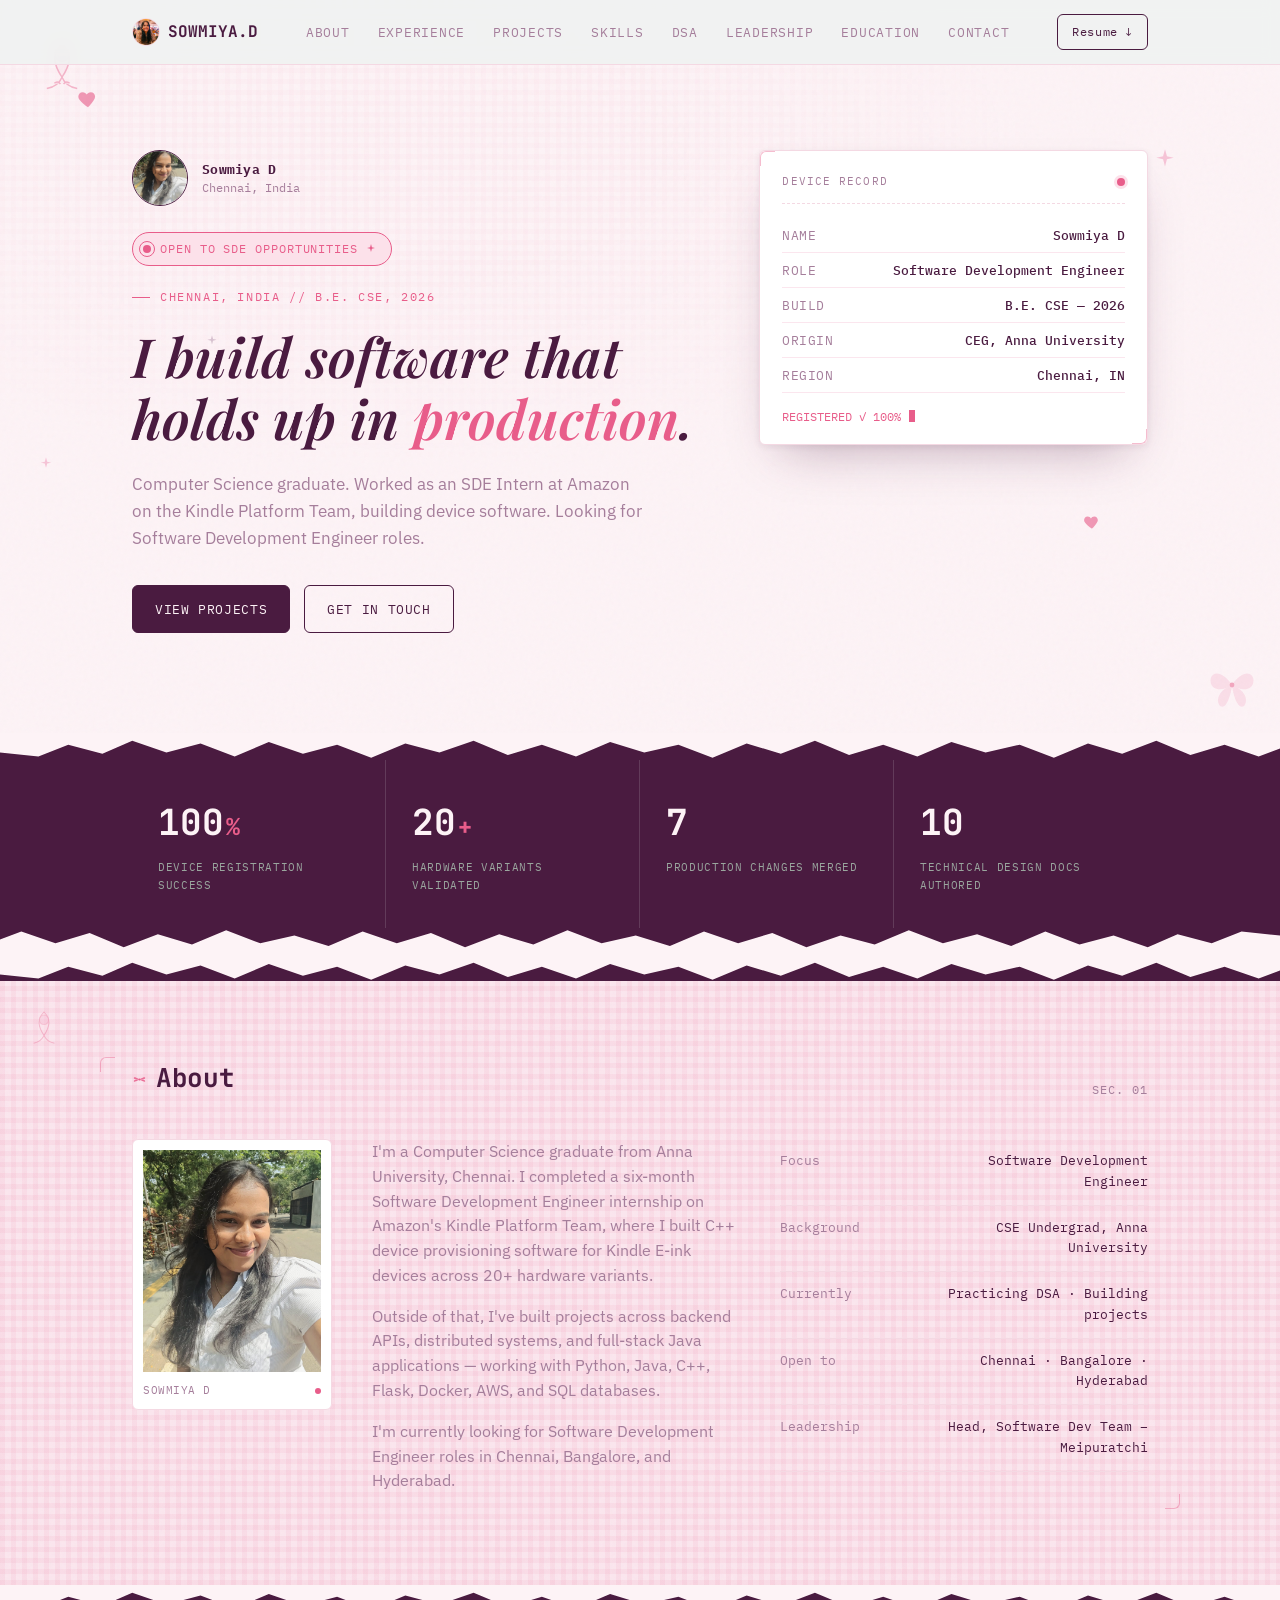
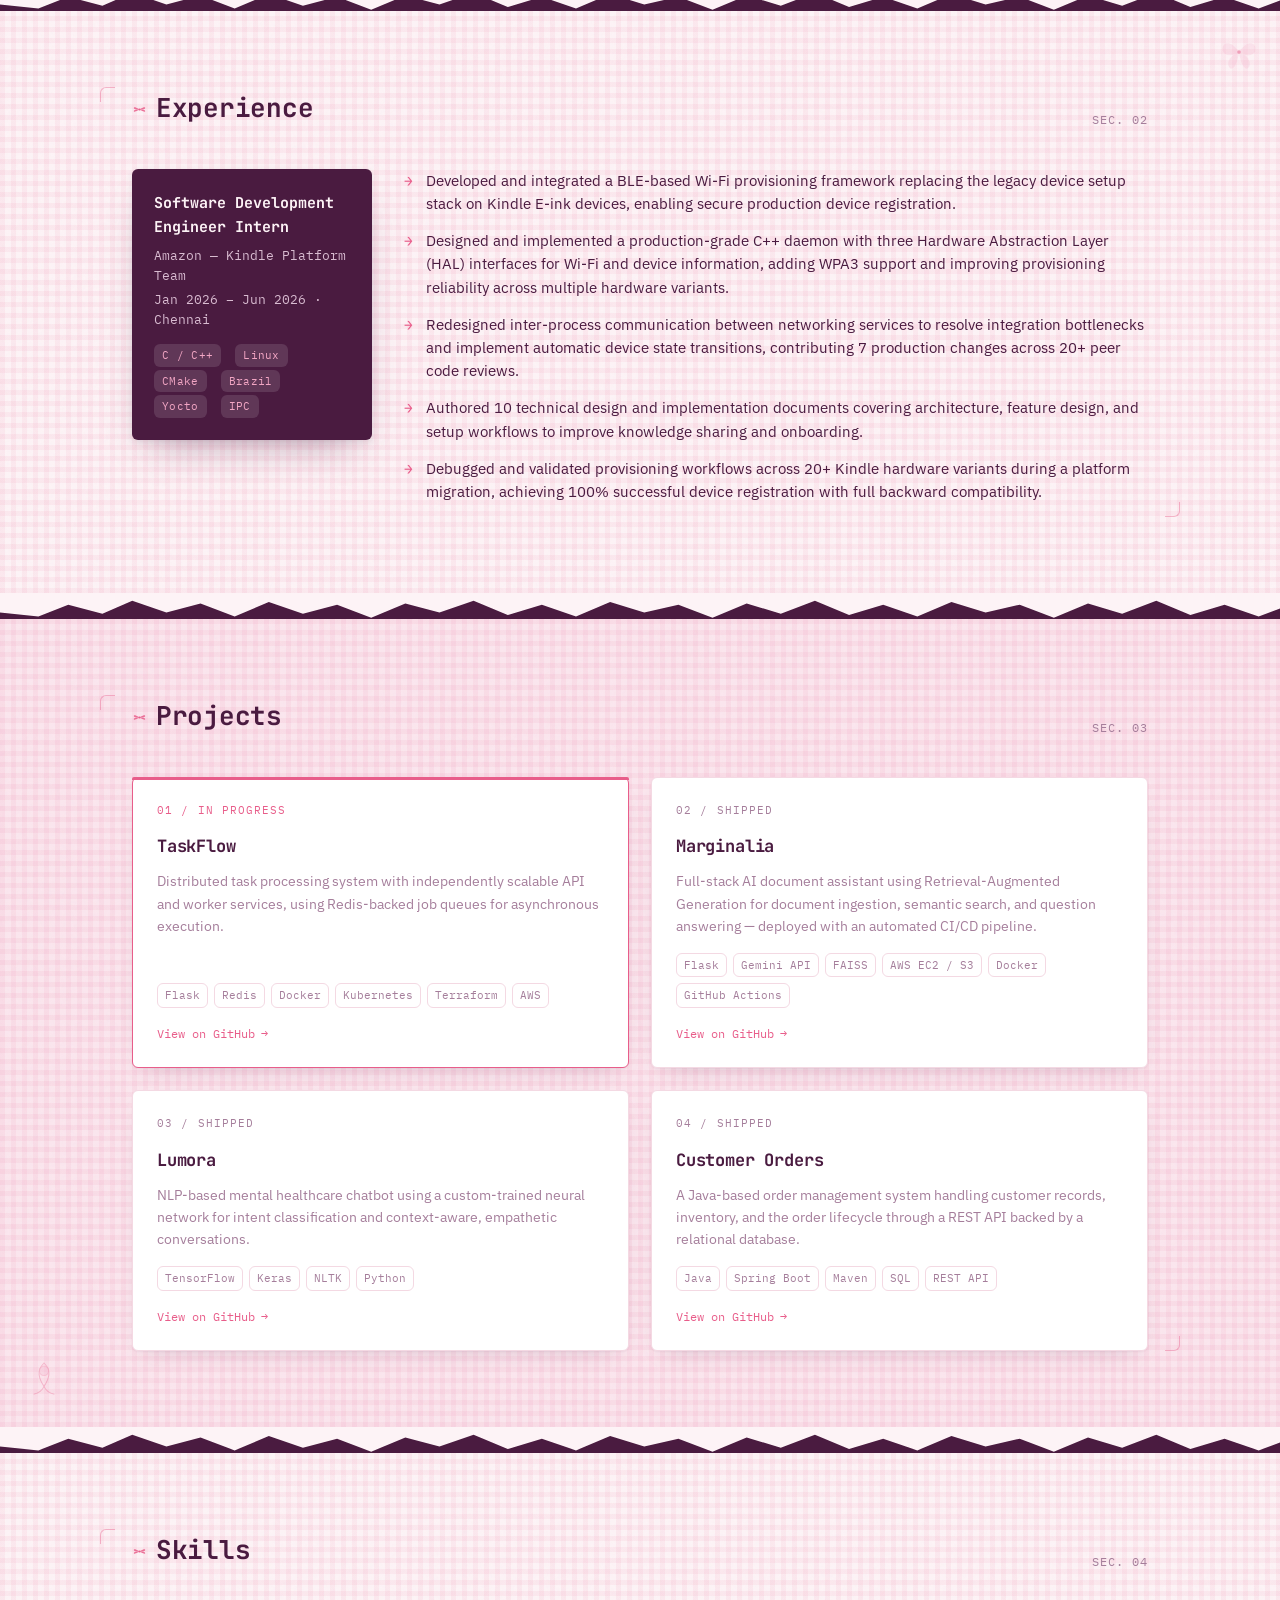
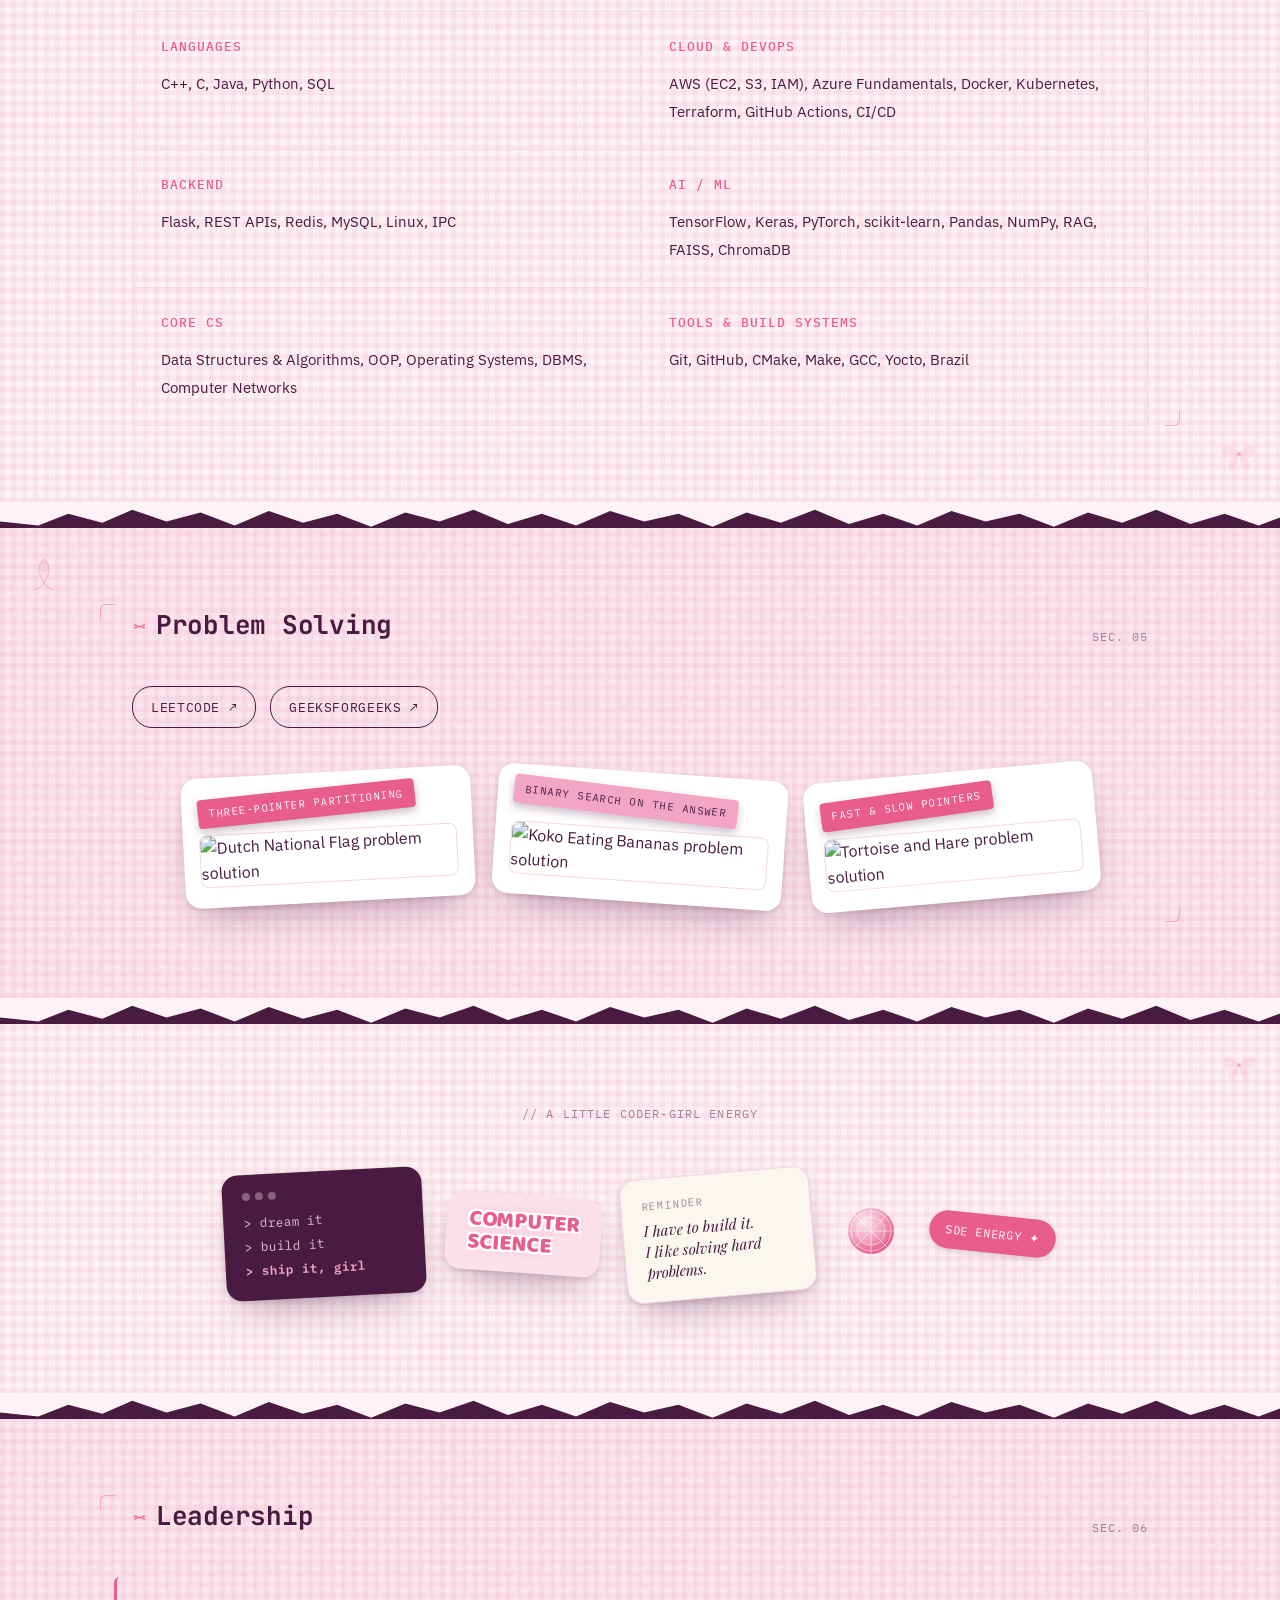
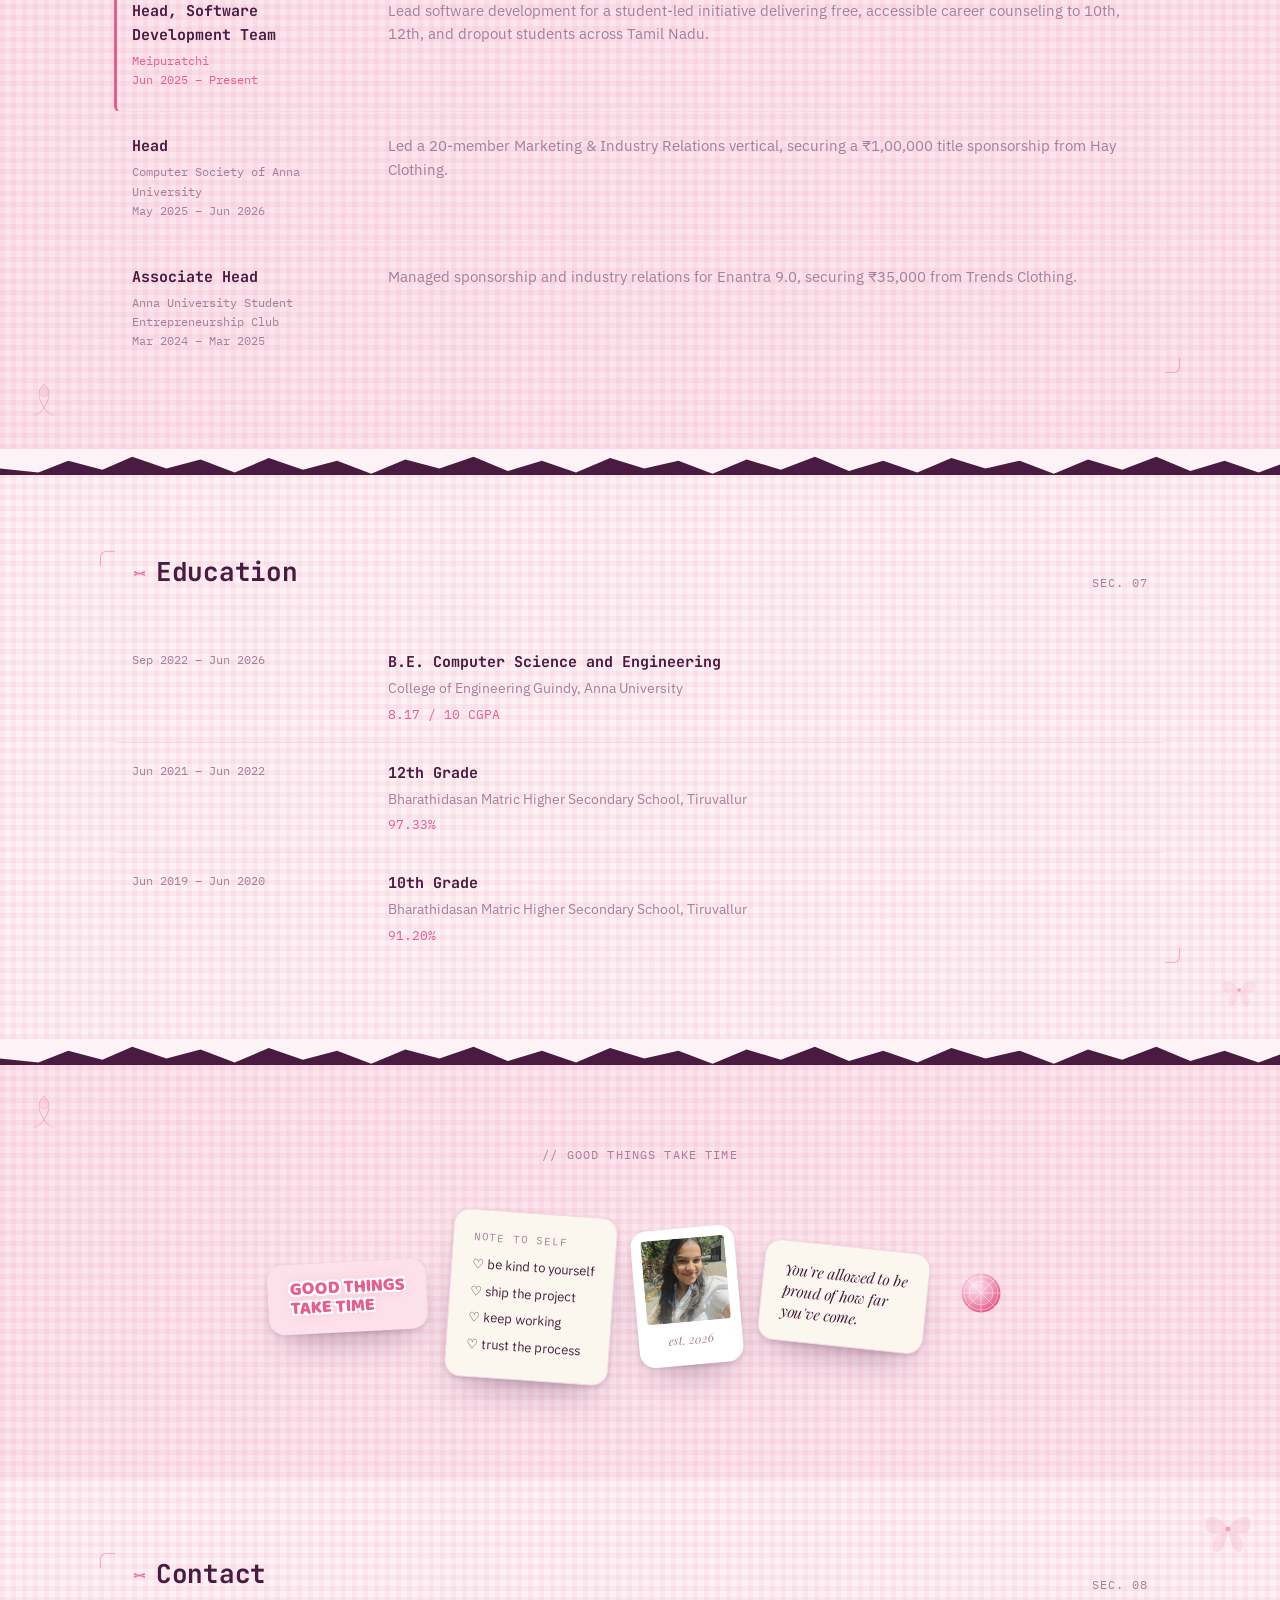
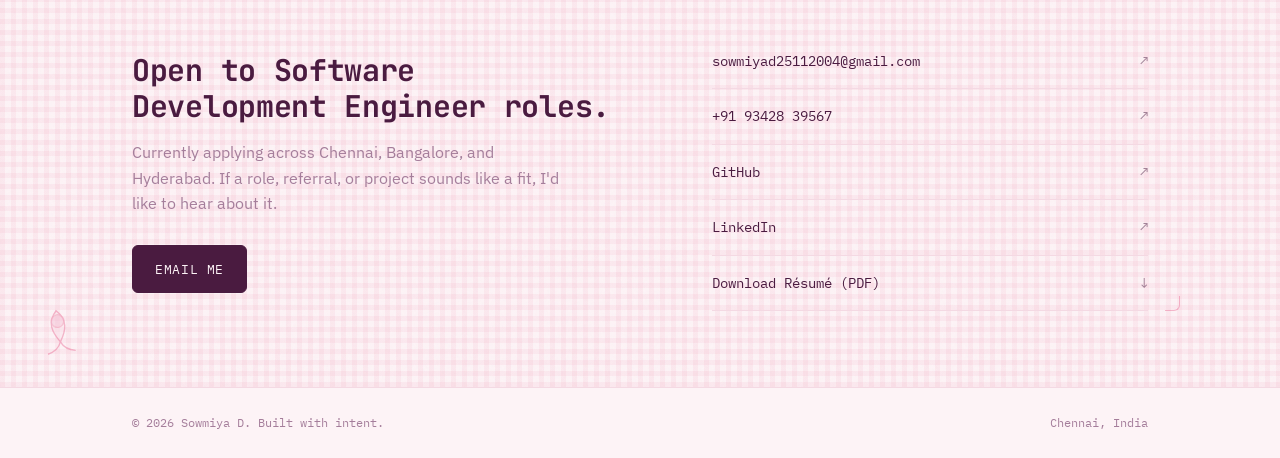
==== index.html @ 9a91bb5c "Added some DSA screenshots" ====
<!DOCTYPE html>
<html lang="en">
<head>
<meta charset="UTF-8">
<meta name="viewport" content="width=device-width, initial-scale=1.0">
<title>Sowmiya D — Systems &amp; Cloud Engineer</title>
<meta name="description" content="Sowmiya D — Computer Science graduate building backend, distributed systems and cloud infrastructure. Formerly Amazon Kindle Platform Team.">
<link rel="preconnect" href="https://fonts.googleapis.com">
<link rel="preconnect" href="https://fonts.gstatic.com" crossorigin>
<link href="https://fonts.googleapis.com/css2?family=Baloo+2:wght@700;800&family=Playfair+Display:ital,wght@0,600;1,500&family=JetBrains+Mono:wght@400;500;600;700&family=IBM+Plex+Sans:wght@400;500;600;700&family=IBM+Plex+Mono:wght@400;500&display=swap" rel="stylesheet">
<link rel="stylesheet" href="styles.css">
</head>
<body>

<div class="page-drift" aria-hidden="true">
  <div class="drift" style="left:4%;animation-duration:22s;animation-delay:0s;"><svg width="14" height="14" viewBox="0 0 24 24" fill="none"><path d="M12 21s-7.5-4.7-10-9.3C.4 8.1 2.6 4.5 6.2 4.5c2 0 3.6 1.1 4.4 2.7C11.4 5.6 13 4.5 15 4.5c3.6 0 5.8 3.6 4.2 7.2C17 16.3 12 21 12 21z" fill="currentColor"/></svg></div>
  <div class="drift" style="left:18%;animation-duration:27s;animation-delay:4s;color:var(--signal);"><svg width="10" height="10" viewBox="0 0 24 24" fill="none"><path d="M12 2l1.8 6.6L20 10l-6.2 1.4L12 18l-1.8-6.6L4 10l6.2-1.4L12 2z" fill="currentColor"/></svg></div>
  <div class="drift" style="left:35%;animation-duration:24s;animation-delay:9s;"><svg width="12" height="12" viewBox="0 0 24 24" fill="none"><path d="M12 21s-7.5-4.7-10-9.3C.4 8.1 2.6 4.5 6.2 4.5c2 0 3.6 1.1 4.4 2.7C11.4 5.6 13 4.5 15 4.5c3.6 0 5.8 3.6 4.2 7.2C17 16.3 12 21 12 21z" fill="currentColor"/></svg></div>
  <div class="drift" style="left:52%;animation-duration:30s;animation-delay:2s;color:var(--signal);"><svg width="16" height="16" viewBox="0 0 24 24" fill="none"><path d="M12 2l1.8 6.6L20 10l-6.2 1.4L12 18l-1.8-6.6L4 10l6.2-1.4L12 2z" fill="currentColor"/></svg></div>
  <div class="drift" style="left:68%;animation-duration:20s;animation-delay:7s;"><svg width="11" height="11" viewBox="0 0 24 24" fill="none"><path d="M12 21s-7.5-4.7-10-9.3C.4 8.1 2.6 4.5 6.2 4.5c2 0 3.6 1.1 4.4 2.7C11.4 5.6 13 4.5 15 4.5c3.6 0 5.8 3.6 4.2 7.2C17 16.3 12 21 12 21z" fill="currentColor"/></svg></div>
  <div class="drift" style="left:82%;animation-duration:26s;animation-delay:12s;color:var(--signal);"><svg width="13" height="13" viewBox="0 0 24 24" fill="none"><path d="M12 2l1.8 6.6L20 10l-6.2 1.4L12 18l-1.8-6.6L4 10l6.2-1.4L12 2z" fill="currentColor"/></svg></div>
  <div class="drift" style="left:93%;animation-duration:23s;animation-delay:5s;"><svg width="10" height="10" viewBox="0 0 24 24" fill="none"><path d="M12 21s-7.5-4.7-10-9.3C.4 8.1 2.6 4.5 6.2 4.5c2 0 3.6 1.1 4.4 2.7C11.4 5.6 13 4.5 15 4.5c3.6 0 5.8 3.6 4.2 7.2C17 16.3 12 21 12 21z" fill="currentColor"/></svg></div>
</div>

<header class="nav">
  <div class="nav-inner">
    <a href="#home" class="logo">
      <img src="meeeeee.jpg" alt="Sowmiya portrait">
      SOWMIYA.D
    </a>
    <nav class="links">
      <a href="#about">About</a>
      <a href="#experience">Experience</a>
      <a href="#projects">Projects</a>
      <a href="#skills">Skills</a>
      <a href="#dsa">DSA</a>
      <a href="#leadership">Leadership</a>
      <a href="#education">Education</a>
      <a href="#contact">Contact</a>
    </nav>
    <a href="Sowmi.pdf" class="nav-cta" target="_blank" rel="noopener">Resume ↓</a>
    <button class="menu-btn" id="menuBtn" aria-label="Open menu">≡</button>
  </div>
</header>

<div id="mobileMenu">
  <a href="#about">About</a>
  <a href="#experience">Experience</a>
  <a href="#projects">Projects</a>
  <a href="#skills">Skills</a>
  <a href="#dsa">DSA</a>
  <a href="#leadership">Leadership</a>
  <a href="#education">Education</a>
  <a href="#contact">Contact</a>
  <a href="Sowmi.pdf" target="_blank" rel="noopener">Resume ↓</a>
</div>

<main id="home">
  <section class="hero paper-bg">
    <div class="doodle" style="top:24px;left:24px;" aria-hidden="true">
      <svg width="76" height="76" viewBox="0 0 100 100" fill="none">
        <g stroke="var(--trace)" stroke-width="2" fill="none" opacity=".8">
          <path d="M50 70 C 40 55, 35 40, 50 25 C 65 40, 60 55, 50 70 Z" fill="var(--trace-dim)"/>
          <circle cx="50" cy="40" r="9" fill="var(--signal)" opacity=".7"/>
          <path d="M50 70 Q 45 82 30 85" />
          <path d="M50 70 Q 55 82 70 85" />
          <path d="M40 78 Q 44 74 48 79" fill="var(--trace-dim)"/>
          <path d="M60 78 Q 56 74 52 79" fill="var(--trace-dim)"/>
        </g>
      </svg>
    </div>
    <div class="doodle" style="bottom:10px;right:18px;transform:scaleX(-1);" aria-hidden="true">
      <svg width="60" height="60" viewBox="0 0 100 100" fill="none">
        <g fill="var(--signal)" opacity=".55">
          <path d="M50 50 C 30 20, 10 30, 15 48 C 20 62, 40 58, 50 50 Z"/>
          <path d="M50 50 C 70 20, 90 30, 85 48 C 80 62, 60 58, 50 50 Z"/>
          <path d="M50 50 C 34 55, 20 72, 30 85 C 40 92, 48 68, 50 50 Z"/>
          <path d="M50 50 C 66 55, 80 72, 70 85 C 60 92, 52 68, 50 50 Z"/>
        </g>
        <circle cx="50" cy="50" r="4" fill="var(--trace)"/>
      </svg>
    </div>
    <div class="floaties" aria-hidden="true">
      <div class="floaty" style="top:12%;left:6%;animation-duration:6.5s;animation-delay:0s;">
        <svg width="22" height="22" viewBox="0 0 24 24" fill="none"><path d="M12 21s-7.5-4.7-10-9.3C.4 8.1 2.6 4.5 6.2 4.5c2 0 3.6 1.1 4.4 2.7C11.4 5.6 13 4.5 15 4.5c3.6 0 5.8 3.6 4.2 7.2C17 16.3 12 21 12 21z" fill="currentColor"/></svg>
      </div>
      <div class="floaty" style="top:62%;left:3%;animation-duration:8s;animation-delay:1.2s;color:var(--signal);">
        <svg width="16" height="16" viewBox="0 0 24 24" fill="none"><path d="M12 2l1.8 6.6L20 10l-6.2 1.4L12 18l-1.8-6.6L4 10l6.2-1.4L12 2z" fill="currentColor"/></svg>
      </div>
      <div class="floaty" style="top:20%;right:8%;animation-duration:7.2s;animation-delay:.6s;color:var(--signal);">
        <svg width="26" height="26" viewBox="0 0 24 24" fill="none"><path d="M12 2l1.8 6.6L20 10l-6.2 1.4L12 18l-1.8-6.6L4 10l6.2-1.4L12 2z" fill="currentColor"/></svg>
      </div>
      <div class="floaty" style="top:70%;right:14%;animation-duration:6s;animation-delay:1.8s;">
        <svg width="18" height="18" viewBox="0 0 24 24" fill="none"><path d="M12 21s-7.5-4.7-10-9.3C.4 8.1 2.6 4.5 6.2 4.5c2 0 3.6 1.1 4.4 2.7C11.4 5.6 13 4.5 15 4.5c3.6 0 5.8 3.6 4.2 7.2C17 16.3 12 21 12 21z" fill="currentColor"/></svg>
      </div>
      <div class="floaty" style="top:45%;left:16%;animation-duration:9s;animation-delay:2.4s;color:var(--ink-muted);opacity:.4;">
        <svg width="14" height="14" viewBox="0 0 24 24" fill="none"><path d="M12 2l1.8 6.6L20 10l-6.2 1.4L12 18l-1.8-6.6L4 10l6.2-1.4L12 2z" fill="currentColor"/></svg>
      </div>
    </div>
    <div class="wrap hero-grid">
      <div>
        <div class="avatar-row">
          <div class="avatar"><img src="sowmiya.jpg" alt="Sowmiya D"></div>
          <div class="avatar-meta"><strong>Sowmiya D</strong>Chennai, India</div>
        </div>
        <div class="badge"><span class="pulse"></span>Open to SDE opportunities <svg width="12" height="12" viewBox="0 0 24 24" fill="none" style="margin-left:-2px;"><path d="M12 2l1.8 6.6L20 10l-6.2 1.4L12 18l-1.8-6.6L4 10l6.2-1.4L12 2z" fill="currentColor"/></svg></div>
        <div class="eyebrow">Chennai, India // B.E. CSE, 2026</div>
        <h1>I build software that<br>holds up in <span class="accent">production</span>.</h1>
        <p class="lede">Computer Science graduate. Worked as an SDE Intern at Amazon on the Kindle Platform Team, building device software. Looking for Software Development Engineer roles.</p>
        <div class="hero-actions">
          <a href="#projects" class="btn btn-primary">View Projects</a>
          <a href="#contact" class="btn btn-ghost">Get in Touch</a>
        </div>
      </div>

      <div class="panel reg" id="statusPanel">
        <div class="panel-head">
          <span>Device Record</span>
          <span class="led"></span>
        </div>
        <div class="panel-row"><span class="k">NAME</span><span class="v">Sowmiya D</span></div>
        <div class="panel-row"><span class="k">ROLE</span><span class="v">Software Development Engineer</span></div>
        <div class="panel-row"><span class="k">BUILD</span><span class="v">B.E. CSE — 2026</span></div>
        <div class="panel-row"><span class="k">ORIGIN</span><span class="v">CEG, Anna University</span></div>
        <div class="panel-row"><span class="k">REGION</span><span class="v">Chennai, IN</span></div>
        <div class="status-line"><span id="statusText">PROVISIONING...</span><span class="cursor"></span></div>
      </div>
    </div>
  </section>

  <span class="torn-edge" aria-hidden="true"><svg viewBox="0 0 300 20" preserveAspectRatio="none"><path d="M0,20 L0,15 L9,18 L16,9 L24,16 L31,6 L39,15 L47,8 L55,18 L63,7 L71,16 L79,9 L87,19 L95,8 L103,15 L111,6 L119,17 L127,9 L135,18 L143,7 L151,15 L159,9 L167,19 L175,8 L183,16 L191,6 L199,17 L207,9 L215,18 L223,7 L231,15 L239,9 L247,19 L255,8 L263,16 L271,6 L279,17 L287,9 L295,18 L300,12 L300,20 Z" fill="var(--ink)"/></svg></span>
  <div class="stats">
    <div class="wrap">
      <div class="stats-grid">
        <div class="stat"><div class="num" data-count="100"><span></span><span class="suffix">%</span></div><div class="label">Device Registration Success</div></div>
        <div class="stat"><div class="num" data-count="20"><span></span><span class="suffix">+</span></div><div class="label">Hardware Variants Validated</div></div>
        <div class="stat"><div class="num" data-count="7"><span></span></div><div class="label">Production Changes Merged</div></div>
        <div class="stat"><div class="num" data-count="10"><span></span></div><div class="label">Technical Design Docs Authored</div></div>
      </div>
    </div>
  </div>
  <span class="torn-edge" style="transform:rotate(180deg);" aria-hidden="true"><svg viewBox="0 0 300 20" preserveAspectRatio="none"><path d="M0,20 L0,15 L9,18 L16,9 L24,16 L31,6 L39,15 L47,8 L55,18 L63,7 L71,16 L79,9 L87,19 L95,8 L103,15 L111,6 L119,17 L127,9 L135,18 L143,7 L151,15 L159,9 L167,19 L175,8 L183,16 L191,6 L199,17 L207,9 L215,18 L223,7 L231,15 L239,9 L247,19 L255,8 L263,16 L271,6 L279,17 L287,9 L295,18 L300,12 L300,20 Z" fill="var(--ink)"/></svg></span>

  <section id="about">
    <div class="wrap reg">
      <div class="sec-head">
        <h2>About</h2>
        <span class="sec-num">SEC. 01</span>
      </div>
      <div class="about-grid">
        <div class="portrait-col">
          <div class="portrait-frame">
            <img src="sowmiya.jpg" alt="Sowmiya D">
            <div class="cap"><span>Sowmiya D</span><span class="led"></span></div>
          </div>
        </div>
        <div>
          <p>I'm a Computer Science graduate from Anna University, Chennai. I completed a six-month Software Development Engineer internship on Amazon's Kindle Platform Team, where I built C++ device provisioning software for Kindle E-ink devices across 20+ hardware variants.</p>
          <p>Outside of that, I've built projects across backend APIs, distributed systems, and full-stack Java applications — working with Python, Java, C++, Flask, Docker, AWS, and SQL databases.</p>
          <p>I'm currently looking for Software Development Engineer roles in Chennai, Bangalore, and Hyderabad.</p>
        </div>
        <div class="fact-list">
          <div class="fact"><span class="k">Focus</span><span class="v">Software Development Engineer</span></div>
          <div class="fact"><span class="k">Background</span><span class="v">CSE Undergrad, Anna University</span></div>
          <div class="fact"><span class="k">Currently</span><span class="v">Practicing DSA · Building projects</span></div>
          <div class="fact"><span class="k">Open to</span><span class="v">Chennai · Bangalore · Hyderabad</span></div>
          <div class="fact"><span class="k">Leadership</span><span class="v">Head, Software Dev Team – Meipuratchi</span></div>
        </div>
      </div>
    </div>
  </section>

  <section id="experience">
    <div class="wrap reg">
      <div class="sec-head">
        <h2>Experience</h2>
        <span class="sec-num">SEC. 02</span>
      </div>
      <div class="xp">
        <div class="xp-meta">
          <div class="role">Software Development<br>Engineer Intern</div>
          <div>Amazon — Kindle Platform Team</div>
          <div style="margin-top:4px;">Jan 2026 – Jun 2026 · Chennai</div>
          <div style="margin-top:12px;">
            <span class="tag">C / C++</span>
            <span class="tag">Linux</span>
            <span class="tag">CMake</span>
            <span class="tag">Brazil</span>
            <span class="tag">Yocto</span>
            <span class="tag">IPC</span>
          </div>
        </div>
        <ul>
          <li>Developed and integrated a BLE-based Wi-Fi provisioning framework replacing the legacy device setup stack on Kindle E-ink devices, enabling secure production device registration.</li>
          <li>Designed and implemented a production-grade C++ daemon with three Hardware Abstraction Layer (HAL) interfaces for Wi-Fi and device information, adding WPA3 support and improving provisioning reliability across multiple hardware variants.</li>
          <li>Redesigned inter-process communication between networking services to resolve integration bottlenecks and implement automatic device state transitions, contributing 7 production changes across 20+ peer code reviews.</li>
          <li>Authored 10 technical design and implementation documents covering architecture, feature design, and setup workflows to improve knowledge sharing and onboarding.</li>
          <li>Debugged and validated provisioning workflows across 20+ Kindle hardware variants during a platform migration, achieving 100% successful device registration with full backward compatibility.</li>
        </ul>
      </div>
    </div>
  </section>

  <section id="projects">
    <div class="wrap reg">
      <div class="sec-head">
        <h2>Projects</h2>
        <span class="sec-num">SEC. 03</span>
      </div>
      <div class="proj-grid">
        <div class="card featured">
          <div class="idx">01 / IN PROGRESS</div>
          <h3>TaskFlow</h3>
          <p>Distributed task processing system with independently scalable API and worker services, using Redis-backed job queues for asynchronous execution.</p>
          <div class="stack">
            <span>Flask</span><span>Redis</span><span>Docker</span><span>Kubernetes</span><span>Terraform</span><span>AWS</span>
          </div>
          <a class="link" href="https://github.com/Sowmiyahub/TaskFlow" target="_blank" rel="noopener">View on GitHub <span>→</span></a>
        </div>

        <div class="card">
          <div class="idx">02 / SHIPPED</div>
          <h3>Marginalia</h3>
          <p>Full-stack AI document assistant using Retrieval-Augmented Generation for document ingestion, semantic search, and question answering — deployed with an automated CI/CD pipeline.</p>
          <div class="stack">
            <span>Flask</span><span>Gemini API</span><span>FAISS</span><span>AWS EC2 / S3</span><span>Docker</span><span>GitHub Actions</span>
          </div>
          <a class="link" href="https://github.com/Sowmiyahub/ai-doc-assistant" target="_blank" rel="noopener">View on GitHub <span>→</span></a>
        </div>

        <div class="card">
          <div class="idx">03 / SHIPPED</div>
          <h3>Lumora</h3>
          <p>NLP-based mental healthcare chatbot using a custom-trained neural network for intent classification and context-aware, empathetic conversations.</p>
          <div class="stack">
            <span>TensorFlow</span><span>Keras</span><span>NLTK</span><span>Python</span>
          </div>
          <a class="link" href="https://github.com/Sowmiyahub/Mental_HealthCare_ChatBot" target="_blank" rel="noopener">View on GitHub <span>→</span></a>
        </div>

        <div class="card">
          <div class="idx">04 / SHIPPED</div>
          <h3>Customer Orders</h3>
          <p>A Java-based order management system handling customer records, inventory, and the order lifecycle through a REST API backed by a relational database.</p>
          <div class="stack">
            <span>Java</span><span>Spring Boot</span><span>Maven</span><span>SQL</span><span>REST API</span>
          </div>
          <a class="link" href="https://github.com/Sowmiyahub/customer_orders" target="_blank" rel="noopener">View on GitHub <span>→</span></a>
        </div>
      </div>
    </div>
  </section>

  <section id="skills">
    <div class="wrap reg">
      <div class="sec-head">
        <h2>Skills</h2>
        <span class="sec-num">SEC. 04</span>
      </div>
      <div class="skill-grid">
        <div class="skill-cell">
          <h3>Languages</h3>
          <div class="items">C++, C, Java, Python, SQL</div>
        </div>
        <div class="skill-cell">
          <h3>Cloud &amp; DevOps</h3>
          <div class="items">AWS (EC2, S3, IAM), Azure Fundamentals, Docker, Kubernetes, Terraform, GitHub Actions, CI/CD</div>
        </div>
        <div class="skill-cell">
          <h3>Backend</h3>
          <div class="items">Flask, REST APIs, Redis, MySQL, Linux, IPC</div>
        </div>
        <div class="skill-cell">
          <h3>AI / ML</h3>
          <div class="items">TensorFlow, Keras, PyTorch, scikit-learn, Pandas, NumPy, RAG, FAISS, ChromaDB</div>
        </div>
        <div class="skill-cell">
          <h3>Core CS</h3>
          <div class="items">Data Structures &amp; Algorithms, OOP, Operating Systems, DBMS, Computer Networks</div>
        </div>
        <div class="skill-cell">
          <h3>Tools &amp; Build Systems</h3>
          <div class="items">Git, GitHub, CMake, Make, GCC, Yocto, Brazil</div>
        </div>
      </div>
    </div>
  </section>

  <section id="dsa">
    <div class="wrap reg">
      <div class="sec-head">
        <h2>Problem Solving</h2>
        <span class="sec-num">SEC. 05</span>
      </div>
      <div class="dsa-top">
        <a href="https://leetcode.com/u/sowmiyadasarat/" target="_blank" rel="noopener" class="dsa-chip">LeetCode ↗</a>
        <a href="https://www.geeksforgeeks.org/profile/sowmiyadqyhz?tab=activity" target="_blank" rel="noopener" class="dsa-chip">GeeksforGeeks ↗</a>
      </div>
      <div class="sticker-cluster">
        <div class="sticker sticker-snap rotate-l2">
          <span class="snap-label">Three-pointer partitioning</span>
          <img src="images/dsa-dutch-flag.png" alt="Dutch National Flag problem solution">
        </div>
        <div class="sticker sticker-snap snap-card-r rotate-r">
          <span class="snap-label">Binary search on the answer</span>
          <img src="images/dsa-koko-bananas.png" alt="Koko Eating Bananas problem solution">
        </div>
        <div class="sticker sticker-snap rotate-l">
          <span class="snap-label">Fast &amp; slow pointers</span>
          <img src="images/dsa-tortoise-hare.png" alt="Tortoise and Hare problem solution">
        </div>
      </div>
    </div>
  </section>

  <section id="vibes">
    <div class="wrap">
      <div class="vibes-wrap">
        <span class="vibes-eyebrow">// a little coder-girl energy</span>
      </div>
      <div class="sticker-cluster">
        <div class="sticker sticker-term rotate-l2">
          <div class="term-bar"><span></span><span></span><span></span></div>
          <div class="term-line">&gt; dream it</div>
          <div class="term-line">&gt; build it</div>
          <div class="term-line highlight">&gt; ship it, girl</div>
        </div>
        <div class="sticker sticker-bubble rotate-r">COMPUTER<br>SCIENCE</div>
        <div class="sticker sticker-note rotate-l">
          <p class="label">Reminder</p>
          <p class="big">I have to build it.<br>I like solving hard problems.</p>
        </div>
        <div class="sticker sticker-disco">
          <svg class="disco-spin" width="52" height="52" viewBox="0 0 52 52">
            <defs><radialGradient id="discoGrad" cx="35%" cy="30%" r="70%"><stop offset="0%" stop-color="#FDE7EF"/><stop offset="55%" stop-color="var(--signal)"/><stop offset="100%" stop-color="var(--trace)"/></radialGradient></defs>
            <circle cx="26" cy="26" r="23" fill="url(#discoGrad)"/>
            <g stroke="#ffffff" stroke-width="1" opacity=".55">
              <path d="M3,26 H49 M26,3 V49 M8,8 L44,44 M44,8 L8,44"/>
              <circle cx="26" cy="26" r="14" fill="none"/>
              <circle cx="26" cy="26" r="20" fill="none"/>
            </g>
          </svg>
        </div>
        <div class="sticker sticker-tag rotate-r2">SDE energy ✦</div>
      </div>
    </div>
  </section>

  <section id="leadership">
    <div class="wrap reg">
      <div class="sec-head">
        <h2>Leadership</h2>
        <span class="sec-num">SEC. 06</span>
      </div>
      <div class="lead-item current">
        <div>
          <div class="role">Head, Software Development Team</div>
          <div class="org">Meipuratchi<br>Jun 2025 – Present</div>
        </div>
        <p>Lead software development for a student-led initiative delivering free, accessible career counseling to 10th, 12th, and dropout students across Tamil Nadu.</p>
      </div>
      <div class="lead-item">
        <div>
          <div class="role">Head</div>
          <div class="org">Computer Society of Anna University<br>May 2025 – Jun 2026</div>
        </div>
        <p>Led a 20-member Marketing &amp; Industry Relations vertical, securing a ₹1,00,000 title sponsorship from Hay Clothing.</p>
      </div>
      <div class="lead-item">
        <div>
          <div class="role">Associate Head</div>
          <div class="org">Anna University Student Entrepreneurship Club<br>Mar 2024 – Mar 2025</div>
        </div>
        <p>Managed sponsorship and industry relations for Enantra 9.0, securing ₹35,000 from Trends Clothing.</p>
      </div>
    </div>
  </section>

  <section id="education">
    <div class="wrap reg">
      <div class="sec-head">
        <h2>Education</h2>
        <span class="sec-num">SEC. 07</span>
      </div>
      <div class="edu-item">
        <div class="when">Sep 2022 – Jun 2026</div>
        <div>
          <div class="school">B.E. Computer Science and Engineering</div>
          <div class="edu-sub">College of Engineering Guindy, Anna University</div>
          <div class="score">8.17 / 10 CGPA</div>
        </div>
      </div>
      <div class="edu-item">
        <div class="when">Jun 2021 – Jun 2022</div>
        <div>
          <div class="school">12th Grade</div>
          <div class="edu-sub">Bharathidasan Matric Higher Secondary School, Tiruvallur</div>
          <div class="score">97.33%</div>
        </div>
      </div>
      <div class="edu-item">
        <div class="when">Jun 2019 – Jun 2020</div>
        <div>
          <div class="school">10th Grade</div>
          <div class="edu-sub">Bharathidasan Matric Higher Secondary School, Tiruvallur</div>
          <div class="score">91.20%</div>
        </div>
      </div>
    </div>
  </section>

  <section id="notes">
    <div class="wrap">
      <div class="vibes-wrap">
        <span class="vibes-eyebrow">// good things take time</span>
      </div>
      <div class="sticker-cluster">
        <div class="sticker sticker-bubble small rotate-l2">GOOD THINGS<br>TAKE TIME</div>
        <div class="sticker sticker-note rotate-r">
          <p class="label">Note to self</p>
          <ul>
            <li>♡ be kind to yourself</li>
            <li>♡ ship the project</li>
            <li>♡ keep working</li>
            <li>♡ trust the process</li>
          </ul>
        </div>
        <div class="sticker sticker-polaroid rotate-l">
          <img src="sowmiya.jpg" alt="Sowmiya D">
          <p>est. 2026</p>
        </div>
        <div class="sticker sticker-note rotate-r2">
          <p class="big">You're allowed to be<br>proud of how far<br>you've come.</p>
        </div>
        <div class="sticker sticker-disco">
          <svg class="disco-spin" width="44" height="44" viewBox="0 0 52 52">
            <defs><radialGradient id="discoGrad2" cx="35%" cy="30%" r="70%"><stop offset="0%" stop-color="#FDE7EF"/><stop offset="55%" stop-color="var(--signal)"/><stop offset="100%" stop-color="var(--trace)"/></radialGradient></defs>
            <circle cx="26" cy="26" r="23" fill="url(#discoGrad2)"/>
            <g stroke="#ffffff" stroke-width="1" opacity=".55">
              <path d="M3,26 H49 M26,3 V49 M8,8 L44,44 M44,8 L8,44"/>
              <circle cx="26" cy="26" r="14" fill="none"/>
              <circle cx="26" cy="26" r="20" fill="none"/>
            </g>
          </svg>
        </div>
      </div>
    </div>
  </section>

  <section id="contact" class="paper-bg">
    <div class="doodle" style="top:20px;right:20px;" aria-hidden="true">
      <svg width="64" height="64" viewBox="0 0 100 100" fill="none">
        <g fill="var(--signal)" opacity=".5">
          <path d="M50 50 C 30 20, 10 30, 15 48 C 20 62, 40 58, 50 50 Z"/>
          <path d="M50 50 C 70 20, 90 30, 85 48 C 80 62, 60 58, 50 50 Z"/>
          <path d="M50 50 C 34 55, 20 72, 30 85 C 40 92, 48 68, 50 50 Z"/>
          <path d="M50 50 C 66 55, 80 72, 70 85 C 60 92, 52 68, 50 50 Z"/>
        </g>
        <circle cx="50" cy="50" r="4" fill="var(--trace)"/>
      </svg>
    </div>
    <div class="doodle" style="bottom:16px;left:24px;transform:scaleX(-1) rotate(8deg);" aria-hidden="true">
      <svg width="70" height="70" viewBox="0 0 100 100" fill="none">
        <g stroke="var(--trace)" stroke-width="2" fill="none" opacity=".8">
          <path d="M50 70 C 40 55, 35 40, 50 25 C 65 40, 60 55, 50 70 Z" fill="var(--trace-dim)"/>
          <circle cx="50" cy="40" r="9" fill="var(--signal)" opacity=".7"/>
          <path d="M50 70 Q 45 82 30 85" />
          <path d="M50 70 Q 55 82 70 85" />
        </g>
      </svg>
    </div>
    <div class="wrap reg" style="position:relative;z-index:1;">
      <div class="sec-head">
        <h2 style="font-size:26px;margin-bottom:0;">Contact</h2>
        <span class="sec-num">SEC. 08</span>
      </div>
      <div class="contact" style="margin-top:24px;">
        <div>
          <h2>Open to Software<br>Development Engineer roles.</h2>
          <p>Currently applying across Chennai, Bangalore, and Hyderabad. If a role, referral, or project sounds like a fit, I'd like to hear about it.</p>
          <a href="mailto:sowmiyad25112004@gmail.com" class="btn btn-primary">Email Me</a>
        </div>
        <div class="contact-links">
          <a href="mailto:sowmiyad25112004@gmail.com"><span>sowmiyad25112004@gmail.com</span><span class="arrow">↗</span></a>
          <a href="tel:+919342839567"><span>+91 93428 39567</span><span class="arrow">↗</span></a>
          <a href="https://github.com/Sowmiyahub" target="_blank" rel="noopener"><span>GitHub</span><span class="arrow">↗</span></a>
          <a href="https://www.linkedin.com/in/sowmiya-d-687b1527a/" target="_blank" rel="noopener"><span>LinkedIn</span><span class="arrow">↗</span></a>
          <a href="Sowmi.pdf" target="_blank" rel="noopener"><span>Download Résumé (PDF)</span><span class="arrow">↓</span></a>
        </div>
      </div>
    </div>
  </section>
</main>

<footer>
  <div class="wrap" style="width:100%;display:flex;justify-content:space-between;flex-wrap:wrap;gap:8px;">
    <span>© 2026 Sowmiya D. Built with intent.</span>
    <span>Chennai, India</span>
  </div>
</footer>

<script src="script.js"></script>

</body>
</html>
---- styles.css ----
:root{
    --paper:#FDF3F6;
    --paper-dim:#FBE6EE;
    --ink:#4A1B40;
    --ink-muted:#A57E9B;
    --trace:#E85D8A;
    --trace-dim:#FCE1EA;
    --signal:#F2A6C4;
    --line:#F4D9E3;
    --white:#FFFFFF;
    --radius:6px;
    --mono:'JetBrains Mono', monospace;
    --sans:'IBM Plex Sans', sans-serif;
    --umono:'IBM Plex Mono', monospace;
    --display:'Playfair Display', serif;
  }

  *{margin:0;padding:0;box-sizing:border-box;}
  html{scroll-behavior:smooth;}
  @media (prefers-reduced-motion: reduce){ html{scroll-behavior:auto;} *{animation-duration:0.01ms !important; transition-duration:0.01ms !important;} }

  body{
    background:var(--paper);
    color:var(--ink);
    font-family:var(--sans);
    font-size:16px;
    line-height:1.6;
    -webkit-font-smoothing:antialiased;
  }

  a{color:inherit;text-decoration:none;}
  ::selection{background:var(--trace);color:var(--white);}

  .wrap{max-width:1080px;margin:0 auto;padding:0 32px;}

  /* --- corner registration marks, used on major sections --- */
  .reg{position:relative;}
  .reg::before,.reg::after{
    content:"";position:absolute;width:14px;height:14px;
    border:1.5px solid var(--trace); opacity:.4;
  }
  .reg::before{top:0;left:0;border-right:none;border-bottom:none;border-radius:6px 0 0 0;}
  .reg::after{bottom:0;right:0;border-left:none;border-top:none;border-radius:0 0 6px 0;}

  .eyebrow{
    font-family:var(--umono);
    font-size:11.5px;
    letter-spacing:.14em;
    text-transform:uppercase;
    color:var(--trace);
    display:flex;align-items:center;gap:10px;
  }
  .eyebrow::before{content:"";width:18px;height:1px;background:var(--trace);}

  h1,h2,h3{font-family:var(--mono);font-weight:700;letter-spacing:-0.01em;color:var(--ink);}

  /* ---------- NAV ---------- */
  header.nav{
    position:fixed;top:0;left:0;right:0;z-index:100;
    background:rgba(239,243,241,.86);
    backdrop-filter:blur(8px);
    border-bottom:1px solid var(--line);
  }
  .nav-inner{max-width:1080px;margin:0 auto;padding:0 32px;height:64px;display:flex;align-items:center;justify-content:space-between;}
  .logo{font-family:var(--mono);font-weight:700;font-size:16px;display:flex;align-items:center;gap:8px;}
  .logo img{width:28px;height:28px;object-fit:cover;border-radius:50%;border:1px solid var(--line);flex-shrink:0;}
  .logo .dot{width:7px;height:7px;background:var(--trace);border-radius:50%;display:inline-block;}
  nav.links{display:flex;gap:28px;font-family:var(--umono);font-size:12.5px;letter-spacing:.06em;text-transform:uppercase;}
  nav.links a{color:var(--ink-muted);position:relative;padding:4px 0;transition:color .2s;}
  nav.links a:hover{color:var(--ink);}
  nav.links a::after{content:"";position:absolute;left:0;bottom:0;height:1px;width:0;background:var(--trace);transition:width .25s;}
  nav.links a:hover::after{width:100%;}
  .nav-cta{font-family:var(--umono);font-size:12px;border:1px solid var(--ink);padding:7px 14px;border-radius:var(--radius);letter-spacing:.05em;transition:.2s;}
  .nav-cta:hover{background:var(--ink);color:var(--paper);}
  .menu-btn{display:none;background:none;border:1px solid var(--ink);width:38px;height:34px;font-family:var(--mono);color:var(--ink);cursor:pointer;}

  /* ---------- HERO ---------- */
  .hero{padding:150px 0 100px;}
  .hero-grid{display:grid;grid-template-columns:1.25fr 0.85fr;gap:56px;align-items:start;}
  .hero h1{font-family:var(--display);font-style:italic;font-weight:600;font-size:clamp(34px,4.6vw,54px);line-height:1.15;margin:18px 0 22px;letter-spacing:0;}
  .hero h1 .accent{color:var(--trace);}
  .hero p.lede{font-size:17px;color:var(--ink-muted);max-width:520px;margin-bottom:32px;}
  .hero-actions{display:flex;gap:14px;flex-wrap:wrap;}
  .btn{
    font-family:var(--umono);font-size:12.5px;letter-spacing:.05em;text-transform:uppercase;
    padding:13px 22px;border-radius:var(--radius);display:inline-flex;align-items:center;gap:8px;
    transition:.2s;border:1px solid transparent;
  }
  .btn-primary{background:var(--ink);color:var(--paper);border-color:var(--ink);}
  .btn-primary:hover{background:var(--trace);border-color:var(--trace);}
  .btn-ghost{border-color:var(--ink);color:var(--ink);}
  .btn-ghost:hover{background:var(--ink);color:var(--paper);}

  /* status panel — signature element */
  .panel{
    background:var(--white);
    border:1px solid var(--line);
    border-radius:var(--radius);
    padding:22px 22px 18px;
    font-family:var(--umono);
    box-shadow:0 2px 6px rgba(74,27,64,.08), 0 24px 48px -22px rgba(74,27,64,.35);
  }
  .panel-head{display:flex;justify-content:space-between;align-items:center;border-bottom:1px dashed var(--line);padding-bottom:12px;margin-bottom:14px;}
  .panel-head span{font-size:11px;letter-spacing:.1em;color:var(--ink-muted);text-transform:uppercase;}
  .panel-head .led{width:8px;height:8px;border-radius:50%;background:var(--trace);box-shadow:0 0 0 3px var(--trace-dim);}
  .panel-row{display:flex;justify-content:space-between;font-size:12.5px;padding:7px 0;border-bottom:1px solid var(--paper-dim);}
  .panel-row:last-of-type{border-bottom:none;}
  .panel-row .k{color:var(--ink-muted);letter-spacing:.04em;}
  .panel-row .v{font-weight:500;text-align:right;}
  .status-line{margin-top:14px;font-size:12px;color:var(--trace);display:flex;align-items:center;gap:8px;min-height:16px;}
  .status-line .cursor{display:inline-block;width:6px;height:12px;background:var(--trace);animation:blink 1s step-end infinite;}
  @keyframes blink{50%{opacity:0;}}

  /* open-to-work badge */
  .badge{
    display:inline-flex;align-items:center;gap:9px;
    font-family:var(--umono);font-size:11.5px;letter-spacing:.08em;text-transform:uppercase;
    padding:7px 14px 7px 10px;border:1px solid var(--trace);border-radius:20px;color:var(--trace);
    margin-bottom:22px;background:var(--trace-dim);
  }
  .badge .pulse{position:relative;width:8px;height:8px;border-radius:50%;background:var(--trace);}
  .badge .pulse::after{
    content:"";position:absolute;inset:-4px;border-radius:50%;border:1.5px solid var(--trace);
    animation:pulse 1.8s ease-out infinite;
  }
  @keyframes pulse{0%{transform:scale(.6);opacity:.9;}100%{transform:scale(1.9);opacity:0;}}

  /* hero background schematic grid */
  .hero{position:relative;overflow:hidden;}
  .hero::before{
    content:"";position:absolute;inset:0;pointer-events:none;z-index:0;
    background-image:
      linear-gradient(var(--line) 1px, transparent 1px),
      linear-gradient(90deg, var(--line) 1px, transparent 1px);
    background-size:64px 64px;
    opacity:.35;
    mask-image:radial-gradient(ellipse 70% 60% at 30% 20%, black 30%, transparent 75%);
    -webkit-mask-image:radial-gradient(ellipse 70% 60% at 30% 20%, black 30%, transparent 75%);
  }
  .hero .wrap{position:relative;z-index:1;}

  /* impact stats strip */
  .stats{background:var(--ink);padding:0;border-top:1px solid var(--ink);border-bottom:1px solid var(--ink);}
  .stats-grid{display:grid;grid-template-columns:repeat(4,1fr);}
  .stat{padding:34px 26px;border-right:1px solid rgba(251,252,251,.14);}
  .stat:last-child{border-right:none;}
  .stat .num{font-family:var(--mono);font-weight:700;font-size:clamp(26px,3.2vw,36px);color:var(--paper);display:flex;align-items:baseline;gap:2px;}
  .stat .num .suffix{color:var(--trace);font-size:0.65em;}
  .stat .label{font-family:var(--umono);font-size:11px;letter-spacing:.06em;text-transform:uppercase;color:#9AA69E;margin-top:8px;}
  @media (max-width:860px){.stats-grid{grid-template-columns:1fr 1fr;} .stat{border-bottom:1px solid rgba(251,252,251,.14);} .stat:nth-child(2n){border-right:none;}}
  @media (max-width:560px){.stats-grid{grid-template-columns:1fr;}}

  /* elevated card accent on hover */
  .card{position:relative;}
  .card::before{content:"";position:absolute;top:-1px;left:-1px;right:-1px;height:3px;background:var(--trace);transform:scaleX(0);transform-origin:left;transition:transform .3s ease;border-radius:2px 2px 0 0;}
  .card:hover::before{transform:scaleX(1);}
  .card.featured{
    border-color:var(--trace);
  }
  .card.featured::before{transform:scaleX(1);}
  .card.featured .idx{color:var(--trace);}
  .card:hover{transform:translateY(-6px) rotate(-0.6deg);}
  .card:nth-child(even):hover{transform:translateY(-6px) rotate(0.6deg);}

  /* ---------- sticker clusters (original, not traced) ---------- */
  .vibes-wrap{text-align:center;margin-bottom:36px;}
  .vibes-eyebrow{font-family:var(--umono);font-size:11.5px;letter-spacing:.1em;text-transform:uppercase;color:var(--ink-muted);}
  .sticker-cluster{display:flex;flex-wrap:wrap;justify-content:center;align-items:center;gap:22px;padding:10px 0 20px;}
  .sticker{
    background:var(--white);border-radius:16px;padding:18px 20px;
    box-shadow:0 2px 5px rgba(74,27,64,.14), 0 20px 38px -18px rgba(74,27,64,.42);
    transition:transform .25s ease, box-shadow .25s ease;
  }
  .sticker:hover{box-shadow:0 4px 10px rgba(74,27,64,.18), 0 30px 50px -18px rgba(74,27,64,.5);}
  .sticker:hover{transform:translateY(-5px) rotate(0deg) scale(1.03) !important;}
  .rotate-l{transform:rotate(-5deg);}
  .rotate-r{transform:rotate(4deg);}
  .rotate-l2{transform:rotate(-3deg);}
  .rotate-r2{transform:rotate(6deg);}

  .sticker-term{background:var(--ink);color:#F6E4EE;font-family:var(--umono);font-size:12.5px;text-align:left;min-width:200px;}
  .term-bar{display:flex;gap:5px;margin-bottom:10px;}
  .term-bar span{width:8px;height:8px;border-radius:50%;background:rgba(246,228,238,.35);}
  .term-line{padding:2px 0;opacity:.85;}
  .term-line.highlight{color:var(--signal);opacity:1;font-weight:600;}

  .sticker-bubble{
    font-family:'Baloo 2',cursive;font-weight:800;font-size:22px;line-height:1.05;
    color:var(--trace);
    text-shadow:2px 2px 0 var(--white), -2px 2px 0 var(--white), 2px -2px 0 var(--white), -2px -2px 0 var(--white), 0 0 12px rgba(232,93,138,.25);
    background:var(--trace-dim);padding:16px 22px;
  }
  .sticker-bubble.small{font-size:18px;}

  .sticker-note{background:#FBF7EF;font-family:var(--sans);font-size:13px;text-align:left;max-width:190px;border:1px solid var(--line);}
  .sticker-note .label{font-family:var(--umono);font-size:10.5px;text-transform:uppercase;letter-spacing:.08em;color:var(--ink-muted);margin-bottom:6px;}
  .sticker-note .big{font-family:var(--display);font-style:italic;font-size:15px;color:var(--ink);line-height:1.4;}
  .sticker-note ul{list-style:none;text-align:left;font-size:13px;color:var(--ink);}
  .sticker-note ul li{padding:3px 0;}

  .sticker-tag{background:var(--trace);color:var(--white);font-family:var(--umono);font-size:11.5px;letter-spacing:.06em;text-transform:uppercase;padding:10px 16px;border-radius:22px;}

  .sticker-disco{padding:10px;background:transparent;box-shadow:none;}
  .disco-spin{animation:spin-slow 9s linear infinite;transform-origin:50% 50%;}

  .sticker-polaroid{background:var(--white);padding:10px 10px 16px;}
  .sticker-polaroid img{width:84px;height:84px;object-fit:cover;border-radius:4px;display:block;filter:grayscale(.25) saturate(1.1) contrast(1.04);}
  .sticker-polaroid p{font-family:var(--display);font-style:italic;font-size:12px;text-align:center;margin-top:8px;color:var(--ink-muted);}

  @media (max-width:640px){ .sticker{padding:14px 16px;} .sticker-bubble{font-size:18px;} }

  /* ---------- scrapbook paper texture (original, tileable) ---------- */
  .paper-bg{position:relative;}
  .paper-bg::before{
    content:"";position:absolute;inset:0;pointer-events:none;z-index:0;
    background-image:
      repeating-linear-gradient(0deg, rgba(232,93,138,.07) 0 5px, transparent 5px 11px),
      repeating-linear-gradient(90deg, rgba(232,93,138,.07) 0 5px, transparent 5px 11px);
  }
  .paper-bg::after{
    content:"";position:absolute;inset:0;pointer-events:none;z-index:0;opacity:.5;mix-blend-mode:multiply;
    background-image:url("data:image/svg+xml,%3Csvg xmlns='http://www.w3.org/2000/svg' viewBox='0 0 200 200'%3E%3Cfilter id='n'%3E%3CfeTurbulence type='fractalNoise' baseFrequency='0.9' numOctaves='2' stitchTiles='stitch'/%3E%3C/filter%3E%3Crect width='100%25' height='100%25' filter='url(%23n)' opacity='0.06'/%3E%3C/svg%3E");
  }
  .torn-edge{display:block;width:100%;height:26px;line-height:0;}
  .torn-edge svg{width:100%;height:100%;display:block;}

  /* corner floral doodles — original, not traced from any source */
  .doodle{position:absolute;opacity:.5;pointer-events:none;z-index:0;}
  .floaties{position:absolute;inset:0;pointer-events:none;z-index:0;overflow:hidden;}
  .floaty{position:absolute;opacity:.6;animation:floaty ease-in-out infinite;color:var(--trace);}
  @keyframes floaty{0%,100%{transform:translateY(0) rotate(0deg);}50%{transform:translateY(-20px) rotate(10deg);}}
  @keyframes spin-slow{from{transform:rotate(0deg);}to{transform:rotate(360deg);}}

  /* scalloped section divider */
  .scallop{display:block;width:100%;height:22px;line-height:0;}
  .scallop svg{width:100%;height:100%;display:block;}

  /* bow accent */
  .bow{display:inline-block;vertical-align:middle;color:var(--trace);}

  /* confetti particle (spawned by JS) */
  .confetti-piece{position:fixed;pointer-events:none;z-index:9999;will-change:transform,opacity;}

  /* cursor sparkle (spawned by JS) */
  .mouse-sparkle{
    position:fixed;pointer-events:none;z-index:9998;
    width:7px;height:7px;border-radius:50%;
    background:var(--trace);opacity:.45;
    animation:sparkle-fade .55s ease-out forwards;
  }
  @keyframes sparkle-fade{0%{transform:scale(1);opacity:.45;}100%{transform:scale(3.2);opacity:0;}}

  /* hero avatar */
  .avatar-row{display:flex;align-items:center;gap:14px;margin-bottom:26px;}
  .avatar{
    width:56px;height:56px;border-radius:50%;overflow:hidden;
    border:1.5px solid var(--ink); flex-shrink:0;
    filter:grayscale(0.25) saturate(1.15) contrast(1.04) brightness(1.03);
  }
  .avatar img{width:100%;height:100%;object-fit:cover;display:block;}
  .avatar-meta{font-family:var(--umono);font-size:11.5px;color:var(--ink-muted);line-height:1.5;}
  .avatar-meta strong{display:block;color:var(--ink);font-size:13px;letter-spacing:.02em;}

  /* about portrait */
  .portrait-col{display:flex;flex-direction:column;gap:14px;}
  .portrait-frame{
    position:relative;border:1px solid var(--line);background:var(--white);padding:10px;border-radius:var(--radius);
  }
  .portrait-frame img{
    width:100%;aspect-ratio:4/5;object-fit:cover;display:block;
    filter:grayscale(0.25) saturate(1.15) contrast(1.05) brightness(1.03);
  }
  .portrait-frame .cap{
    display:flex;justify-content:space-between;align-items:center;
    font-family:var(--umono);font-size:10.5px;letter-spacing:.05em;text-transform:uppercase;
    color:var(--ink-muted);padding-top:10px;
  }
  .portrait-frame .cap .led{width:6px;height:6px;border-radius:50%;background:var(--trace);}

  /* ---------- SECTION SCAFFOLDING ---------- */
  section{padding:76px 0;position:relative;}
  section > .wrap{position:relative;z-index:1;}
  section:nth-of-type(odd){background:var(--paper);}
  section:nth-of-type(even){background:var(--paper-dim);}

  /* animated bow beside section headings */
  .sec-bow{display:inline-block;margin-right:9px;color:var(--trace);animation:sway 3.4s ease-in-out infinite;transform-origin:50% 10%;}
  @keyframes sway{0%,100%{transform:rotate(-7deg);}50%{transform:rotate(7deg);}}

  /* site-wide drifting hearts/sparkles, fixed over everything */
  .page-drift{position:fixed;inset:0;pointer-events:none;z-index:2;overflow:hidden;}
  .drift{position:absolute;bottom:-40px;opacity:0;color:var(--trace);animation:drift-up linear infinite;}
  @keyframes drift-up{0%{transform:translateY(0) rotate(0deg);opacity:0;}8%{opacity:.32;}92%{opacity:.32;}100%{transform:translateY(-112vh) rotate(24deg);opacity:0;}}
  .sec-head{display:flex;justify-content:space-between;align-items:flex-end;margin-bottom:40px;flex-wrap:wrap;gap:12px;}
  .sec-head h2{font-size:26px;}
  .sec-num{font-family:var(--umono);color:var(--ink-muted);font-size:12px;letter-spacing:.08em;}

  .reveal{opacity:0;transform:translateY(14px);transition:opacity .6s ease, transform .6s cubic-bezier(.22,1,.36,1);}
  .reveal.in{opacity:1;transform:none;}

  .reveal-left{opacity:0;transform:translateX(-46px);transition:opacity .7s ease, transform .7s cubic-bezier(.22,1,.36,1);}
  .reveal-left.in{opacity:1;transform:none;}

  .reveal-right{opacity:0;transform:translateX(46px);transition:opacity .7s ease, transform .7s cubic-bezier(.22,1,.36,1);}
  .reveal-right.in{opacity:1;transform:none;}

  .reveal-pop{opacity:0;transform:scale(.82) translateY(16px);transition:opacity .55s ease, transform .6s cubic-bezier(.34,1.56,.64,1);}
  .reveal-pop.in{opacity:1;transform:none;}

  /* ---------- ABOUT ---------- */
  .about-grid{display:grid;grid-template-columns:200px 1fr 1fr;gap:40px;}
  @media (max-width:960px){.about-grid{grid-template-columns:1fr 1fr;} .portrait-col{grid-column:1/-1;max-width:220px;}}
  @media (max-width:660px){.about-grid{grid-template-columns:1fr;} .portrait-col{max-width:200px;}}
  .about-grid p{color:var(--ink-muted);margin-bottom:16px;font-size:15.5px;}
  .fact-list{display:flex;flex-direction:column;gap:0;font-family:var(--umono);font-size:13px;}
  .fact{display:flex;justify-content:space-between;padding:12px 0;border-bottom:1px solid var(--line);}
  .fact .k{color:var(--ink-muted);}
  .fact .v{text-align:right;max-width:60%;}

  /* ---------- EXPERIENCE ---------- */
  .xp{display:grid;grid-template-columns:240px 1fr;gap:32px;}
  .xp-meta{
    font-family:var(--umono);font-size:12.5px;color:#D9BCD1;
    background:var(--ink);border-radius:var(--radius);padding:22px;
    box-shadow:0 2px 6px rgba(74,27,64,.1), 0 20px 40px -20px rgba(74,27,64,.4);
    align-self:start;
  }
  .xp-meta .role{font-family:var(--mono);color:var(--paper);font-size:15px;font-weight:700;margin-bottom:6px;}
  .xp-meta .tag{display:inline-block;margin:3px 6px 0 0;padding:3px 8px;background:rgba(251,252,251,.12);color:var(--signal);border-radius:var(--radius);font-size:10.5px;letter-spacing:.03em;}
  .xp ul{list-style:none;}
  .xp li{position:relative;padding-left:22px;margin-bottom:14px;font-size:14.5px;color:var(--ink);}
  .xp li::before{content:"→";position:absolute;left:0;color:var(--trace);font-family:var(--mono);}

  /* ---------- PROJECTS ---------- */
  .proj-grid{display:grid;grid-template-columns:repeat(2,1fr);gap:22px;}
  .card{
    background:var(--white);border:1px solid var(--line);border-radius:var(--radius);
    padding:24px;display:flex;flex-direction:column;
    box-shadow:0 1px 2px rgba(74,27,64,.05), 0 10px 24px -14px rgba(74,27,64,.22);
    transition:transform .3s cubic-bezier(.22,1,.36,1), box-shadow .3s ease, border-color .25s, background .3s ease;
  }
  .card:hover{transform:translateY(-6px);border-color:var(--ink);background:var(--ink);box-shadow:0 4px 10px -2px rgba(74,27,64,.18), 0 26px 46px -18px rgba(74,27,64,.4);}
  .card:hover h3{color:var(--paper);}
  .card:hover p{color:#D9BCD1;}
  .card:hover .idx{color:var(--signal);}
  .card:hover .stack span{border-color:rgba(251,252,251,.25);color:#EAD6E3;}
  .card:hover .link{color:var(--signal);}
  .card .idx{font-family:var(--umono);font-size:11px;color:var(--ink-muted);letter-spacing:.1em;margin-bottom:14px;}
  .card h3{font-size:17px;margin-bottom:10px;}
  .card p{font-size:13.8px;color:var(--ink-muted);flex:1;margin-bottom:16px;}
  .stack{display:flex;flex-wrap:wrap;gap:6px;margin-bottom:16px;}
  .stack span{font-family:var(--umono);font-size:10.5px;padding:3px 7px;border:1px solid var(--line);border-radius:var(--radius);color:var(--ink-muted);}
  .card .link{font-family:var(--umono);font-size:12px;color:var(--trace);display:inline-flex;align-items:center;gap:6px;}
  .card .link:hover{text-decoration:underline;}

  /* ---------- SKILLS ---------- */
  .skill-grid{display:grid;grid-template-columns:repeat(2,1fr);gap:0;border-top:1px solid var(--line);border-left:1px solid var(--line);}
  .skill-cell{border-right:1px solid var(--line);border-bottom:1px solid var(--line);padding:24px 28px;}
  .skill-cell h3{font-size:12.5px;font-family:var(--umono);letter-spacing:.08em;text-transform:uppercase;color:var(--trace);margin-bottom:14px;font-weight:500;}
  .skill-cell .items{font-size:14.5px;color:var(--ink);line-height:1.9;}

  /* ---------- PROBLEM SOLVING / DSA ---------- */
  .dsa-top{display:flex;gap:14px;flex-wrap:wrap;margin-bottom:34px;}
  .dsa-chip{
    font-family:var(--umono);font-size:12.5px;letter-spacing:.05em;text-transform:uppercase;
    padding:10px 18px;border:1px solid var(--ink);border-radius:20px;color:var(--ink);
    transition:.2s;display:inline-flex;align-items:center;gap:6px;
  }
  .dsa-chip:hover{background:var(--ink);color:var(--paper);border-color:var(--ink);}

  .sticker-snap{max-width:290px;padding:16px 16px 20px;}
  .sticker-snap:hover{transform:translateY(-6px) rotate(0deg) scale(1.02) !important;}
  .snap-label{
    display:inline-block;background:var(--trace);color:var(--white);
    font-family:var(--umono);font-size:10.5px;letter-spacing:.05em;text-transform:uppercase;
    padding:6px 11px;border-radius:4px;margin-bottom:12px;
    box-shadow:0 4px 8px rgba(74,27,64,.28);
    transform:rotate(-3deg);
  }
  .snap-card-r .snap-label{transform:rotate(3deg);background:var(--signal);color:var(--ink);}
  .sticker-snap img{width:100%;border-radius:8px;display:block;border:1px solid var(--line);}
  @media (max-width:640px){ .sticker-snap{max-width:100%;} }

  /* ---------- LEADERSHIP ---------- */
  .lead-item{display:grid;grid-template-columns:220px 1fr;gap:36px;padding:22px 18px;margin:0 -18px;border-bottom:1px solid var(--line);border-radius:var(--radius);transition:background .3s ease, border-color .3s ease;}
  .lead-item:last-child{border-bottom:none;}
  .lead-item:hover{background:var(--ink);border-bottom-color:transparent;}
  .lead-item:hover .role{color:var(--paper);}
  .lead-item:hover .org{color:var(--signal);}
  .lead-item:hover p{color:#D9BCD1;}
  .lead-item.current{
    border-left:3px solid var(--trace);
    padding-left:15px;
  }
  .lead-item.current .org{color:var(--trace);}
  .lead-item .role{font-family:var(--mono);font-weight:700;font-size:15px;margin-bottom:4px;}
  .lead-item .org{font-family:var(--umono);font-size:12px;color:var(--ink-muted);}
  .lead-item p{font-size:14.5px;color:var(--ink-muted);}

  /* ---------- EDUCATION ---------- */
  .edu-item{display:grid;grid-template-columns:220px 1fr;gap:36px;padding:18px 18px;margin:0 -18px;border-bottom:1px solid var(--line);border-radius:var(--radius);transition:background .3s ease, border-color .3s ease;}
  .edu-item:last-child{border-bottom:none;}
  .edu-item .when{font-family:var(--umono);font-size:12px;color:var(--ink-muted);}
  .edu-item .school{font-family:var(--mono);font-weight:700;font-size:15px;}
  .edu-item .score{font-family:var(--umono);font-size:12.5px;color:var(--trace);margin-top:4px;}
  .edu-item .edu-sub{font-size:13.5px;color:var(--ink-muted);margin-top:4px;}
  .edu-item:hover{background:var(--ink);border-bottom-color:transparent;}
  .edu-item:hover .when{color:#D9BCD1;}
  .edu-item:hover .school{color:var(--paper);}
  .edu-item:hover .score{color:var(--signal);}
  .edu-item:hover .edu-sub{color:#D9BCD1;}

  /* ---------- CONTACT ---------- */
  .contact{display:grid;grid-template-columns:1.1fr 0.9fr;gap:48px;align-items:center;}
  .contact h2{font-size:30px;margin-bottom:16px;line-height:1.2;}
  .contact p{color:var(--ink-muted);margin-bottom:28px;max-width:440px;}
  .contact-links{display:flex;flex-direction:column;gap:0;font-family:var(--umono);}
  .contact-links a{display:flex;justify-content:space-between;align-items:center;padding:16px 0;border-bottom:1px solid var(--line);font-size:14px;transition:.2s;}
  .contact-links a:hover{color:var(--trace);padding-left:6px;}
  .contact-links a .arrow{opacity:.5;}

  footer{border-top:1px solid var(--line);padding:26px 0;font-family:var(--umono);font-size:11.5px;color:var(--ink-muted);display:flex;justify-content:space-between;flex-wrap:wrap;gap:8px;}

  /* ---------- RESPONSIVE ---------- */
  @media (max-width:860px){
    nav.links, .nav-cta{display:none;}
    .menu-btn{display:block;}
    .hero-grid{grid-template-columns:1fr;}
    .about-grid{grid-template-columns:1fr;}
    .proj-grid{grid-template-columns:1fr 1fr;}
    .skill-grid{grid-template-columns:1fr;}
    .xp,.lead-item,.edu-item{grid-template-columns:1fr;gap:10px;}
    .contact{grid-template-columns:1fr;}
  }
  @media (max-width:560px){
    .wrap{padding:0 20px;}
    .nav-inner{padding:0 20px;}
    .proj-grid{grid-template-columns:1fr;}
    .hero{padding:120px 0 64px;}
  }

  #mobileMenu{
    position:fixed;inset:0;background:var(--paper);z-index:99;display:none;
    flex-direction:column;padding:100px 32px 32px;gap:22px;
    font-family:var(--umono);font-size:16px;text-transform:uppercase;letter-spacing:.06em;
  }
  #mobileMenu.open{display:flex;}
  #mobileMenu a{border-bottom:1px solid var(--line);padding-bottom:14px;}
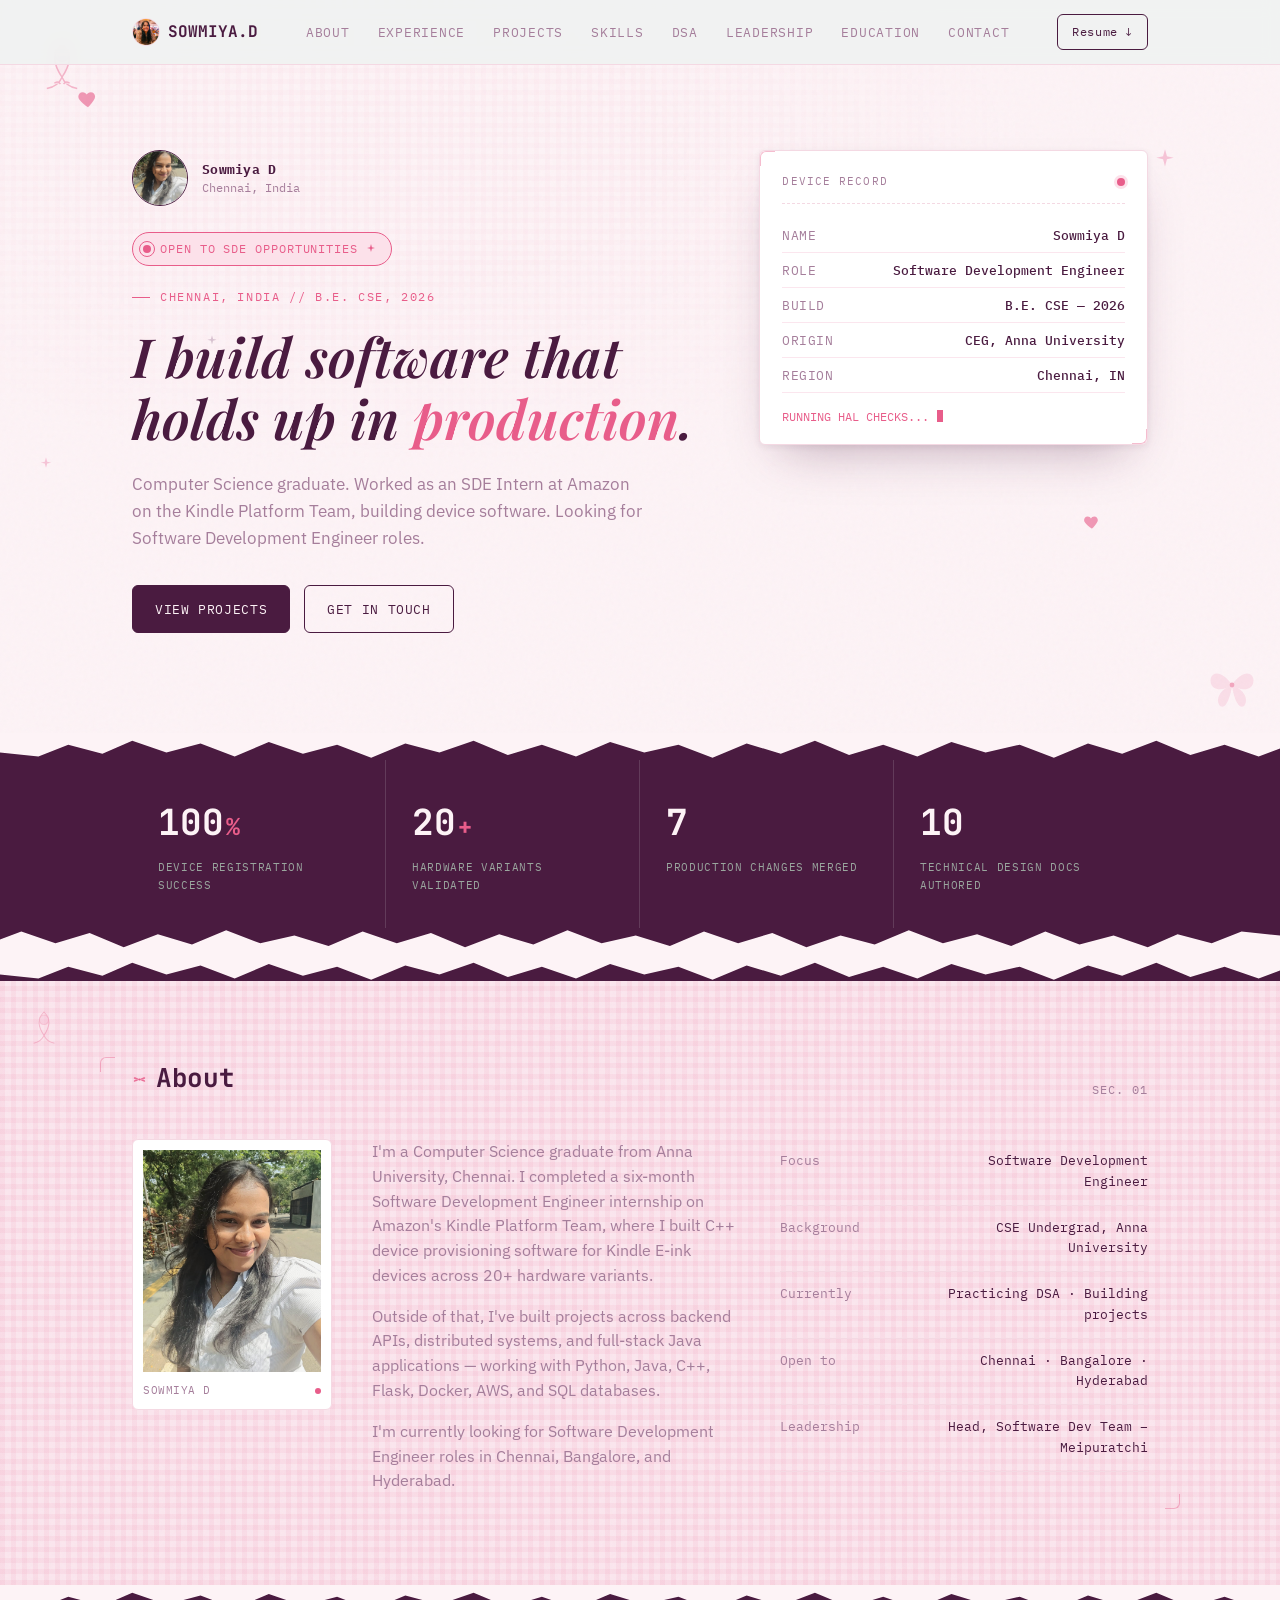
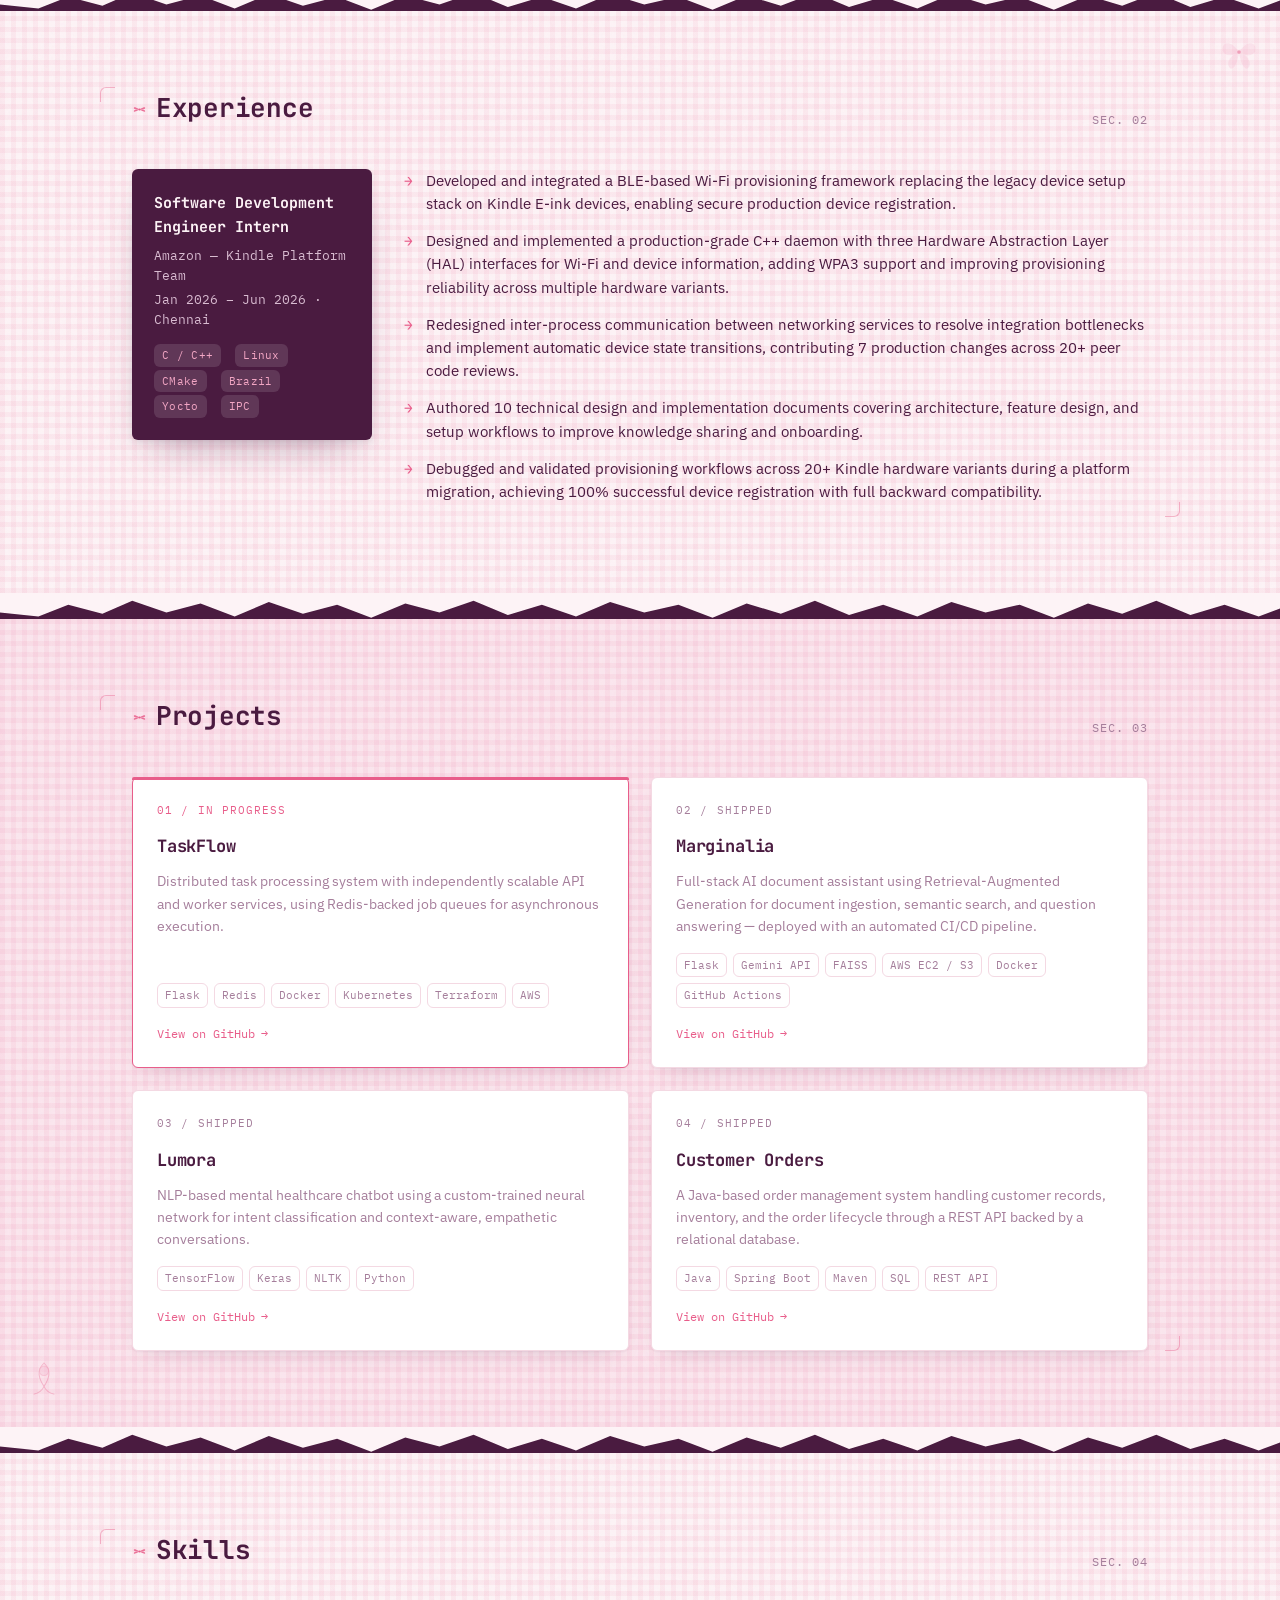
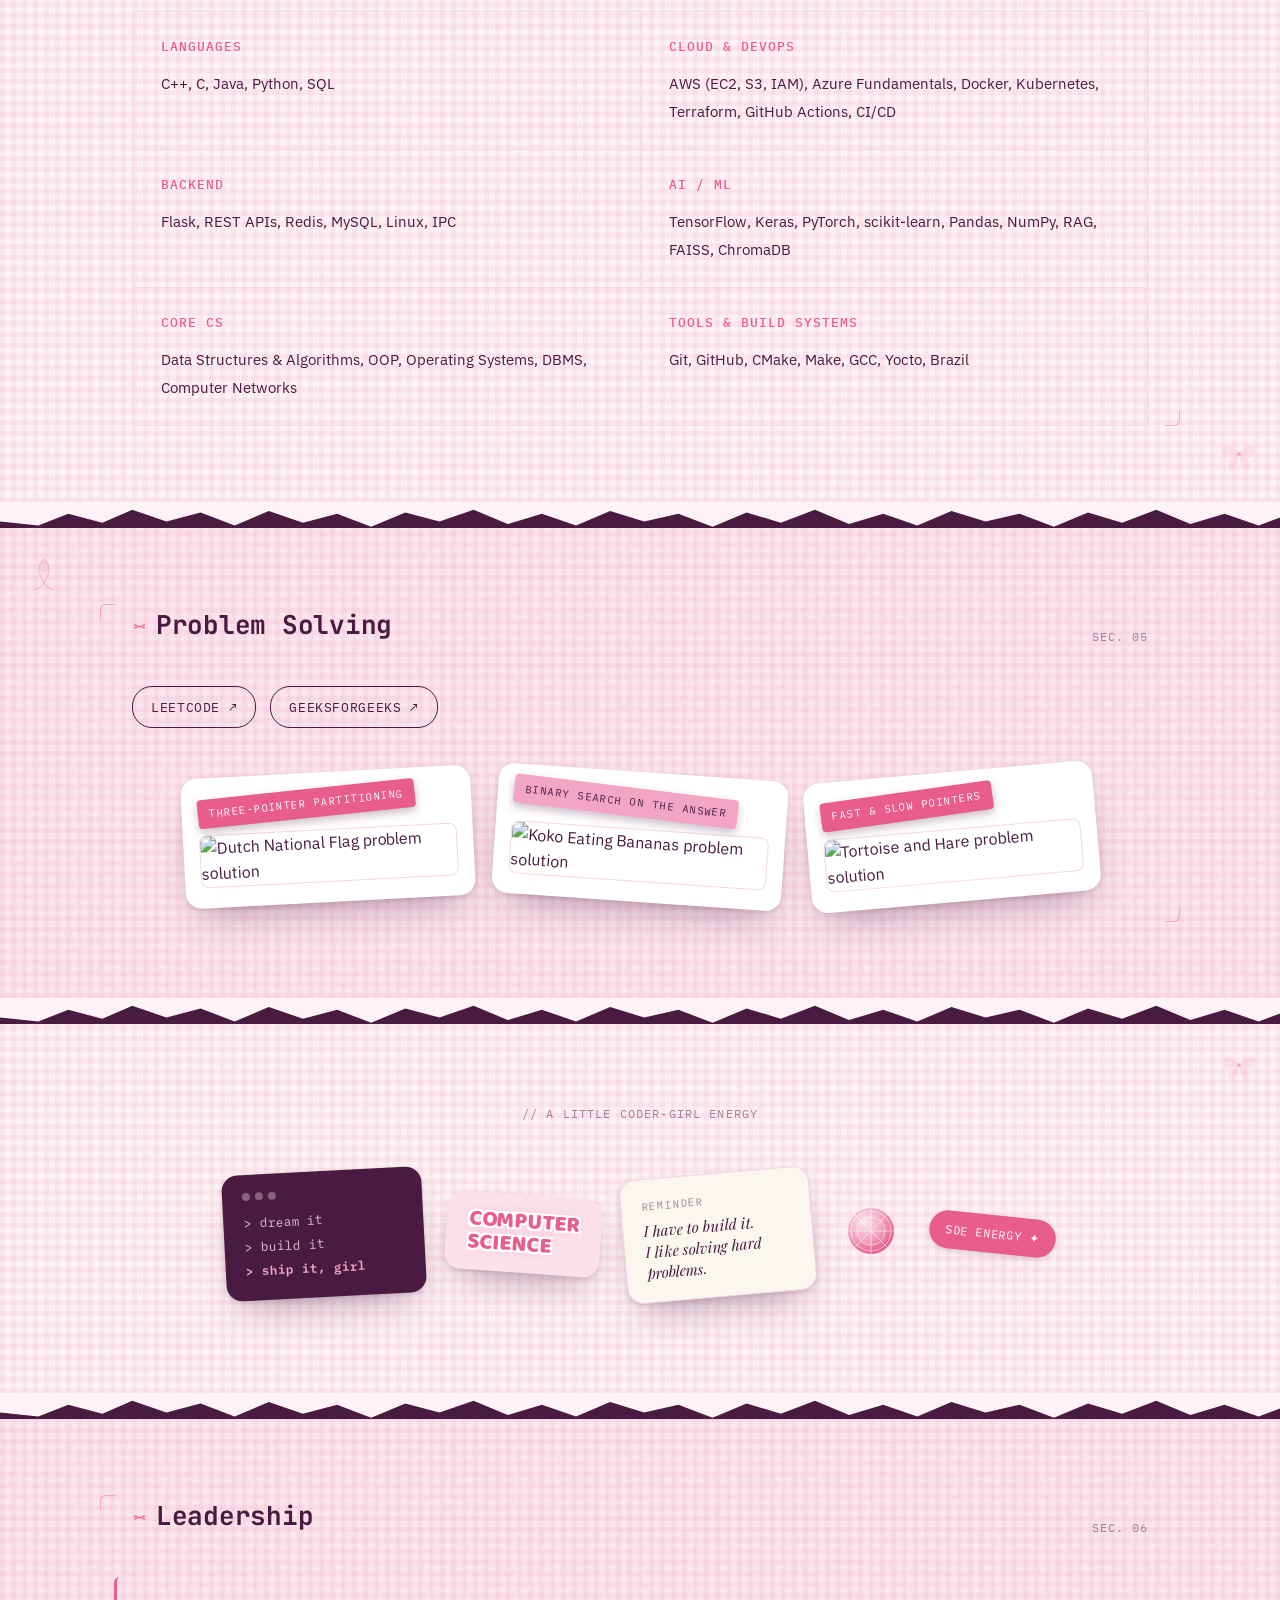
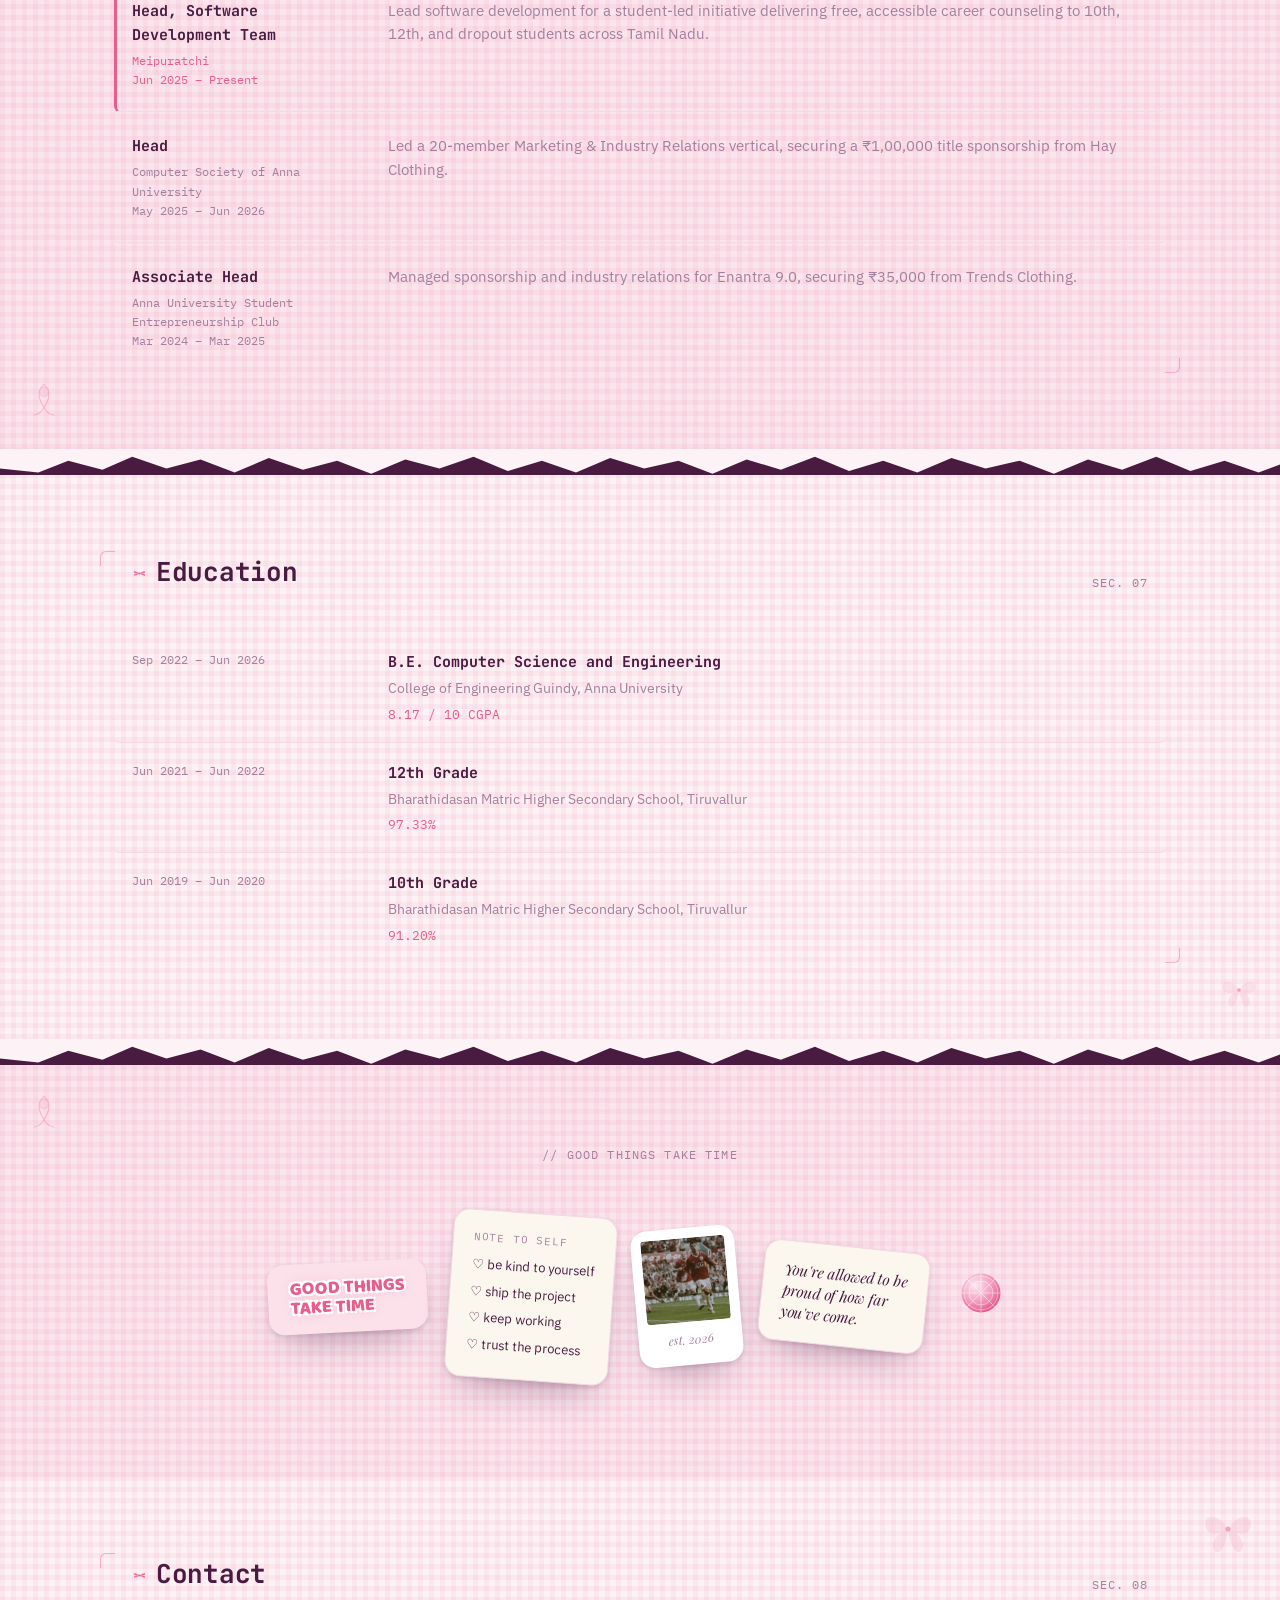
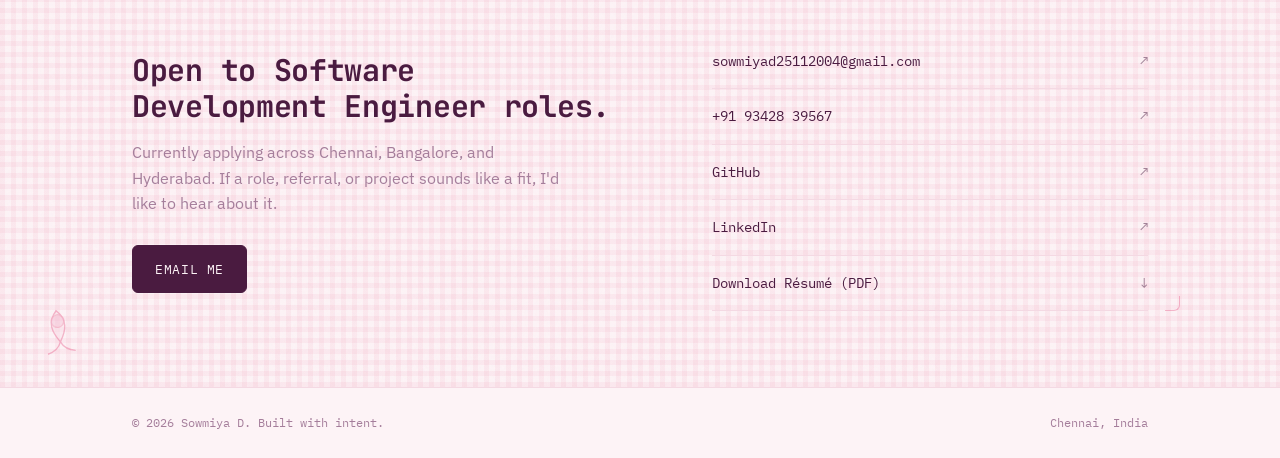
==== commit f1cf776f: "editted html file" ====
--- a/index.html
+++ b/index.html
@@ -426,7 +426,7 @@
           </ul>
         </div>
         <div class="sticker sticker-polaroid rotate-l">
-          <img src="sowmiya.jpg" alt="Sowmiya D">
+          <img src="Ronaldo.jpg" alt="Sowmiya D">
           <p>est. 2026</p>
         </div>
         <div class="sticker sticker-note rotate-r2">
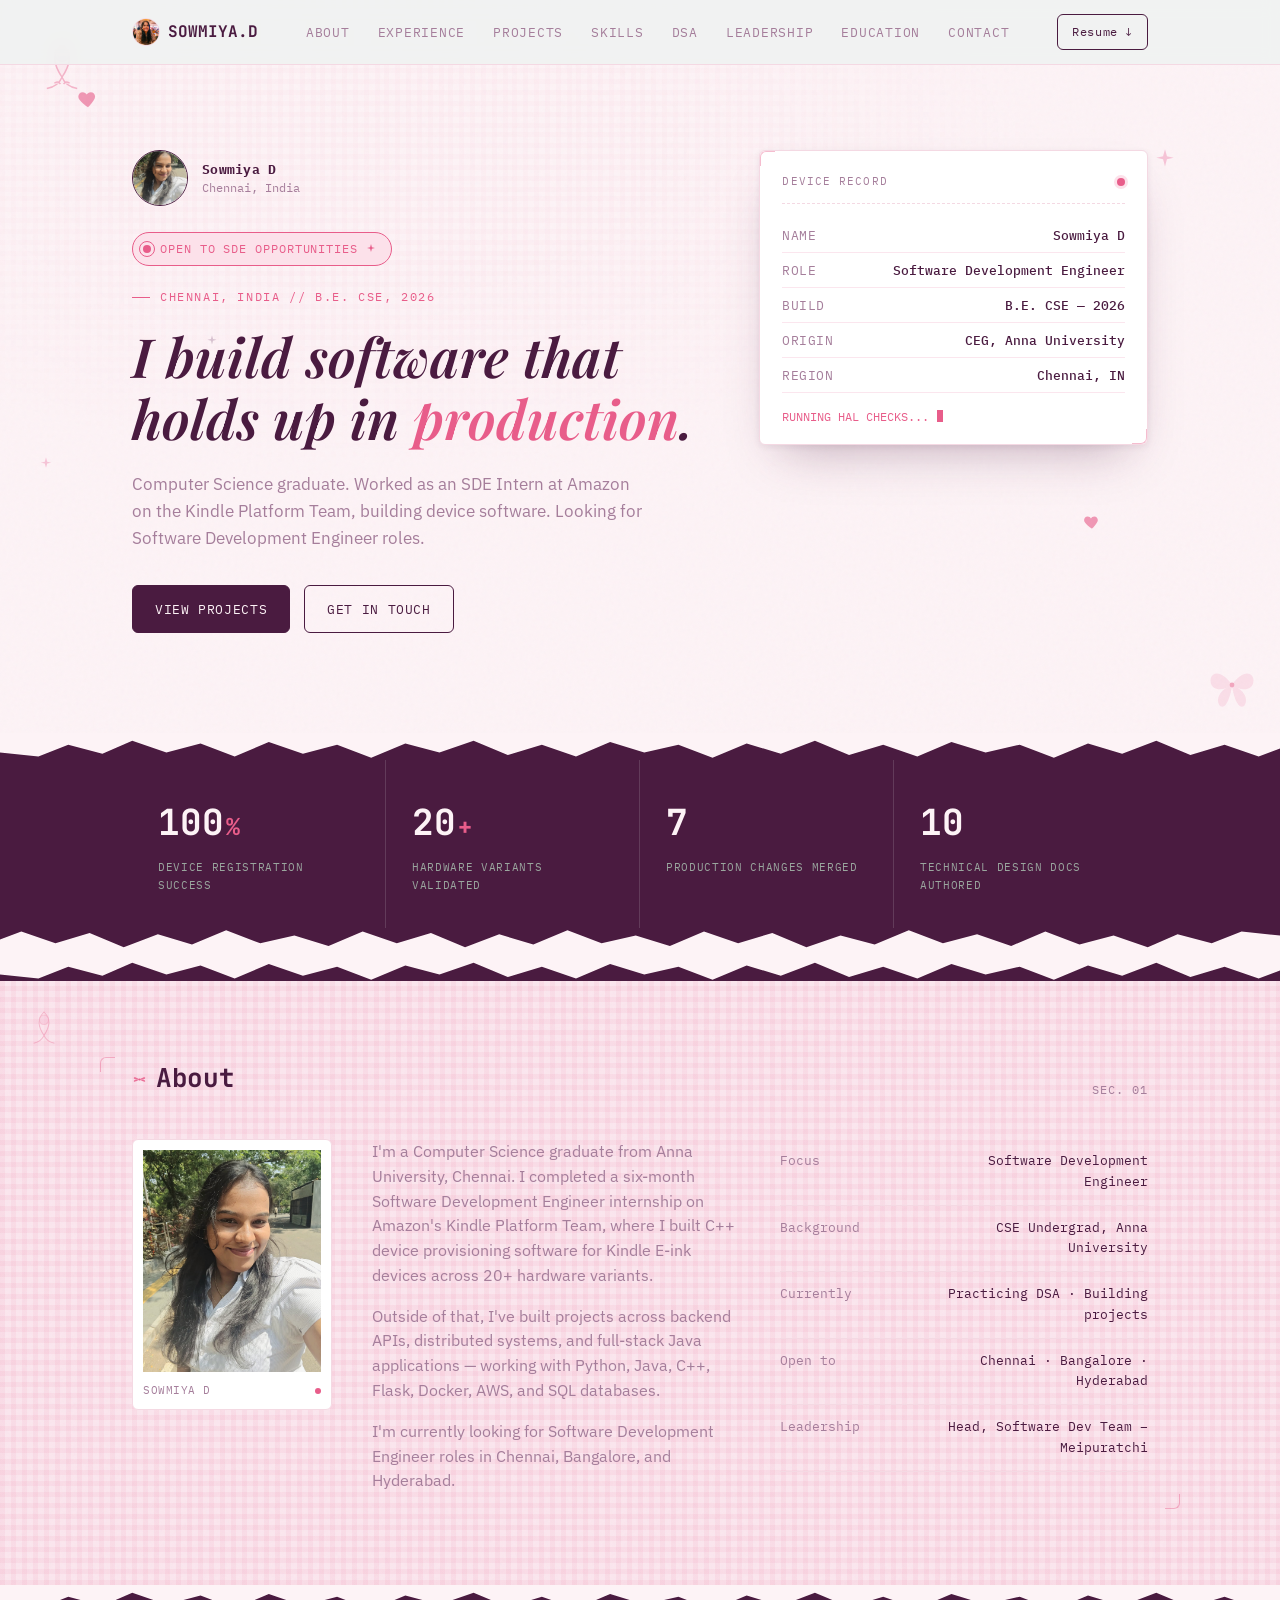
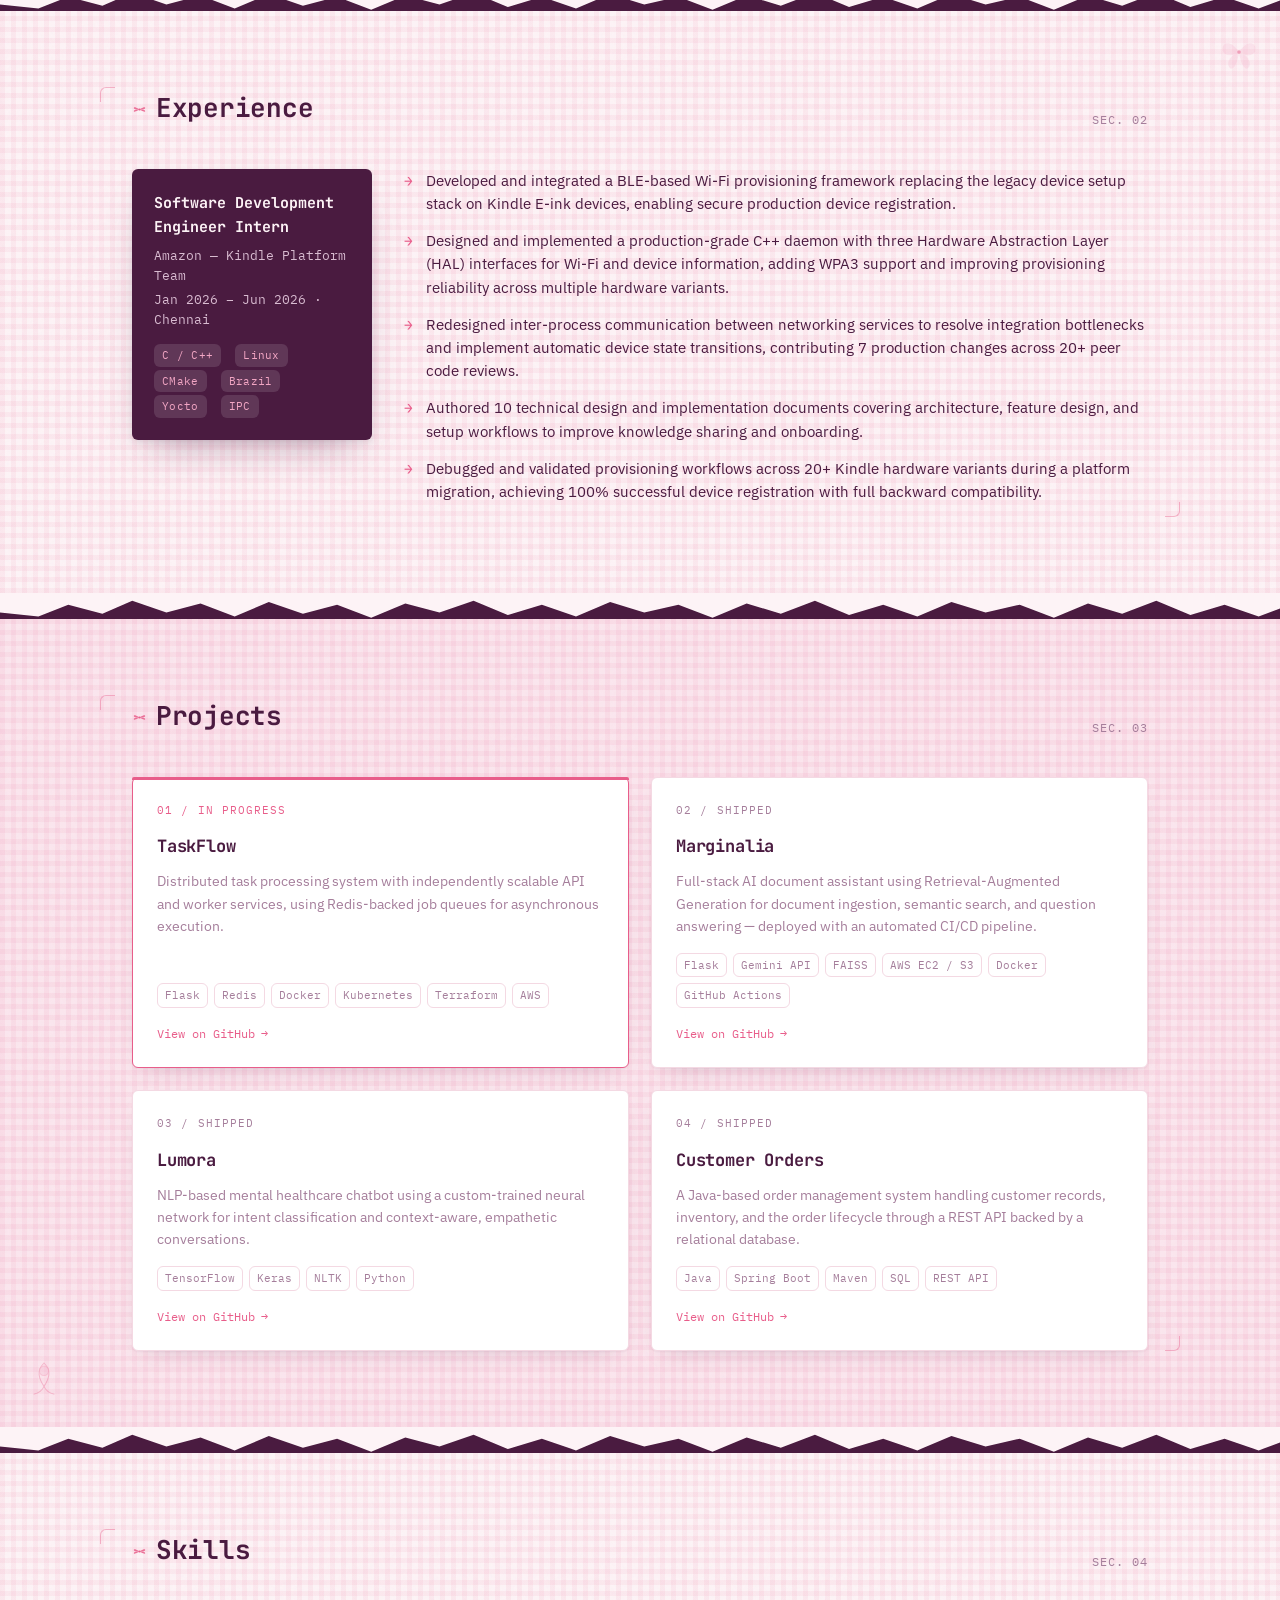
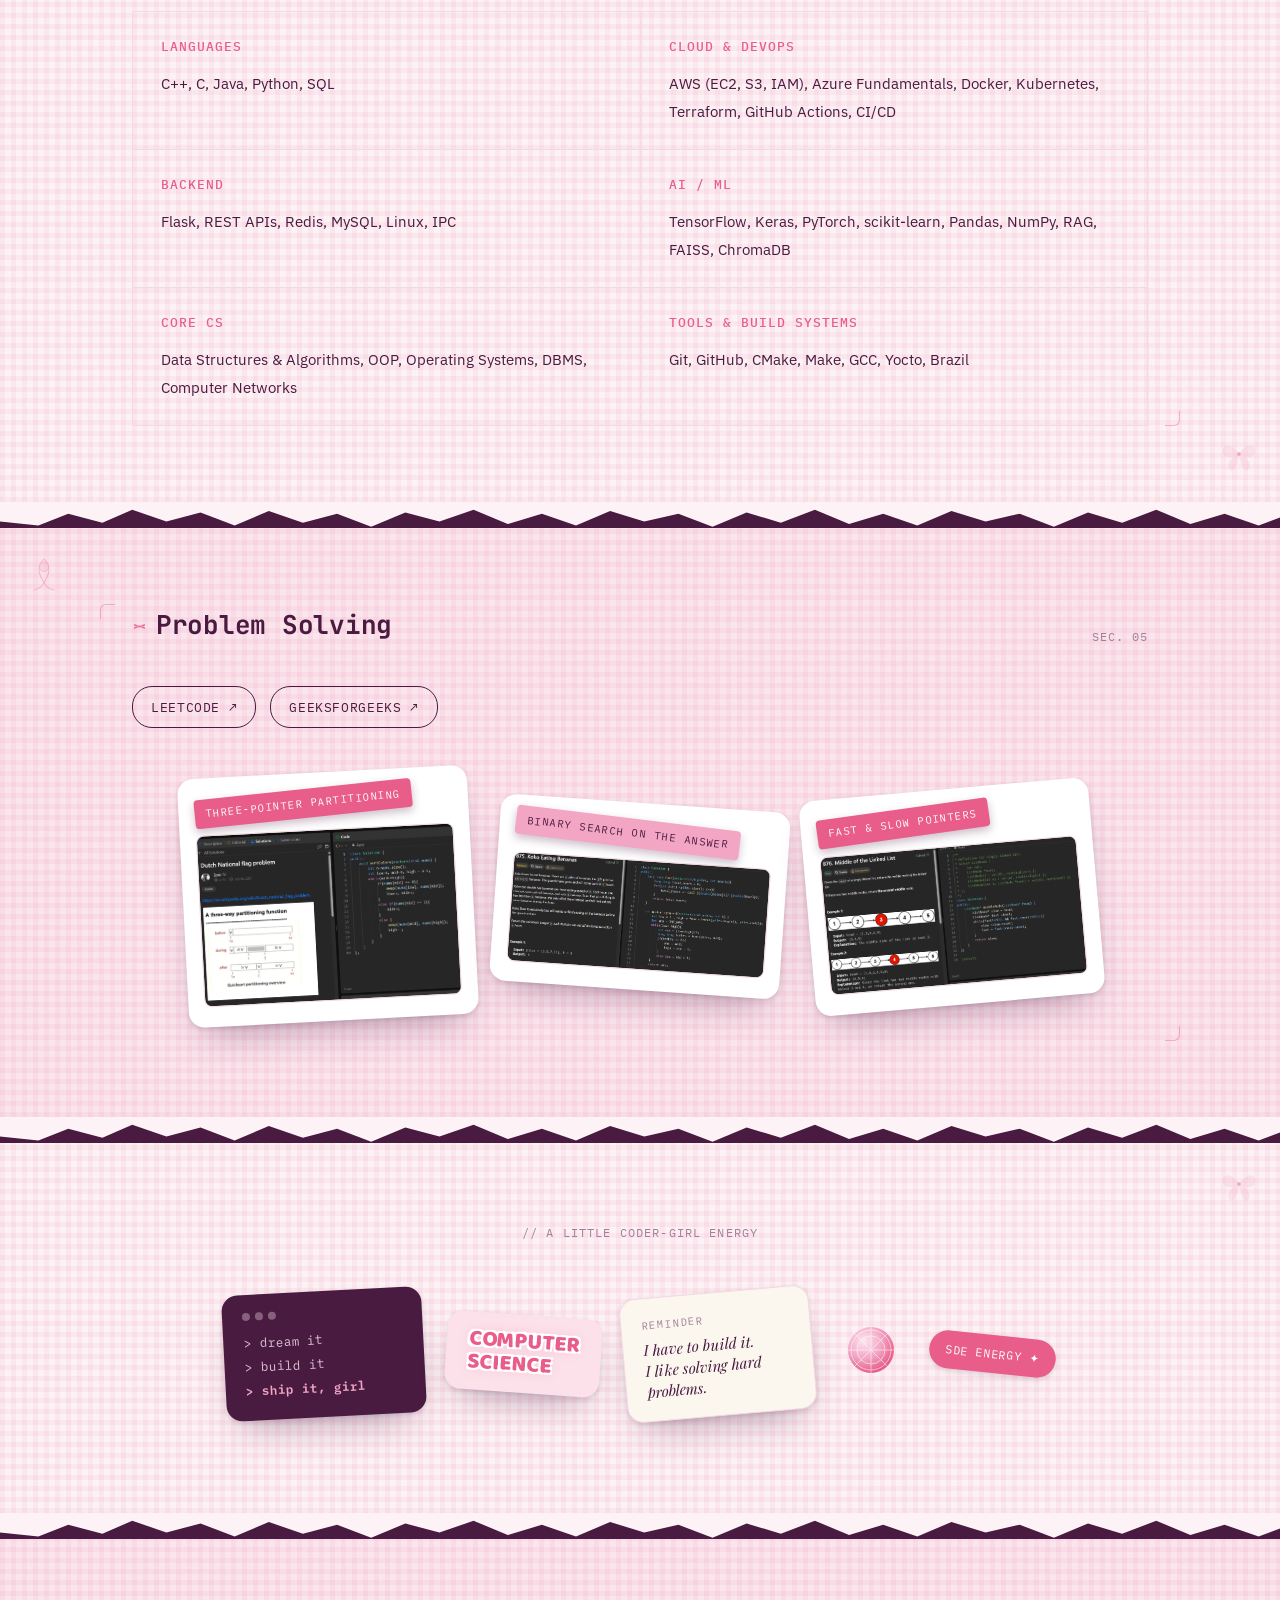
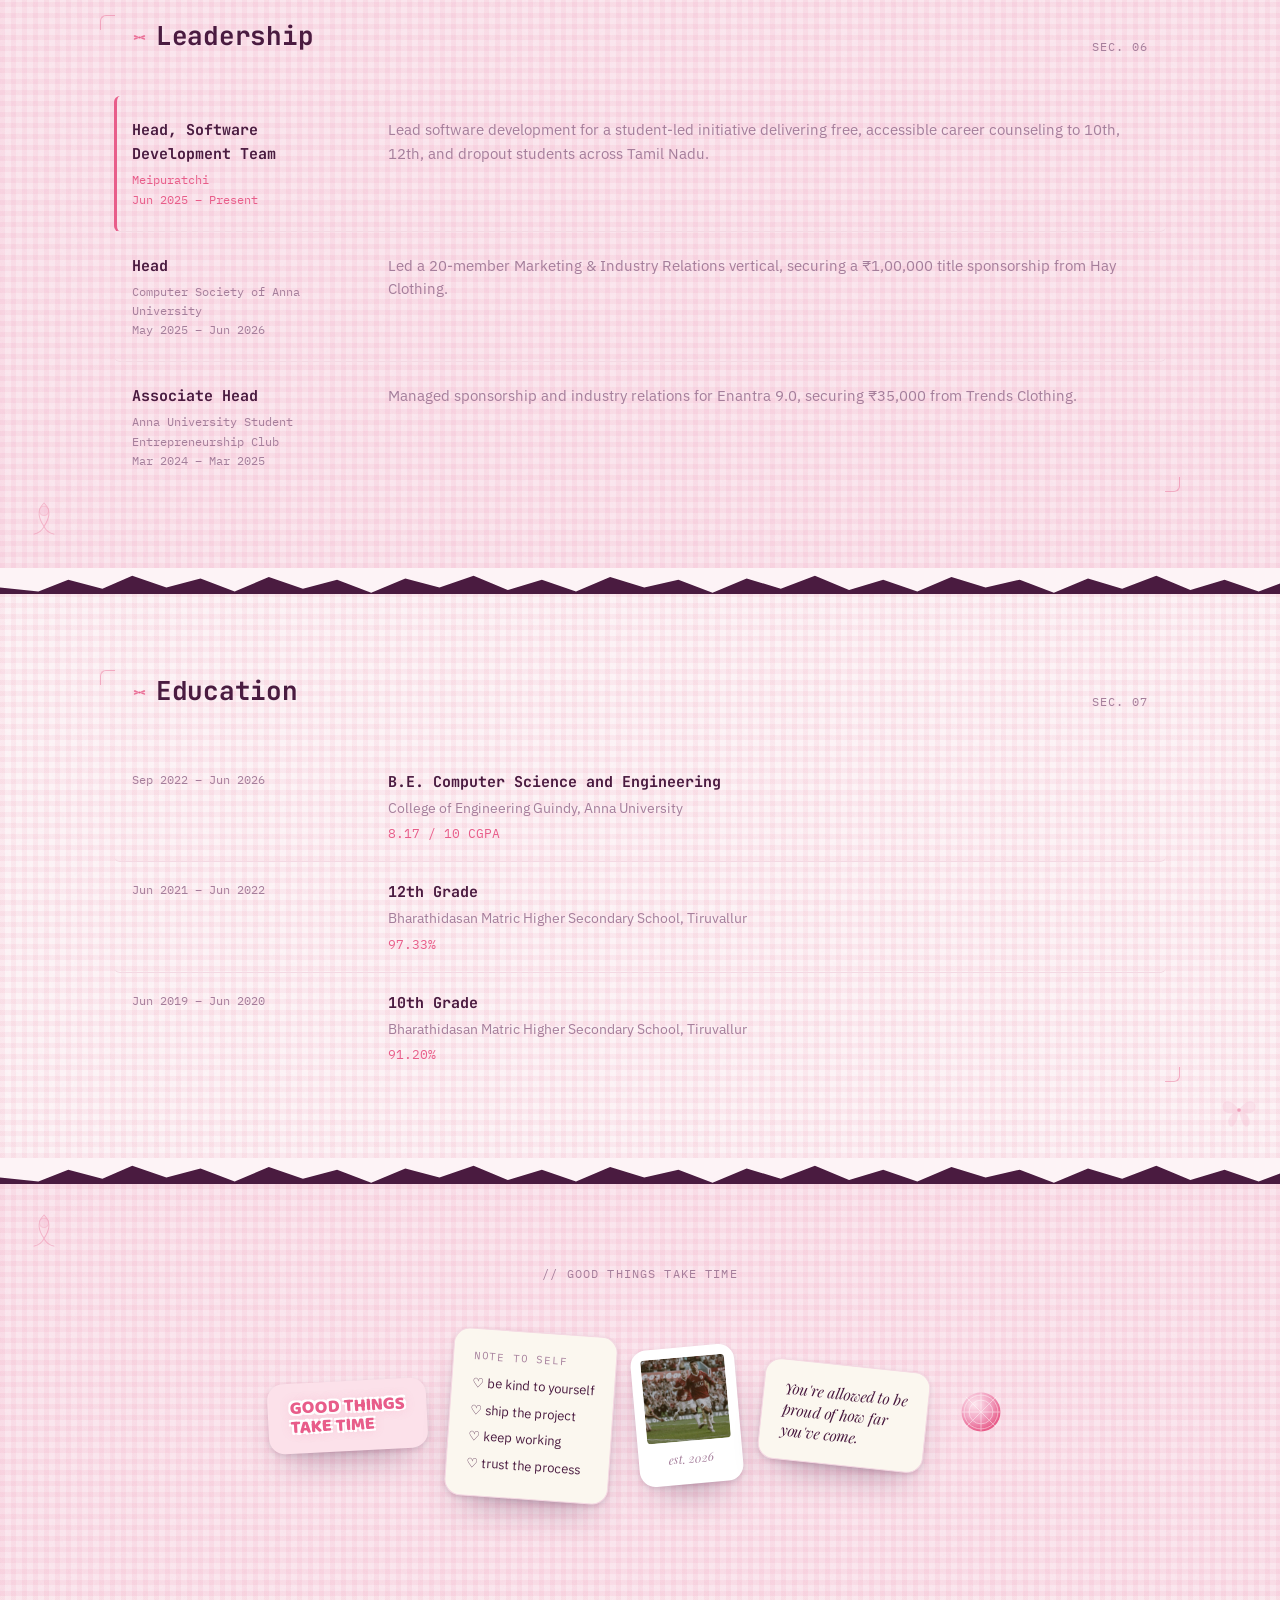
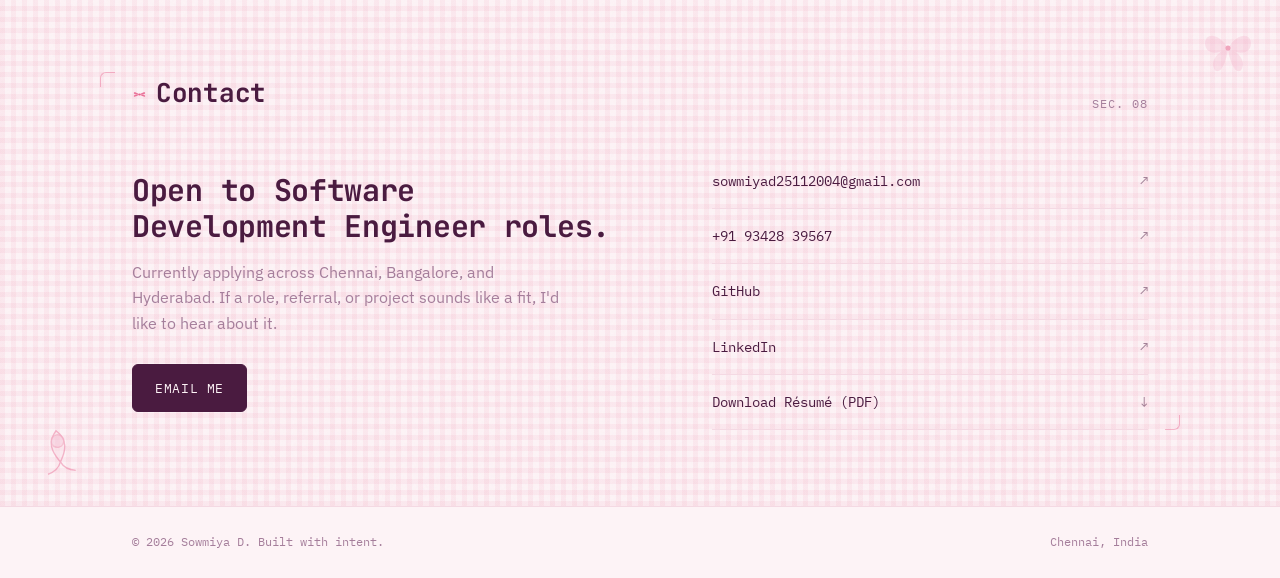
==== commit 0bcdbd6e: "changed the file path for images" ====
--- a/index.html
+++ b/index.html
@@ -299,15 +299,15 @@
       <div class="sticker-cluster">
         <div class="sticker sticker-snap rotate-l2">
           <span class="snap-label">Three-pointer partitioning</span>
-          <img src="images/dsa-dutch-flag.png" alt="Dutch National Flag problem solution">
+          <img src="dsa-dutch-flag.png" alt="Dutch National Flag problem solution">
         </div>
         <div class="sticker sticker-snap snap-card-r rotate-r">
           <span class="snap-label">Binary search on the answer</span>
-          <img src="images/dsa-koko-bananas.png" alt="Koko Eating Bananas problem solution">
+          <img src="dsa-koko-bananas.png" alt="Koko Eating Bananas problem solution">
         </div>
         <div class="sticker sticker-snap rotate-l">
           <span class="snap-label">Fast &amp; slow pointers</span>
-          <img src="images/dsa-tortoise-hare.png" alt="Tortoise and Hare problem solution">
+          <img src="dsa-tortoise-hare.png" alt="Tortoise and Hare problem solution">
         </div>
       </div>
     </div>
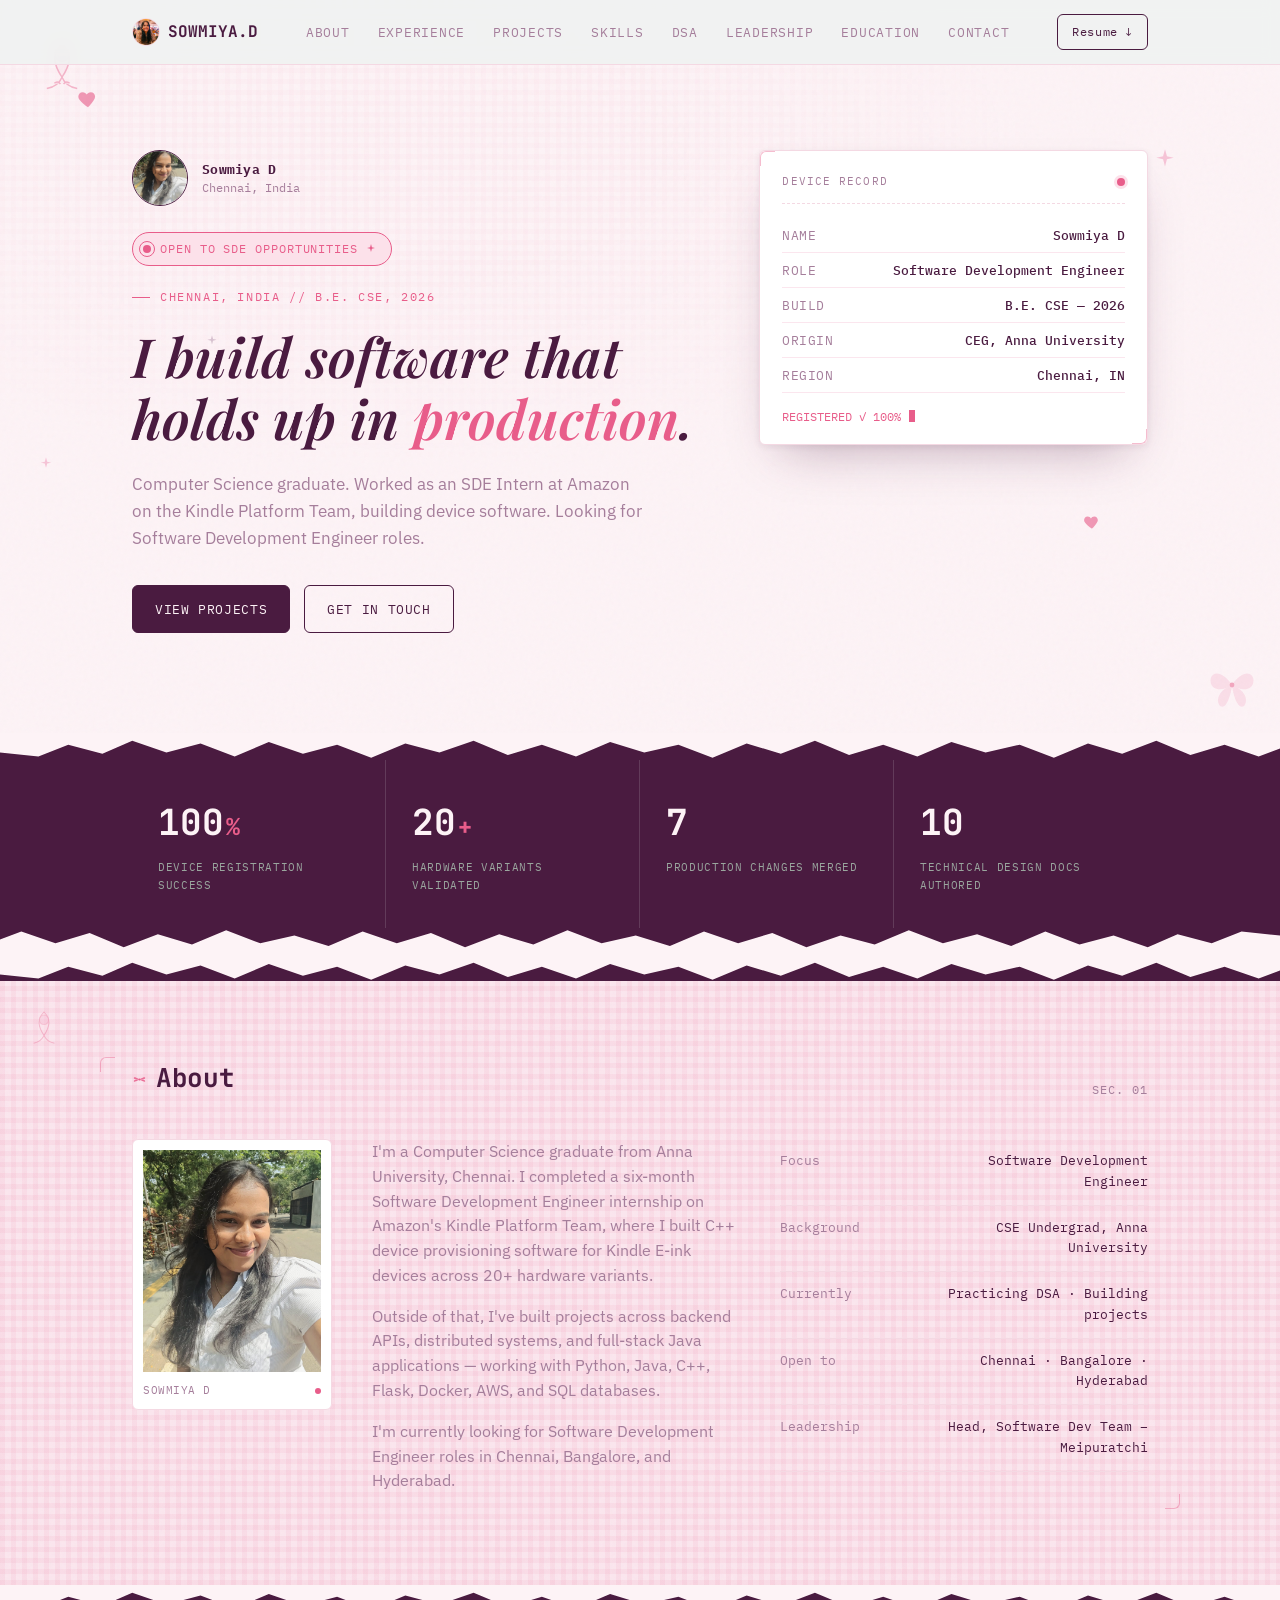
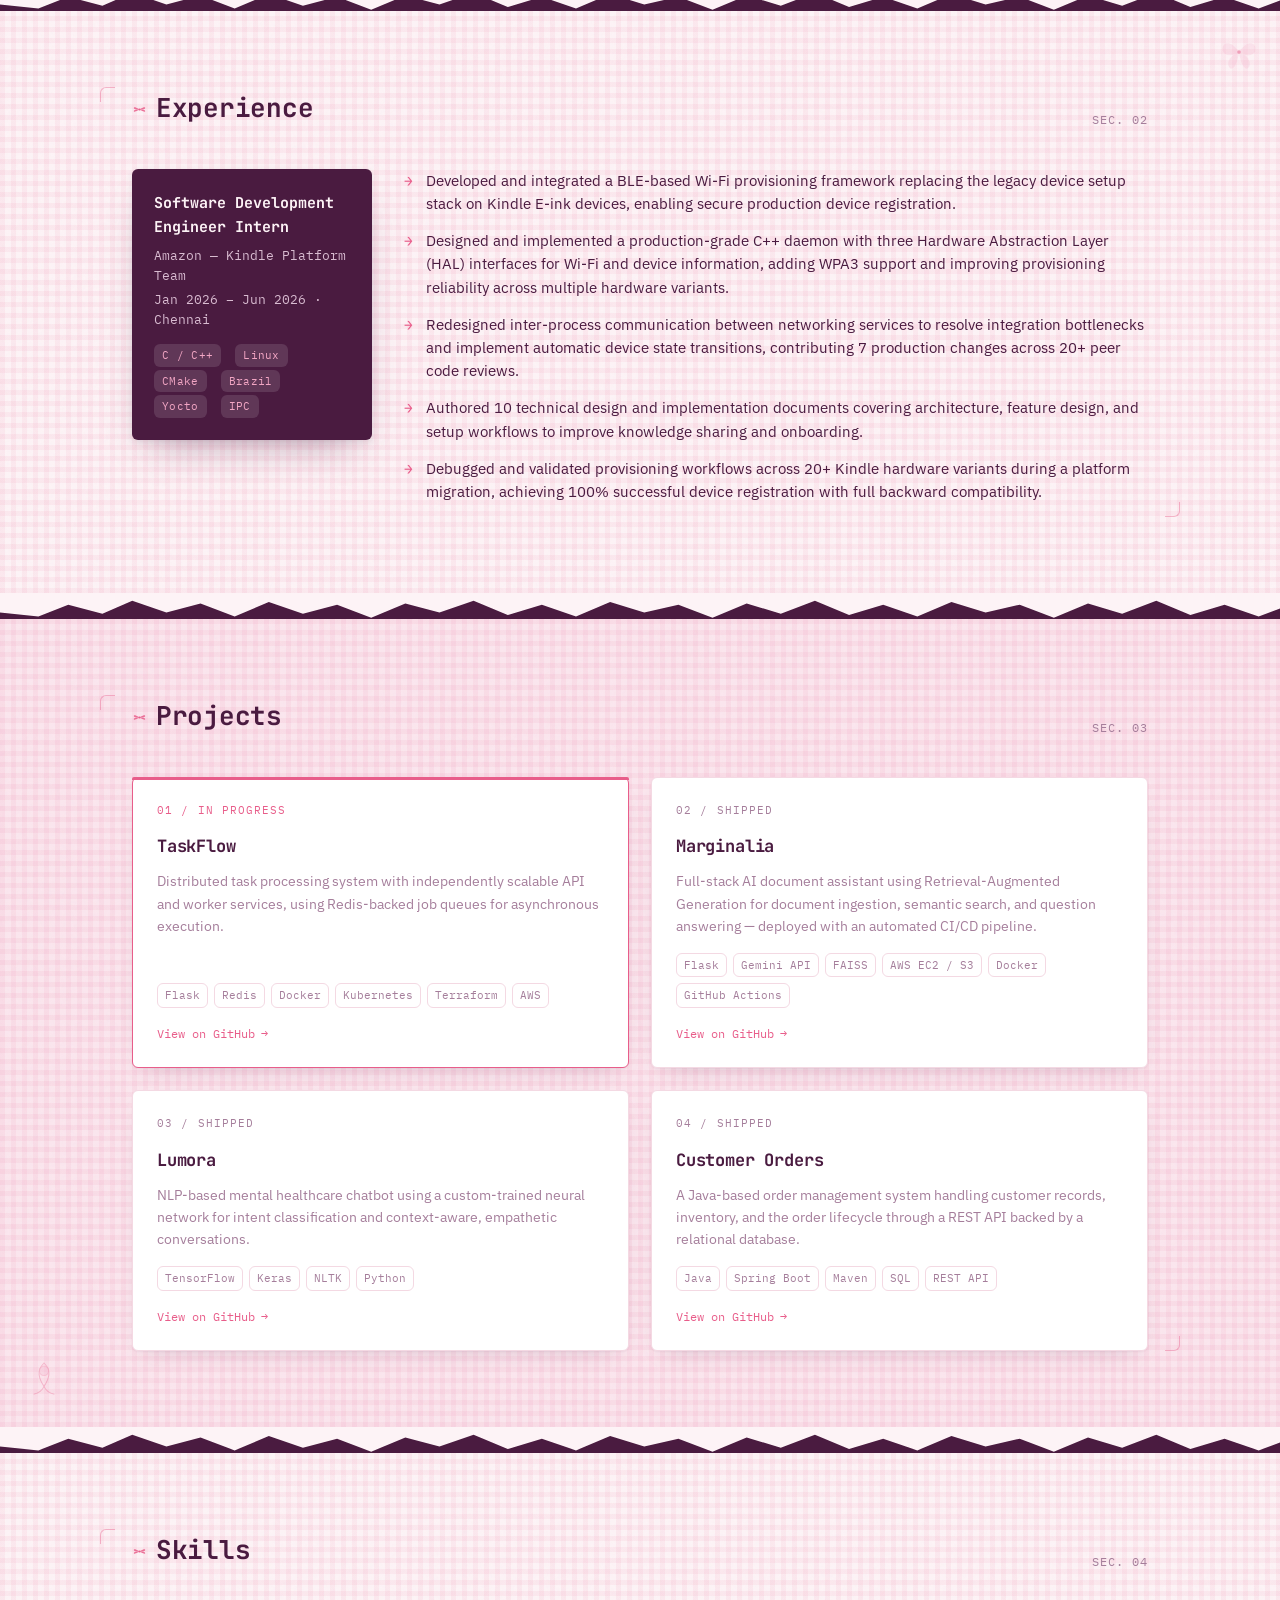
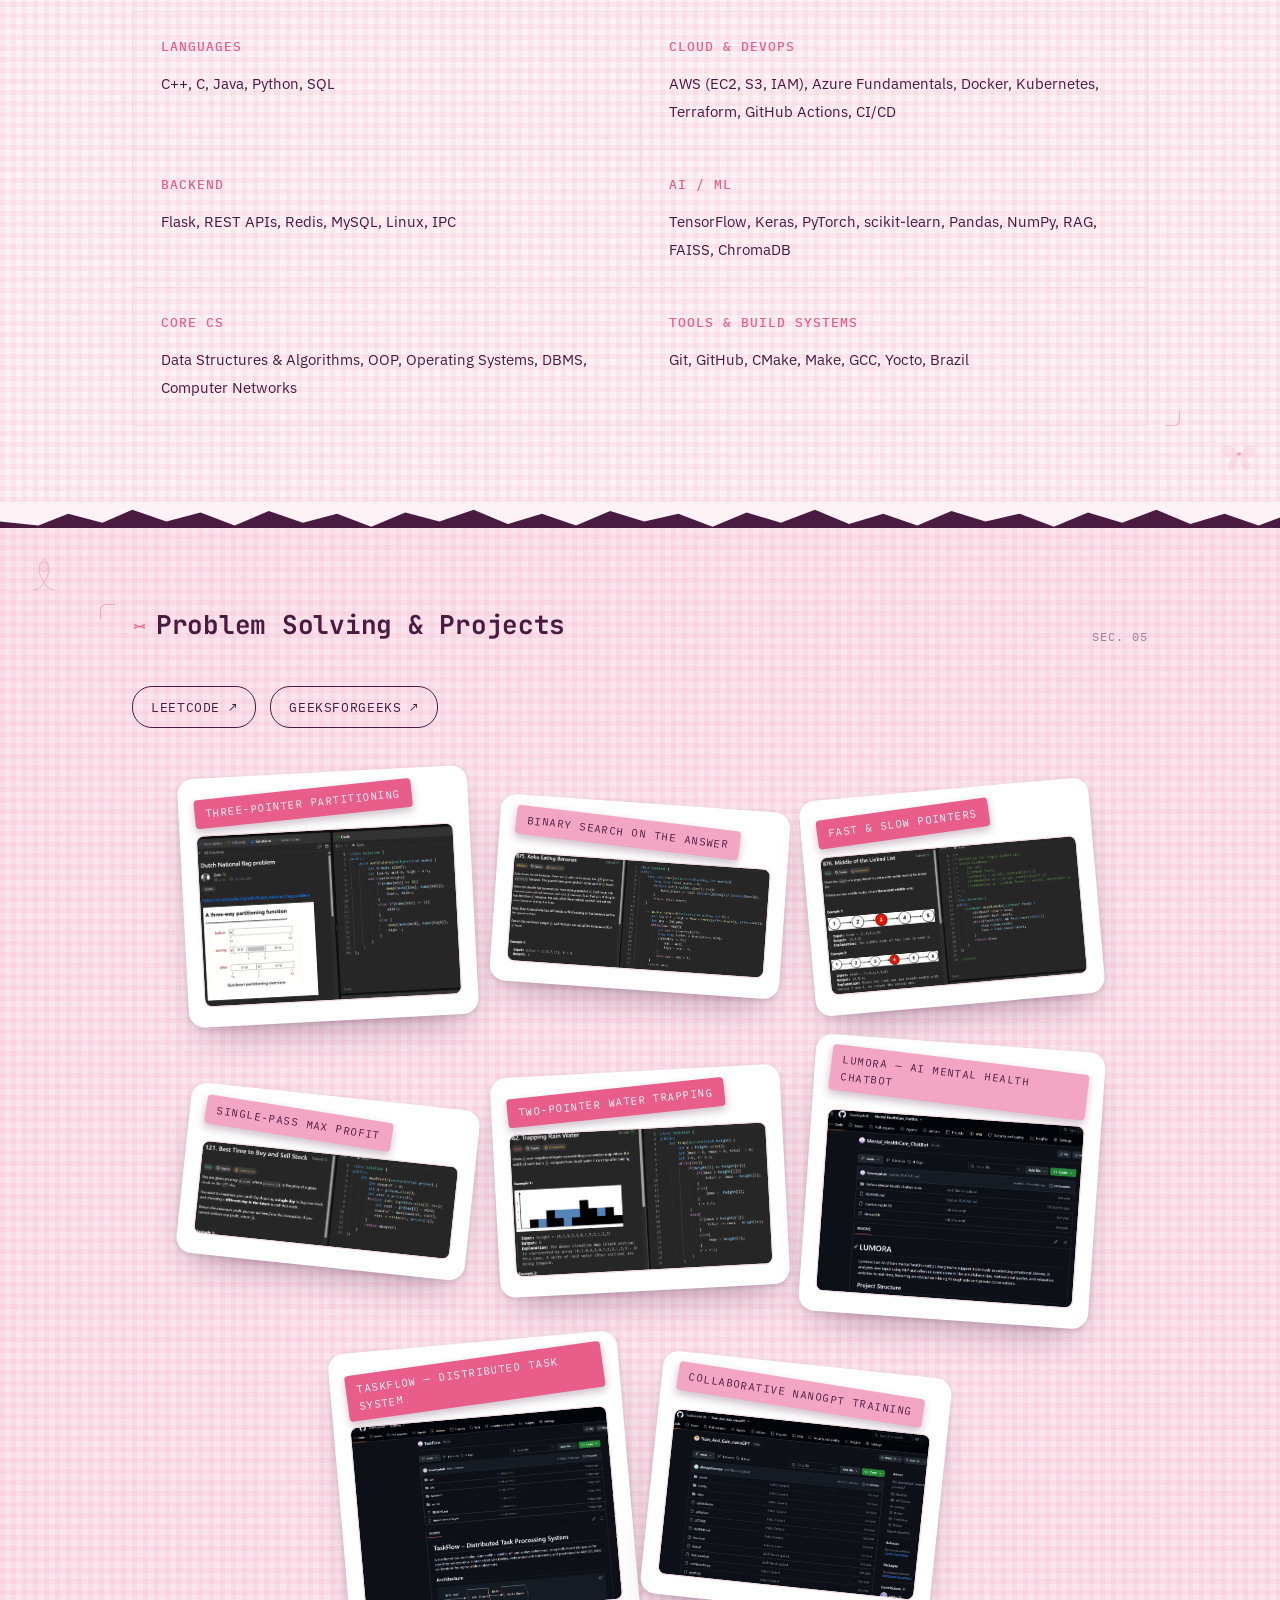
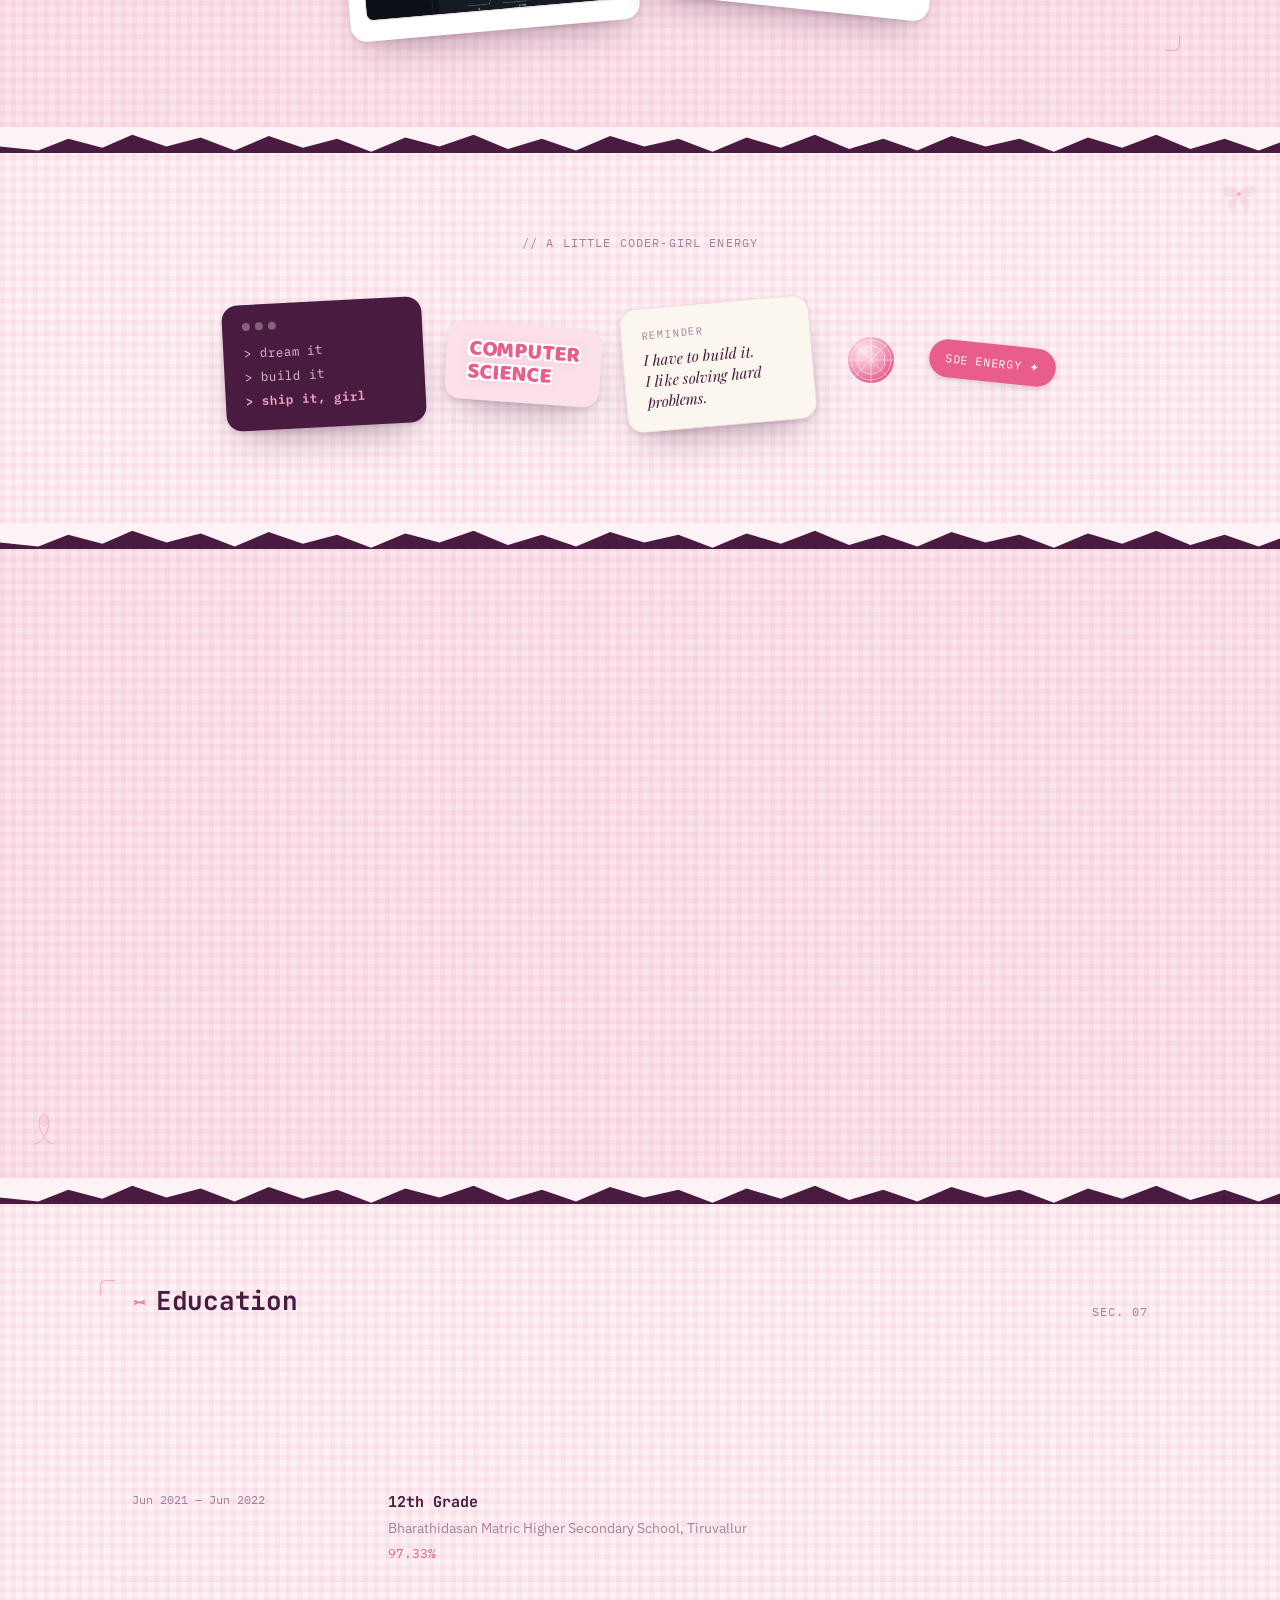
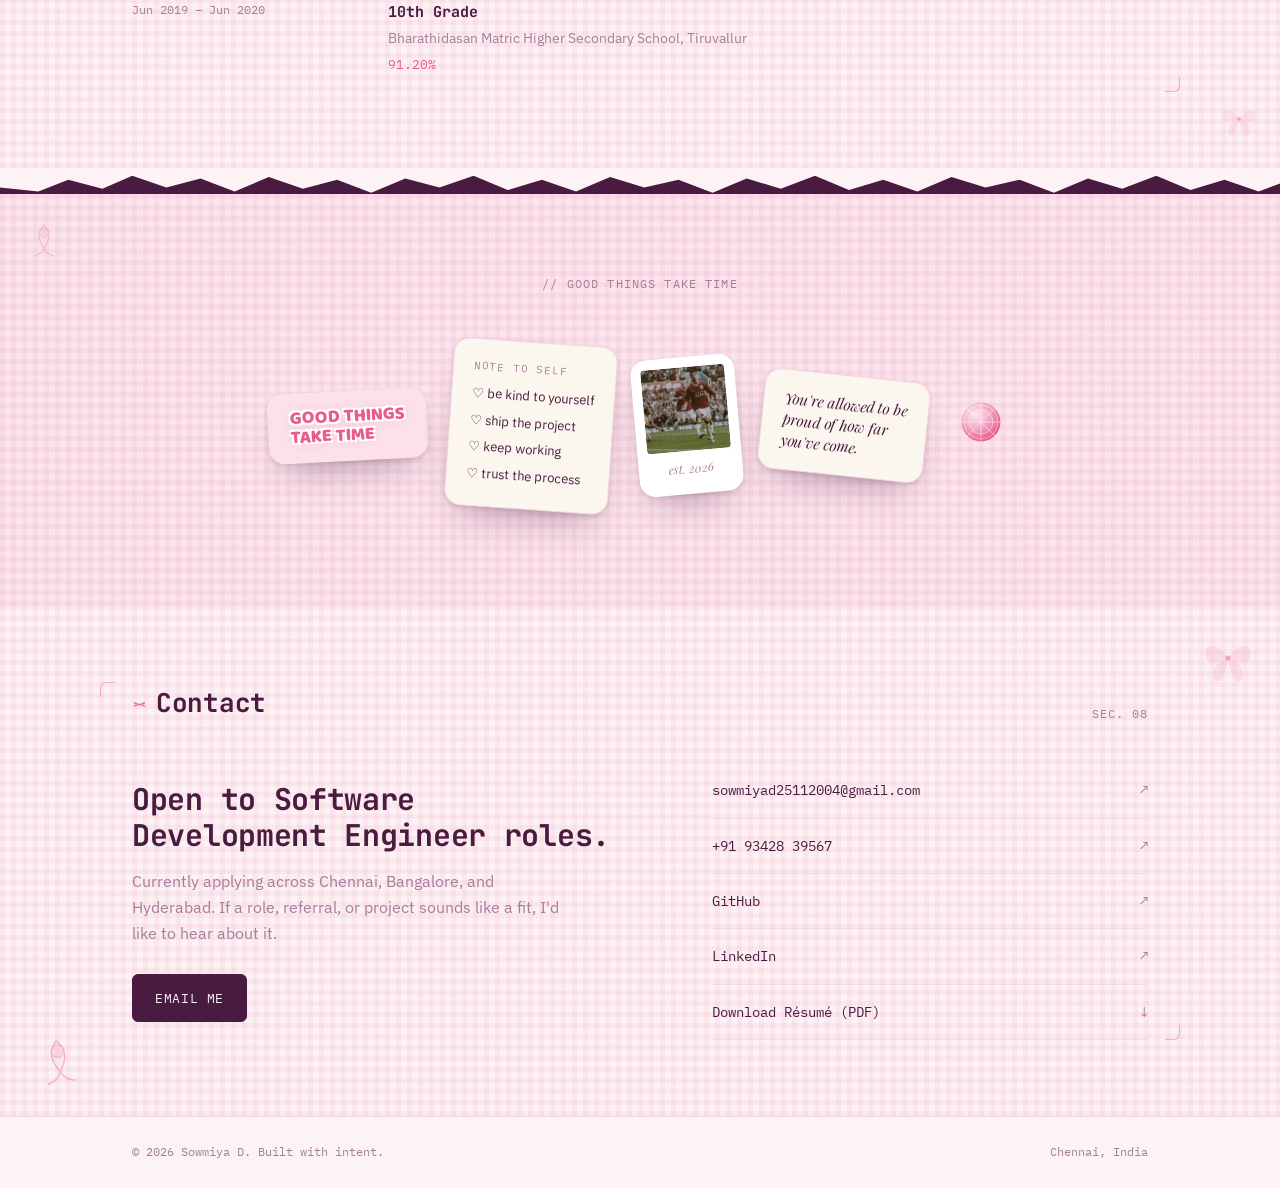
==== commit e842000a: "Add new screenshots and update index.html" ====
--- a/index.html
+++ b/index.html
@@ -33,7 +33,7 @@
       <a href="#experience">Experience</a>
       <a href="#projects">Projects</a>
       <a href="#skills">Skills</a>
-      <a href="#dsa">DSA</a>
+      <a href="#dsa & Projects">DSA</a>
       <a href="#leadership">Leadership</a>
       <a href="#education">Education</a>
       <a href="#contact">Contact</a>
@@ -286,10 +286,10 @@
     </div>
   </section>
 
-  <section id="dsa">
-    <div class="wrap reg">
-      <div class="sec-head">
-        <h2>Problem Solving</h2>
+<section id="dsa">
+    <div class="wrap reg">
+      <div class="sec-head">
+        <h2>Problem Solving &amp; Projects</h2>
         <span class="sec-num">SEC. 05</span>
       </div>
       <div class="dsa-top">
@@ -308,6 +308,26 @@
         <div class="sticker sticker-snap rotate-l">
           <span class="snap-label">Fast &amp; slow pointers</span>
           <img src="dsa-tortoise-hare.png" alt="Tortoise and Hare problem solution">
+        </div>
+        <div class="sticker sticker-snap snap-card-r rotate-r2">
+          <span class="snap-label">Single-pass max profit</span>
+          <img src="dsa-stock-profit.png" alt="Best Time to Buy and Sell Stock problem solution">
+        </div>
+        <div class="sticker sticker-snap rotate-l2">
+          <span class="snap-label">Two-pointer water trapping</span>
+          <img src="dsa-trapping-rain-water.png" alt="Trapping Rain Water problem solution">
+        </div>
+        <div class="sticker sticker-snap snap-card-r rotate-r">
+          <span class="snap-label">Lumora — AI mental health chatbot</span>
+          <img src="project-lumora-repo.png" alt="Lumora GitHub repository">
+        </div>
+        <div class="sticker sticker-snap rotate-l">
+          <span class="snap-label">TaskFlow — distributed task system</span>
+          <img src="project-taskflow-repo.png" alt="TaskFlow GitHub repository">
+        </div>
+        <div class="sticker sticker-snap snap-card-r rotate-r2">
+          <span class="snap-label">Collaborative nanoGPT training</span>
+          <img src="project-nanogpt-repo.png" alt="nanoGPT training project GitHub repository">
         </div>
       </div>
     </div>
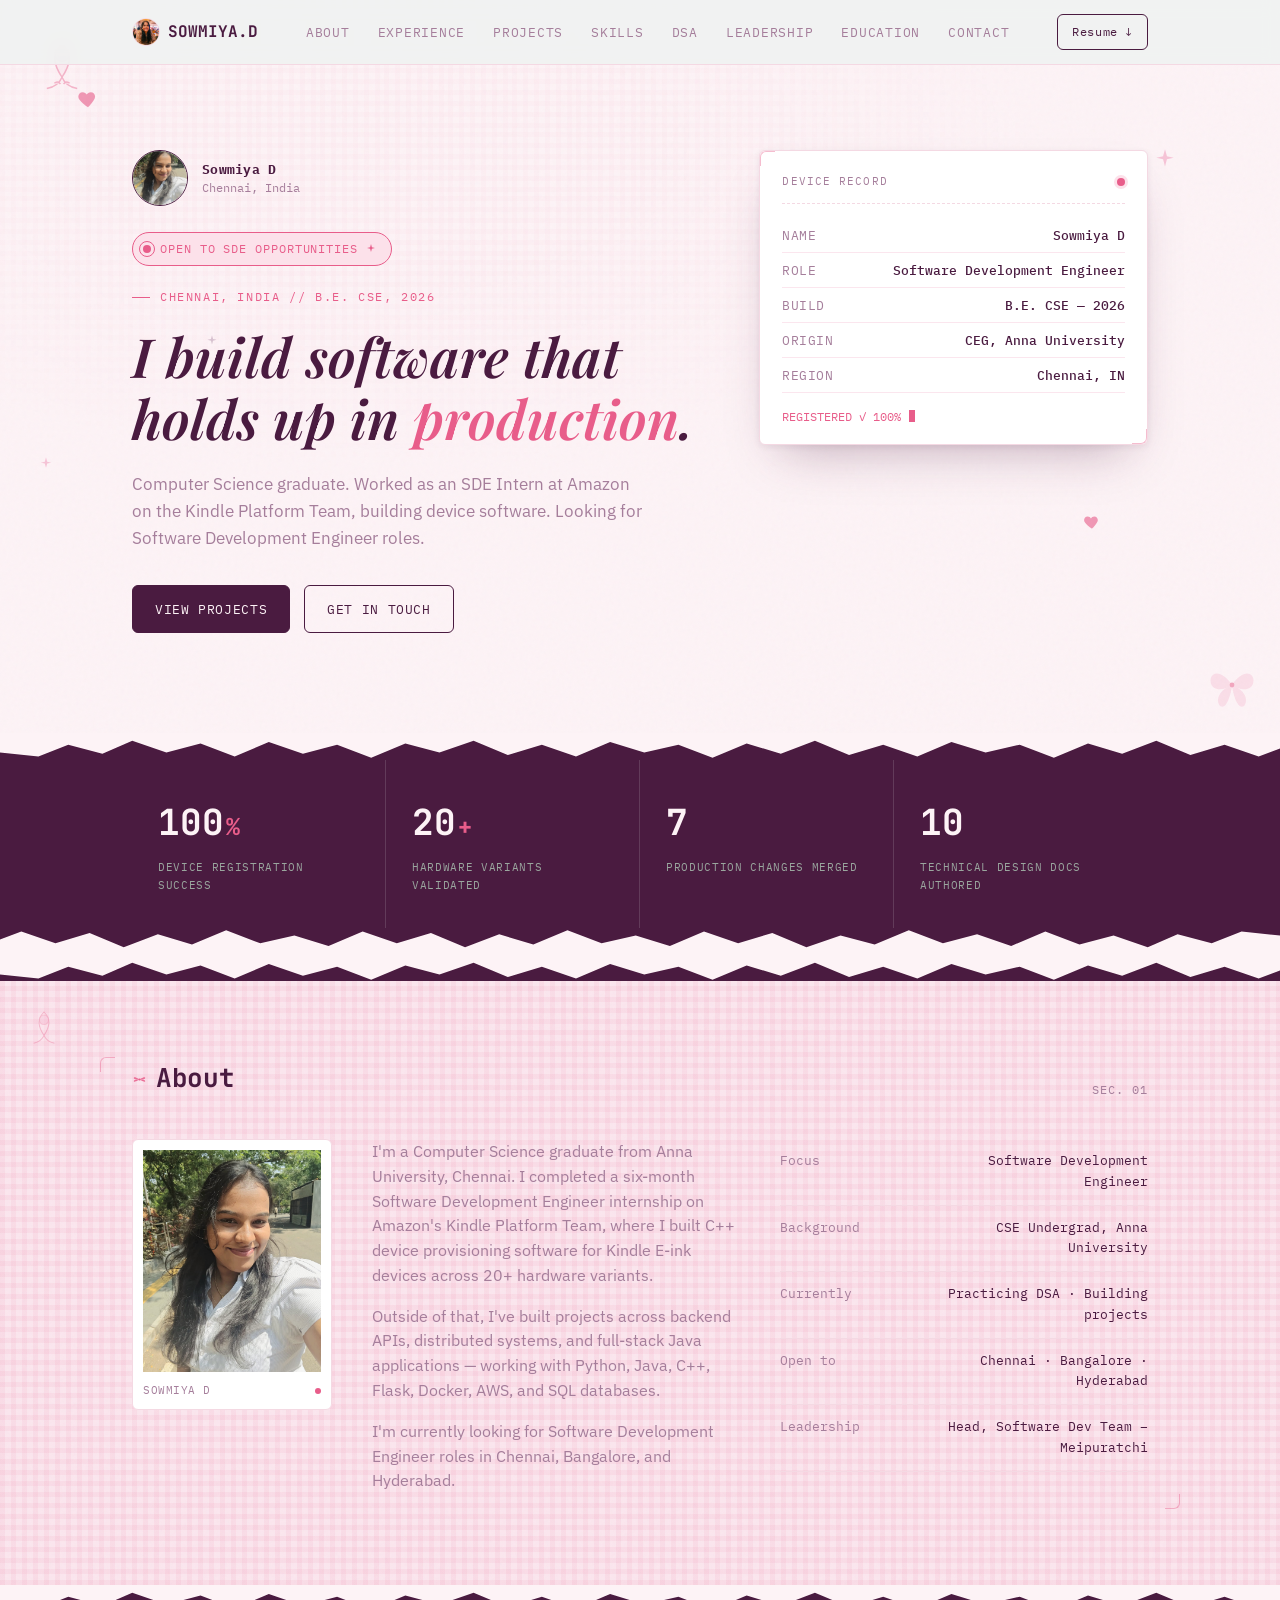
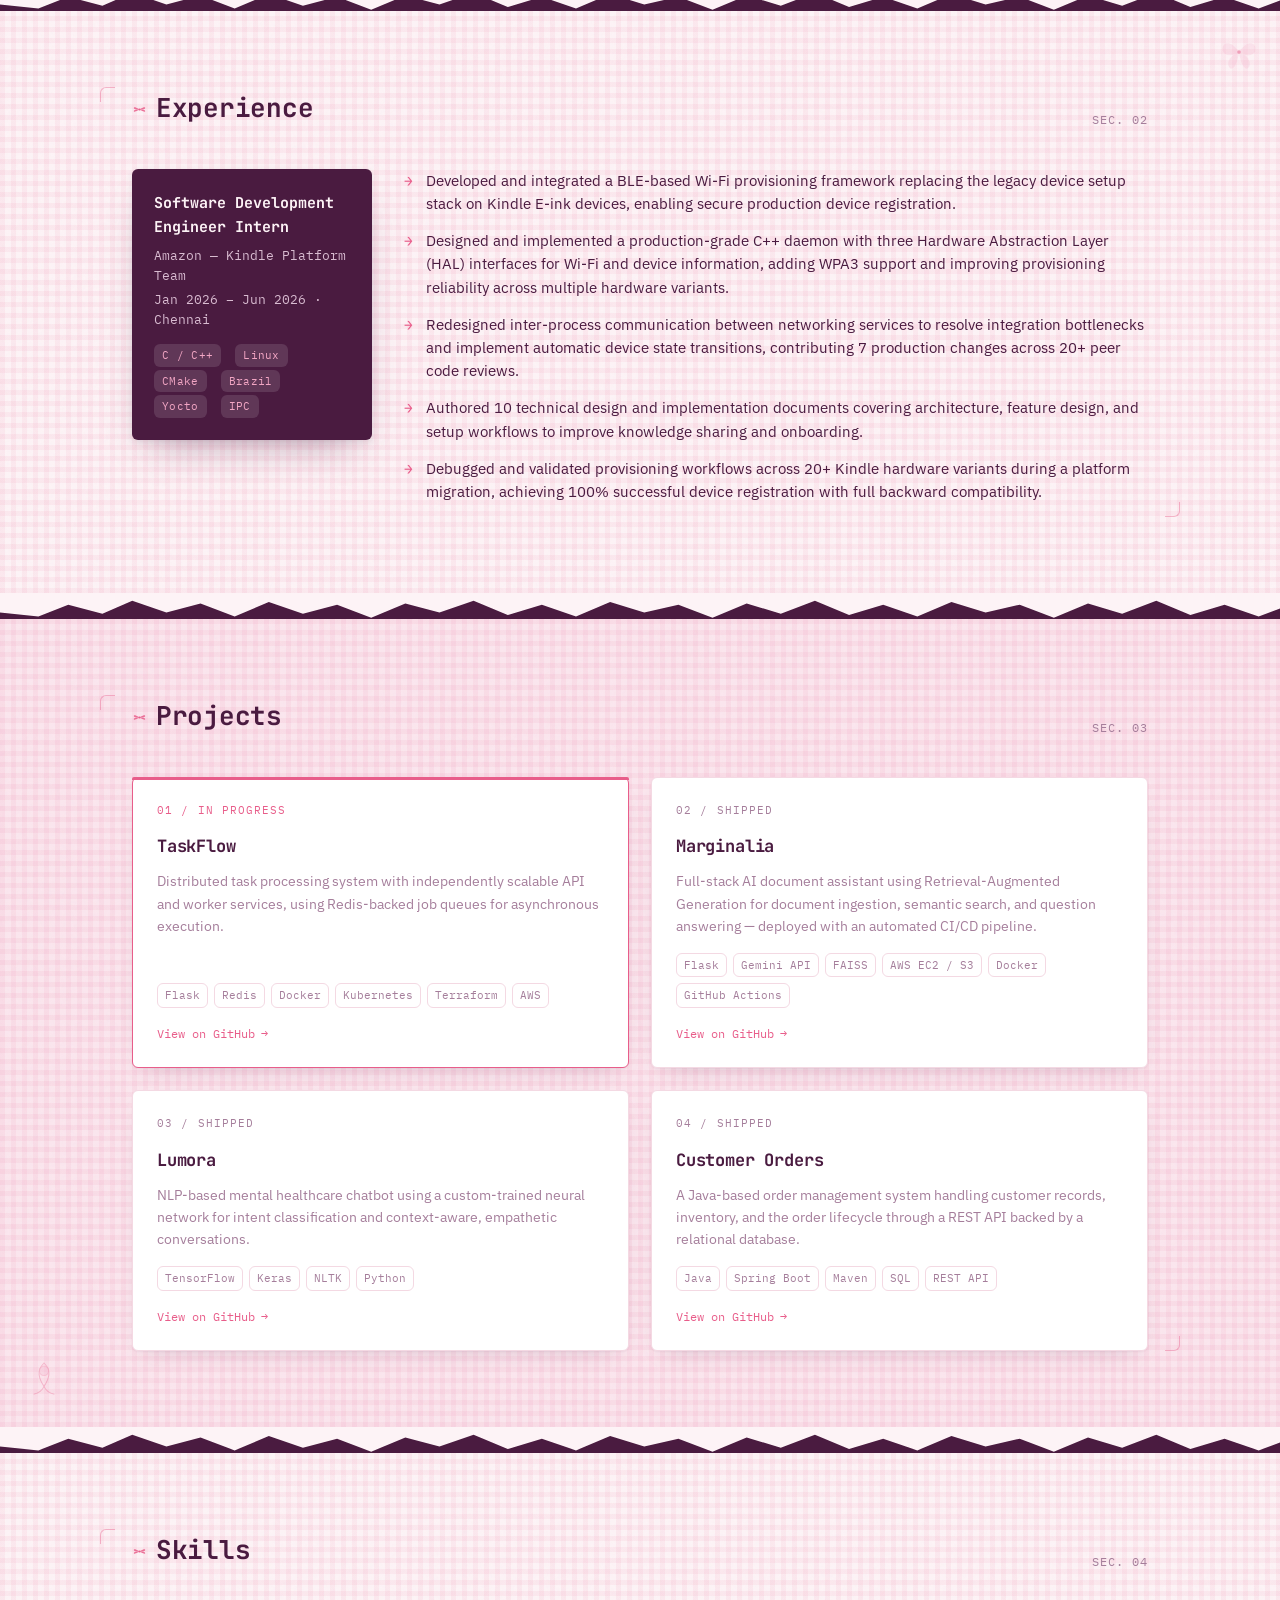
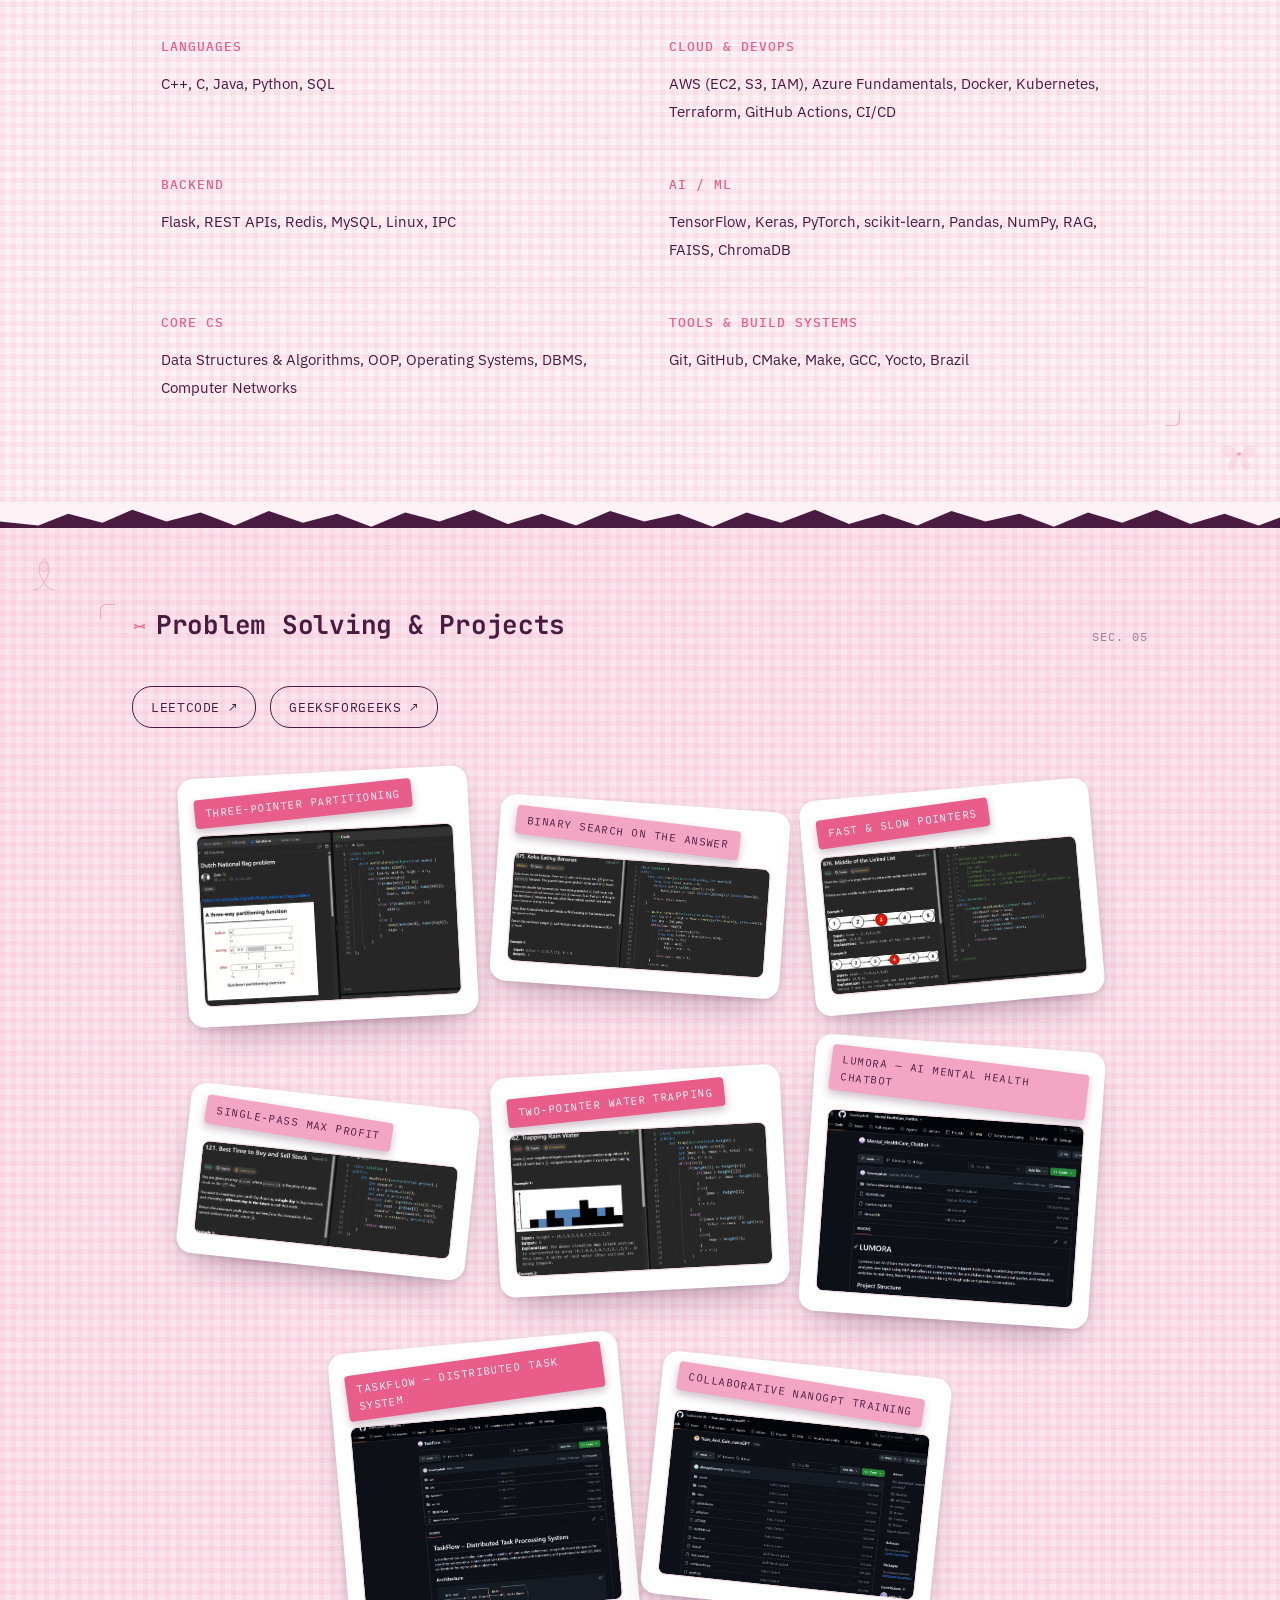
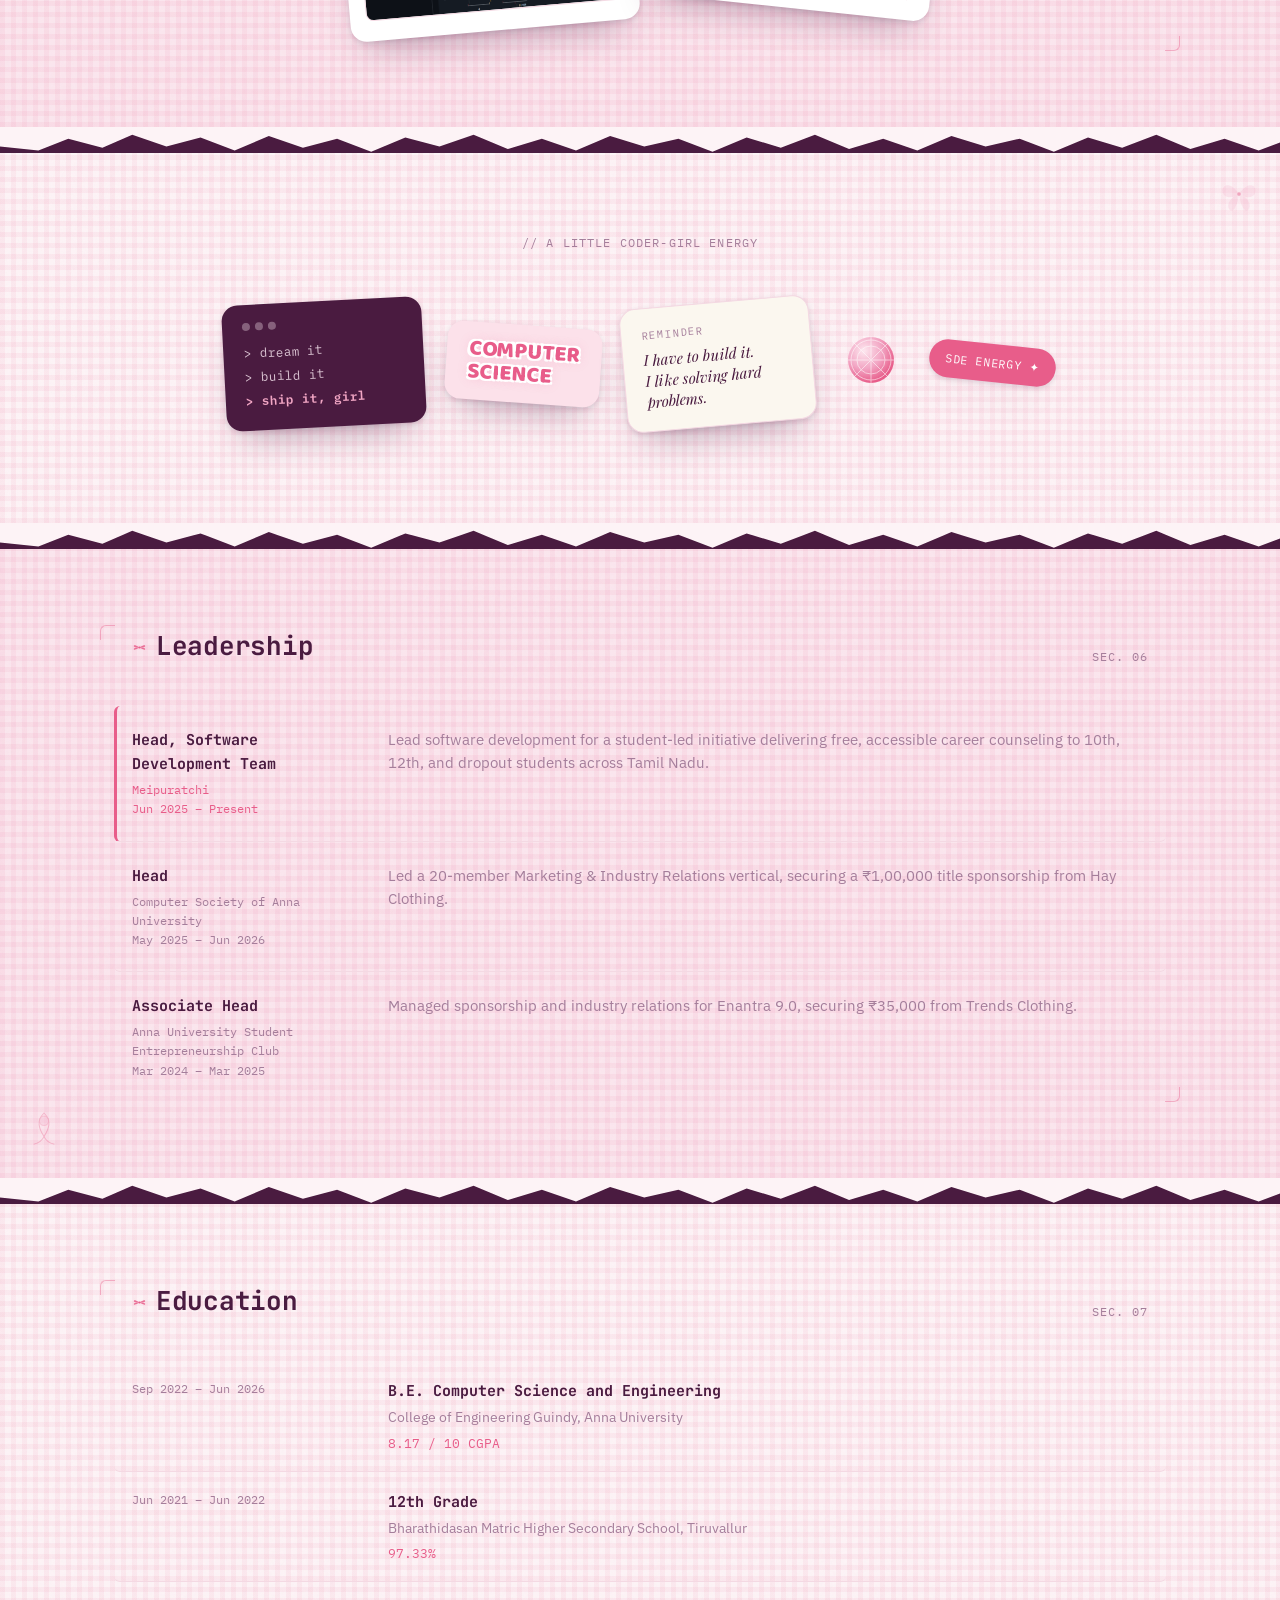
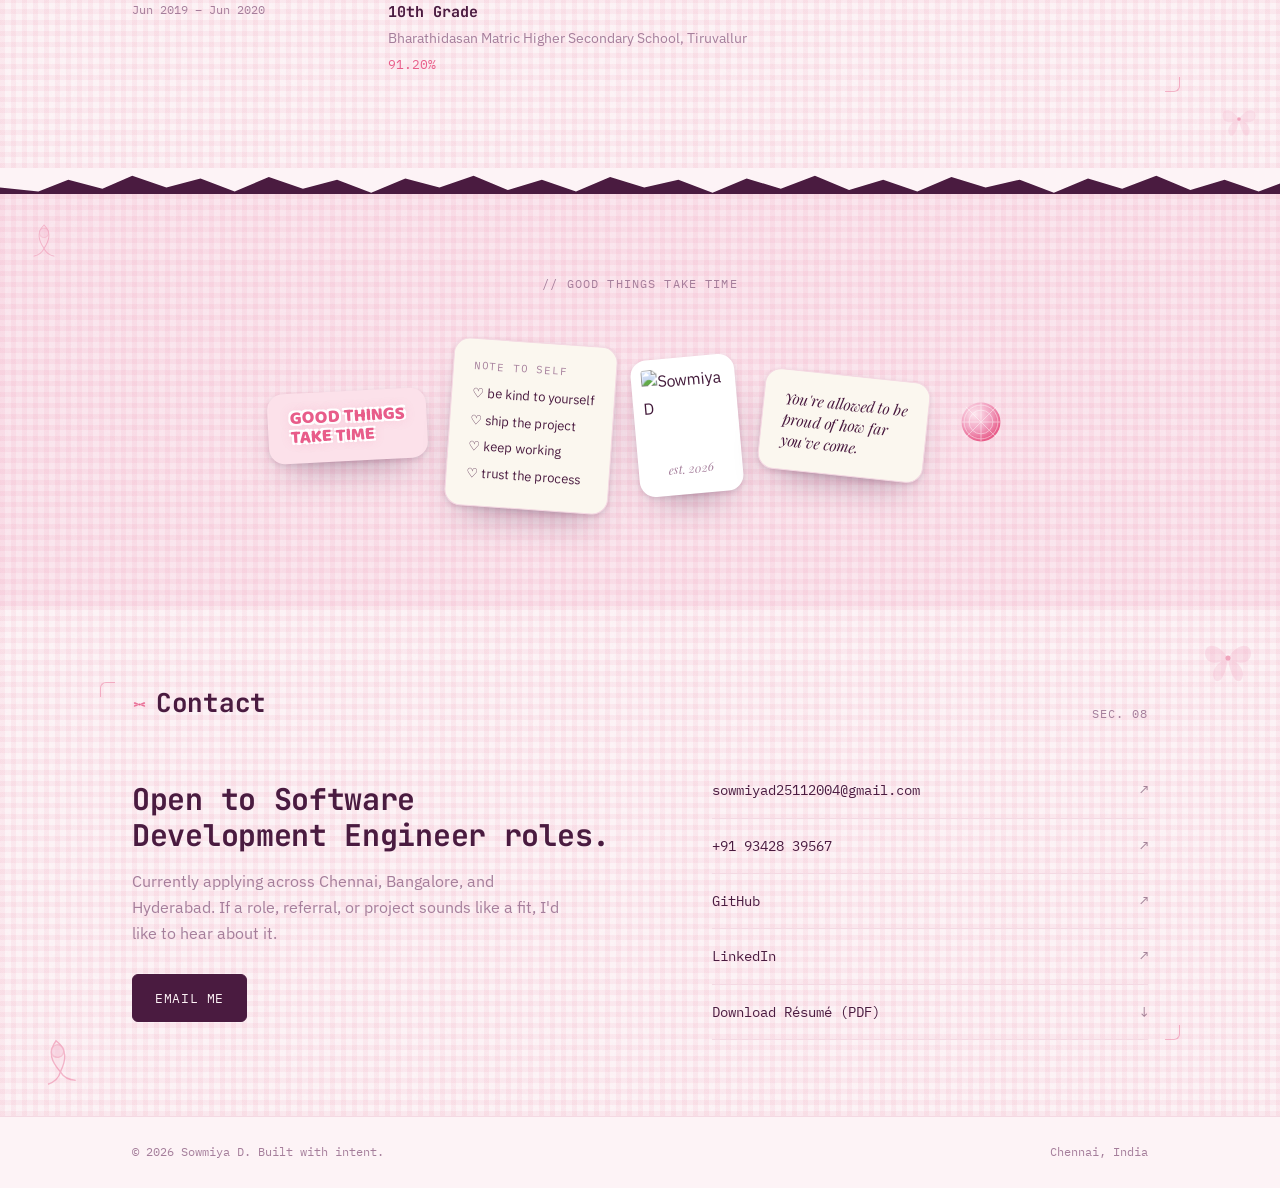
==== commit cd01aad7: "Fix DSA link in navigation menu" ====
--- a/index.html
+++ b/index.html
@@ -25,7 +25,7 @@
 <header class="nav">
   <div class="nav-inner">
     <a href="#home" class="logo">
-      <img src="meeeeee.jpg" alt="Sowmiya portrait">
+      <img src="images/meeeeee.jpg" alt="Sowmiya portrait">
       SOWMIYA.D
     </a>
     <nav class="links">
@@ -33,7 +33,7 @@
       <a href="#experience">Experience</a>
       <a href="#projects">Projects</a>
       <a href="#skills">Skills</a>
-      <a href="#dsa & Projects">DSA</a>
+      <a href="#dsa">DSA</a>
       <a href="#leadership">Leadership</a>
       <a href="#education">Education</a>
       <a href="#contact">Contact</a>
@@ -100,7 +100,7 @@
     <div class="wrap hero-grid">
       <div>
         <div class="avatar-row">
-          <div class="avatar"><img src="sowmiya.jpg" alt="Sowmiya D"></div>
+          <div class="avatar"><img src="images/sowmiya.jpg" alt="Sowmiya D"></div>
           <div class="avatar-meta"><strong>Sowmiya D</strong>Chennai, India</div>
         </div>
         <div class="badge"><span class="pulse"></span>Open to SDE opportunities <svg width="12" height="12" viewBox="0 0 24 24" fill="none" style="margin-left:-2px;"><path d="M12 2l1.8 6.6L20 10l-6.2 1.4L12 18l-1.8-6.6L4 10l6.2-1.4L12 2z" fill="currentColor"/></svg></div>
@@ -150,7 +150,7 @@
       <div class="about-grid">
         <div class="portrait-col">
           <div class="portrait-frame">
-            <img src="sowmiya.jpg" alt="Sowmiya D">
+            <img src="images/sowmiya.jpg" alt="Sowmiya D">
             <div class="cap"><span>Sowmiya D</span><span class="led"></span></div>
           </div>
         </div>
@@ -299,35 +299,35 @@
       <div class="sticker-cluster">
         <div class="sticker sticker-snap rotate-l2">
           <span class="snap-label">Three-pointer partitioning</span>
-          <img src="dsa-dutch-flag.png" alt="Dutch National Flag problem solution">
+          <img src="images/dsa-dutch-flag.png" alt="Dutch National Flag problem solution">
         </div>
         <div class="sticker sticker-snap snap-card-r rotate-r">
           <span class="snap-label">Binary search on the answer</span>
-          <img src="dsa-koko-bananas.png" alt="Koko Eating Bananas problem solution">
+          <img src="images/dsa-koko-bananas.png" alt="Koko Eating Bananas problem solution">
         </div>
         <div class="sticker sticker-snap rotate-l">
           <span class="snap-label">Fast &amp; slow pointers</span>
-          <img src="dsa-tortoise-hare.png" alt="Tortoise and Hare problem solution">
+          <img src="images/dsa-tortoise-hare.png" alt="Tortoise and Hare problem solution">
         </div>
         <div class="sticker sticker-snap snap-card-r rotate-r2">
           <span class="snap-label">Single-pass max profit</span>
-          <img src="dsa-stock-profit.png" alt="Best Time to Buy and Sell Stock problem solution">
+          <img src="images/dsa-stock-profit.png" alt="Best Time to Buy and Sell Stock problem solution">
         </div>
         <div class="sticker sticker-snap rotate-l2">
           <span class="snap-label">Two-pointer water trapping</span>
-          <img src="dsa-trapping-rain-water.png" alt="Trapping Rain Water problem solution">
+          <img src="images/dsa-trapping-rain-water.png" alt="Trapping Rain Water problem solution">
         </div>
         <div class="sticker sticker-snap snap-card-r rotate-r">
           <span class="snap-label">Lumora — AI mental health chatbot</span>
-          <img src="project-lumora-repo.png" alt="Lumora GitHub repository">
+          <img src="images/project-lumora-repo.png" alt="Lumora GitHub repository">
         </div>
         <div class="sticker sticker-snap rotate-l">
           <span class="snap-label">TaskFlow — distributed task system</span>
-          <img src="project-taskflow-repo.png" alt="TaskFlow GitHub repository">
+          <img src="images/project-taskflow-repo.png" alt="TaskFlow GitHub repository">
         </div>
         <div class="sticker sticker-snap snap-card-r rotate-r2">
           <span class="snap-label">Collaborative nanoGPT training</span>
-          <img src="project-nanogpt-repo.png" alt="nanoGPT training project GitHub repository">
+          <img src="images/project-nanogpt-repo.png" alt="nanoGPT training project GitHub repository">
         </div>
       </div>
     </div>
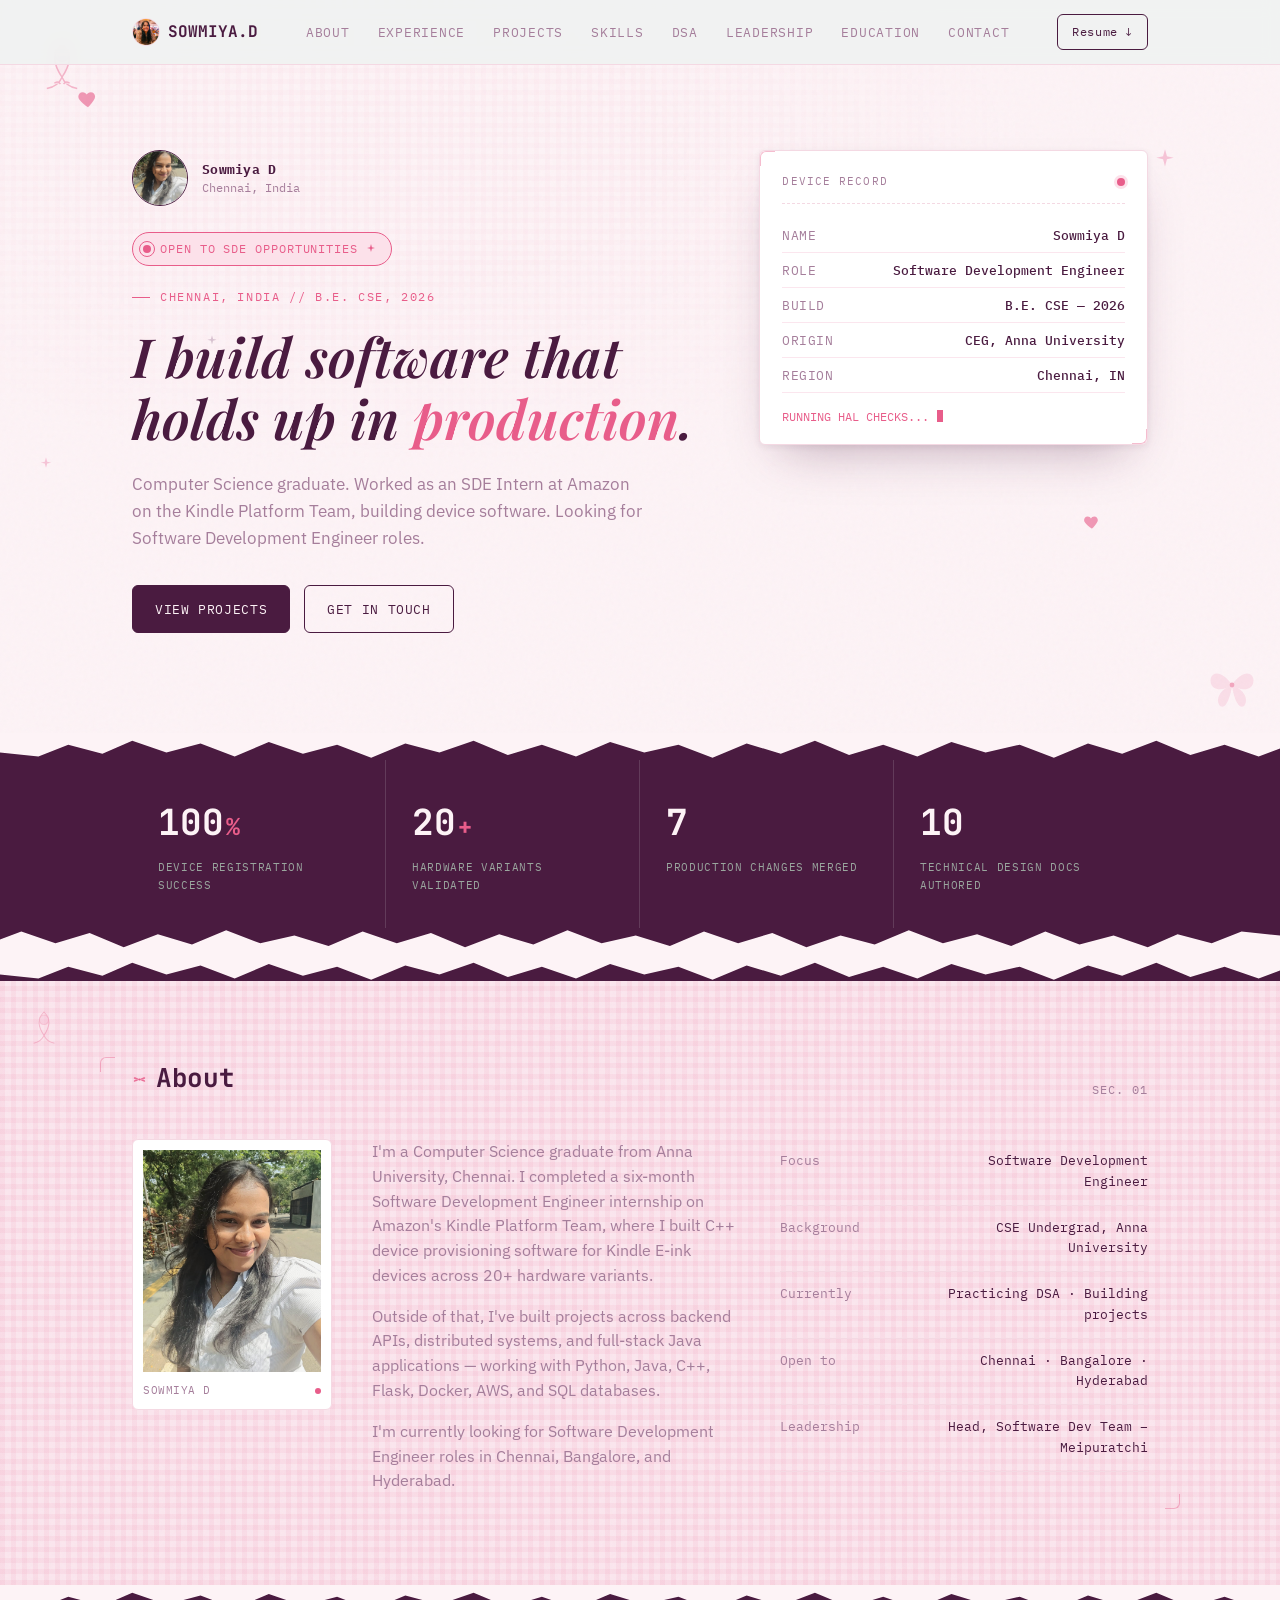
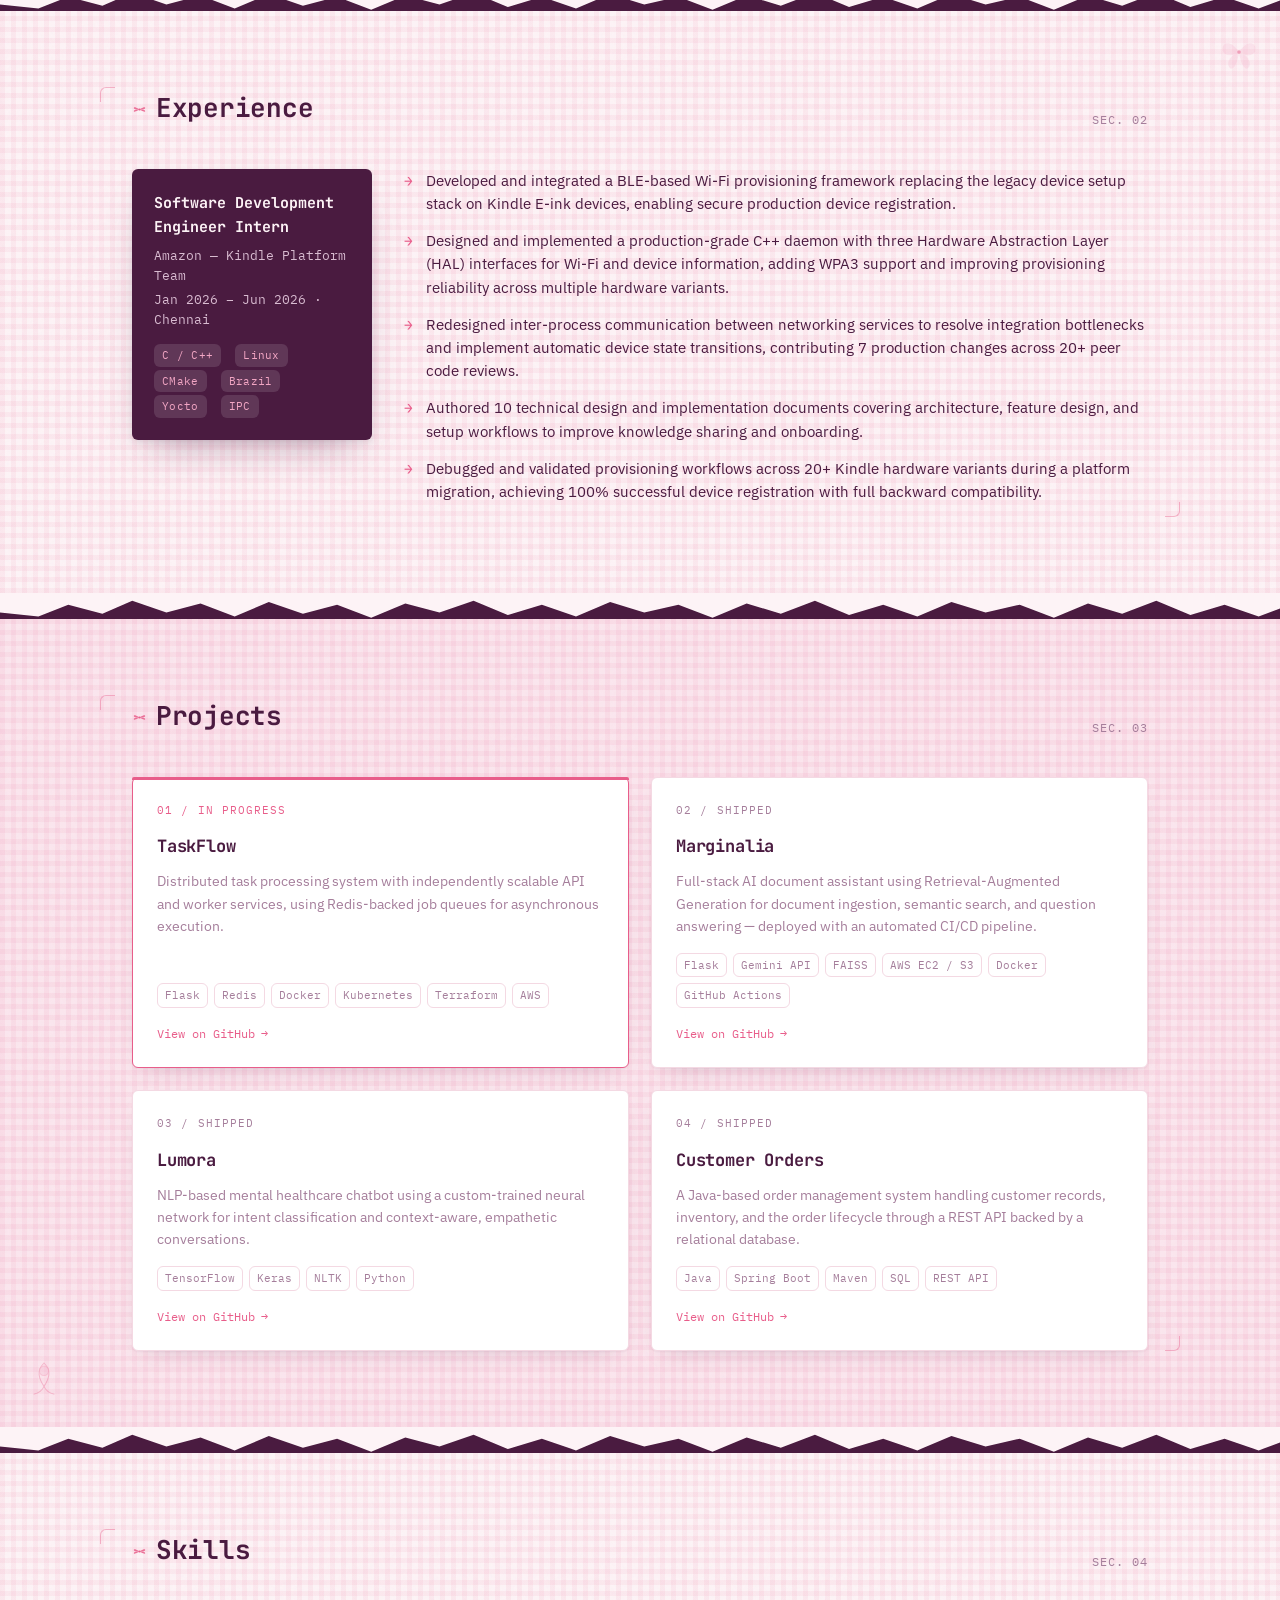
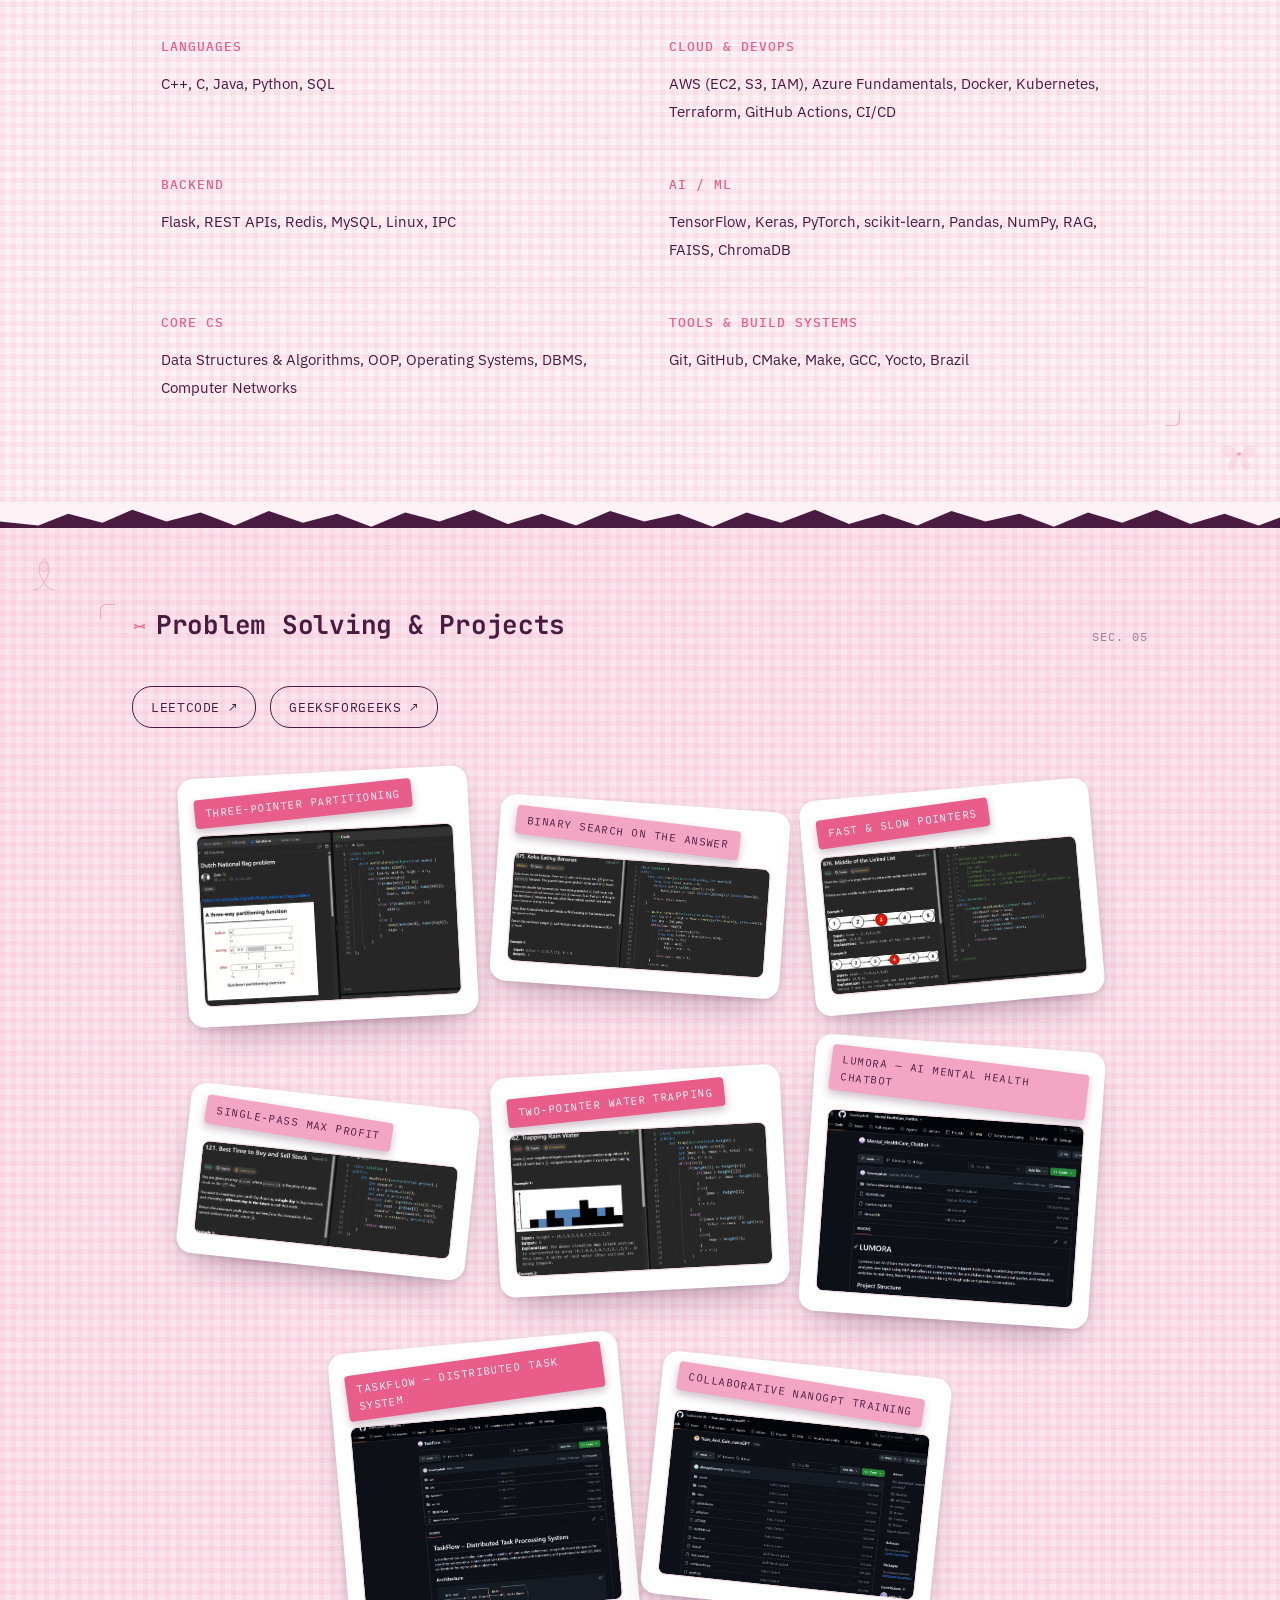
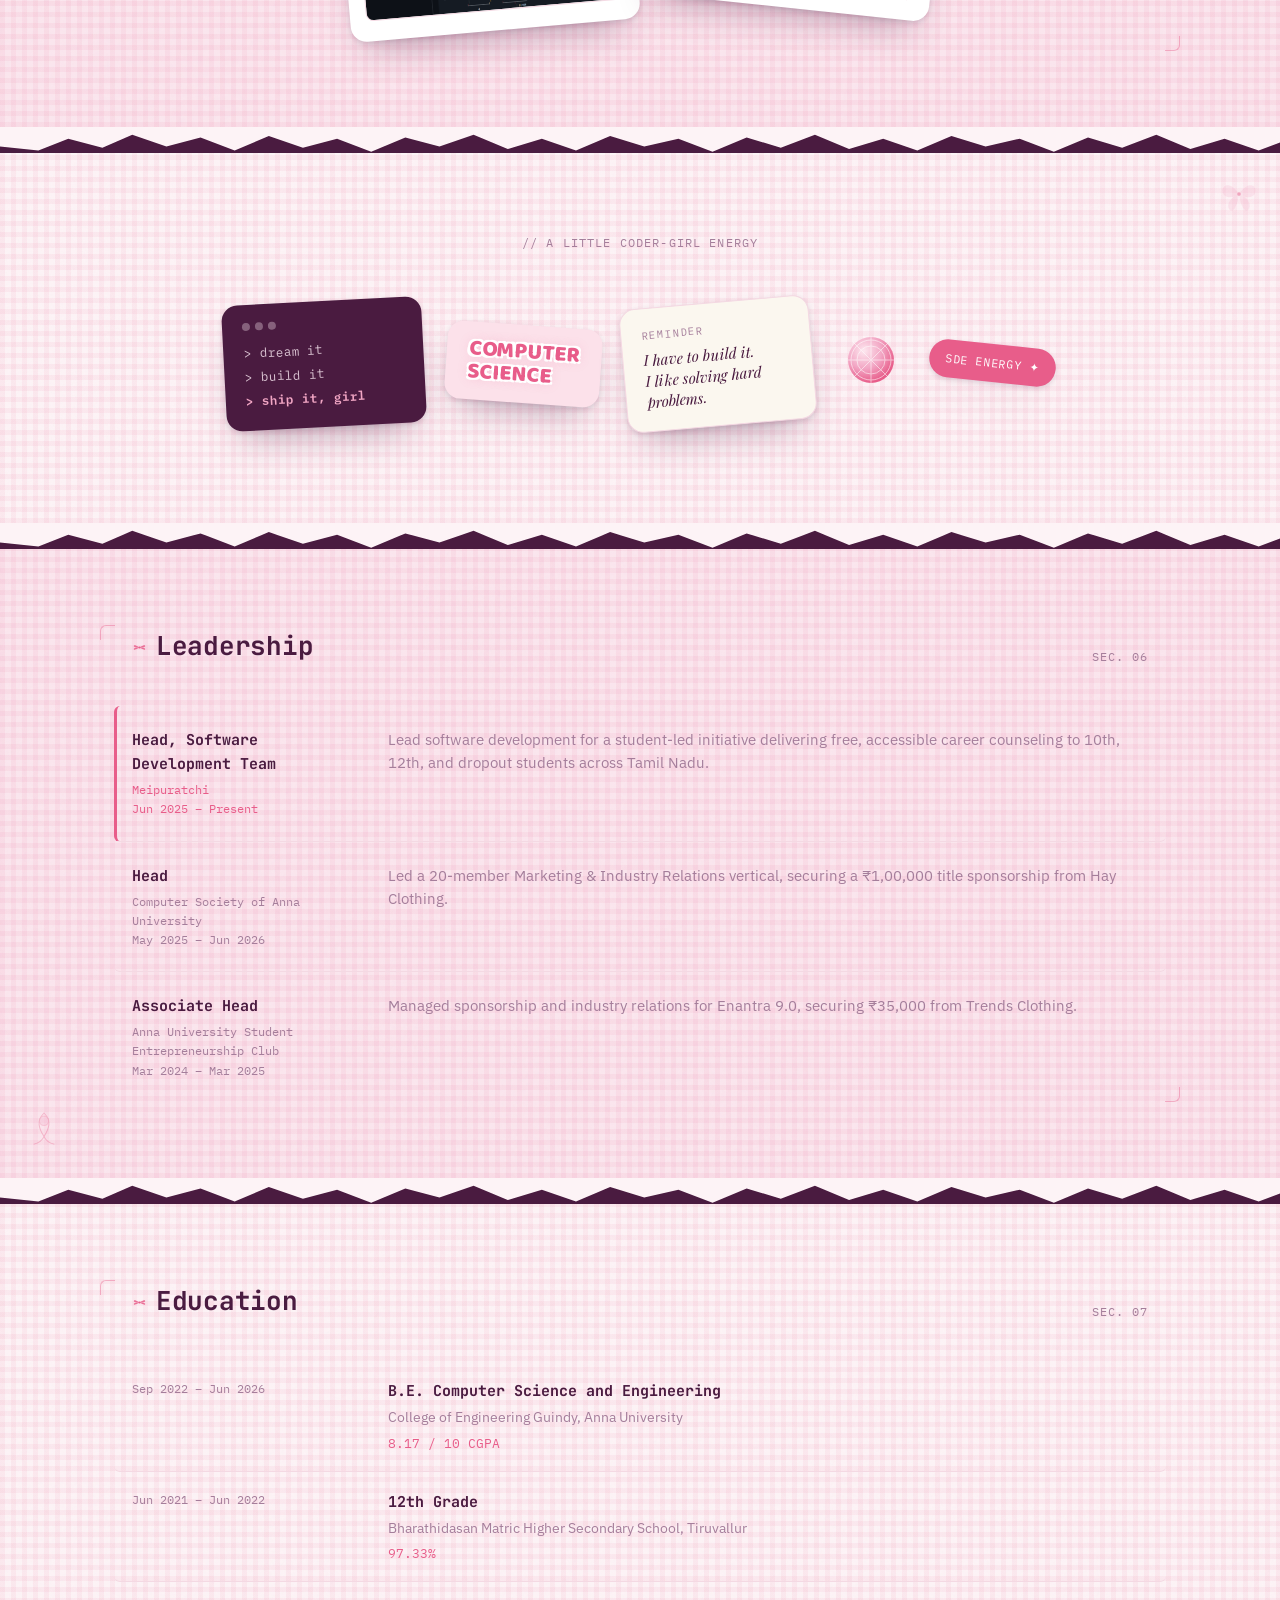
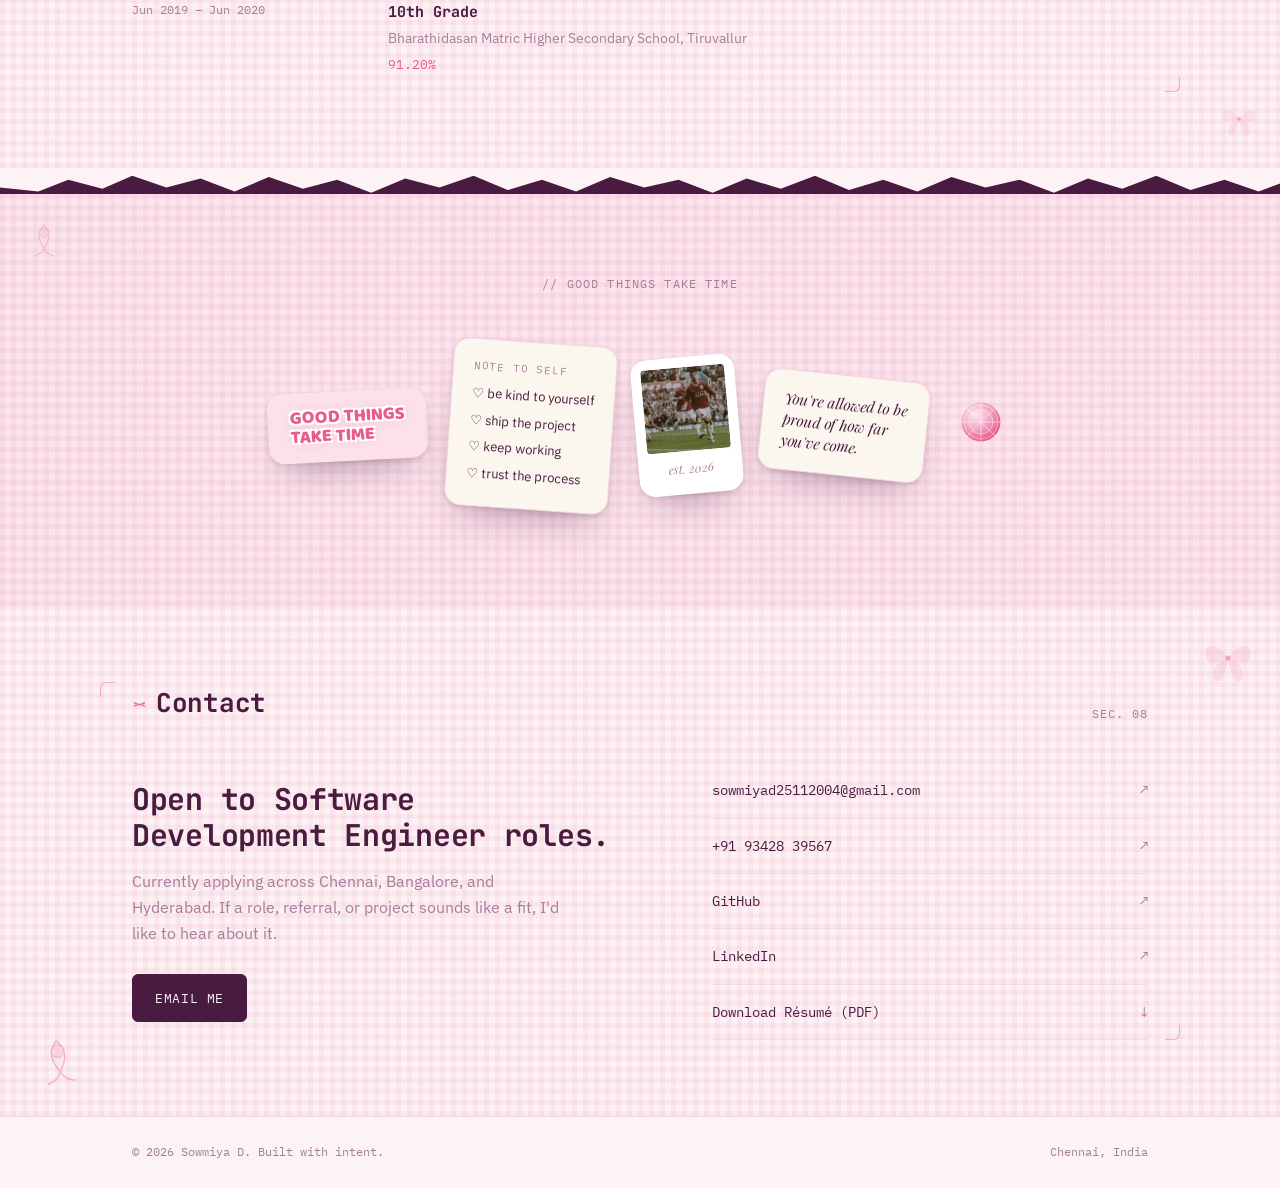
==== commit b2cbc40c: "path fix" ====
--- a/index.html
+++ b/index.html
@@ -446,7 +446,7 @@
           </ul>
         </div>
         <div class="sticker sticker-polaroid rotate-l">
-          <img src="Ronaldo.jpg" alt="Sowmiya D">
+          <img src="images/Ronaldo.jpg" alt="Sowmiya D">
           <p>est. 2026</p>
         </div>
         <div class="sticker sticker-note rotate-r2">
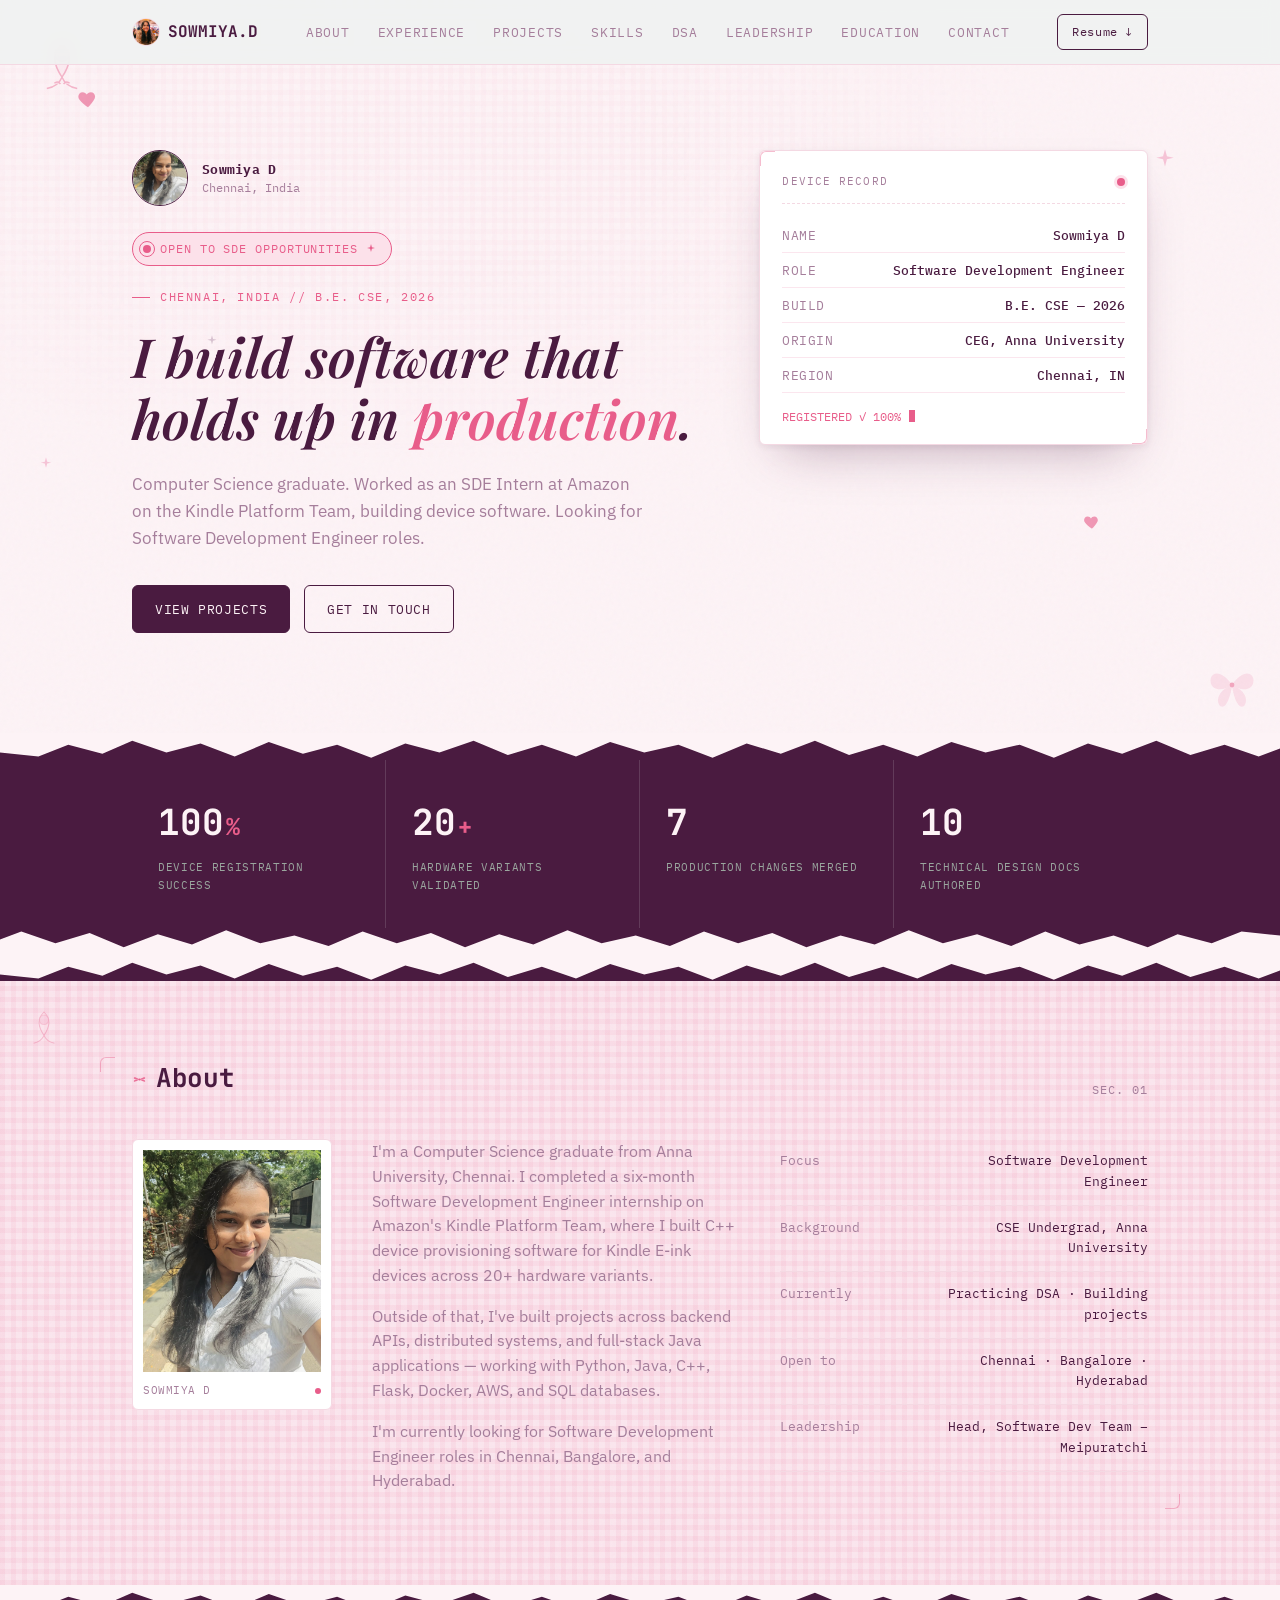
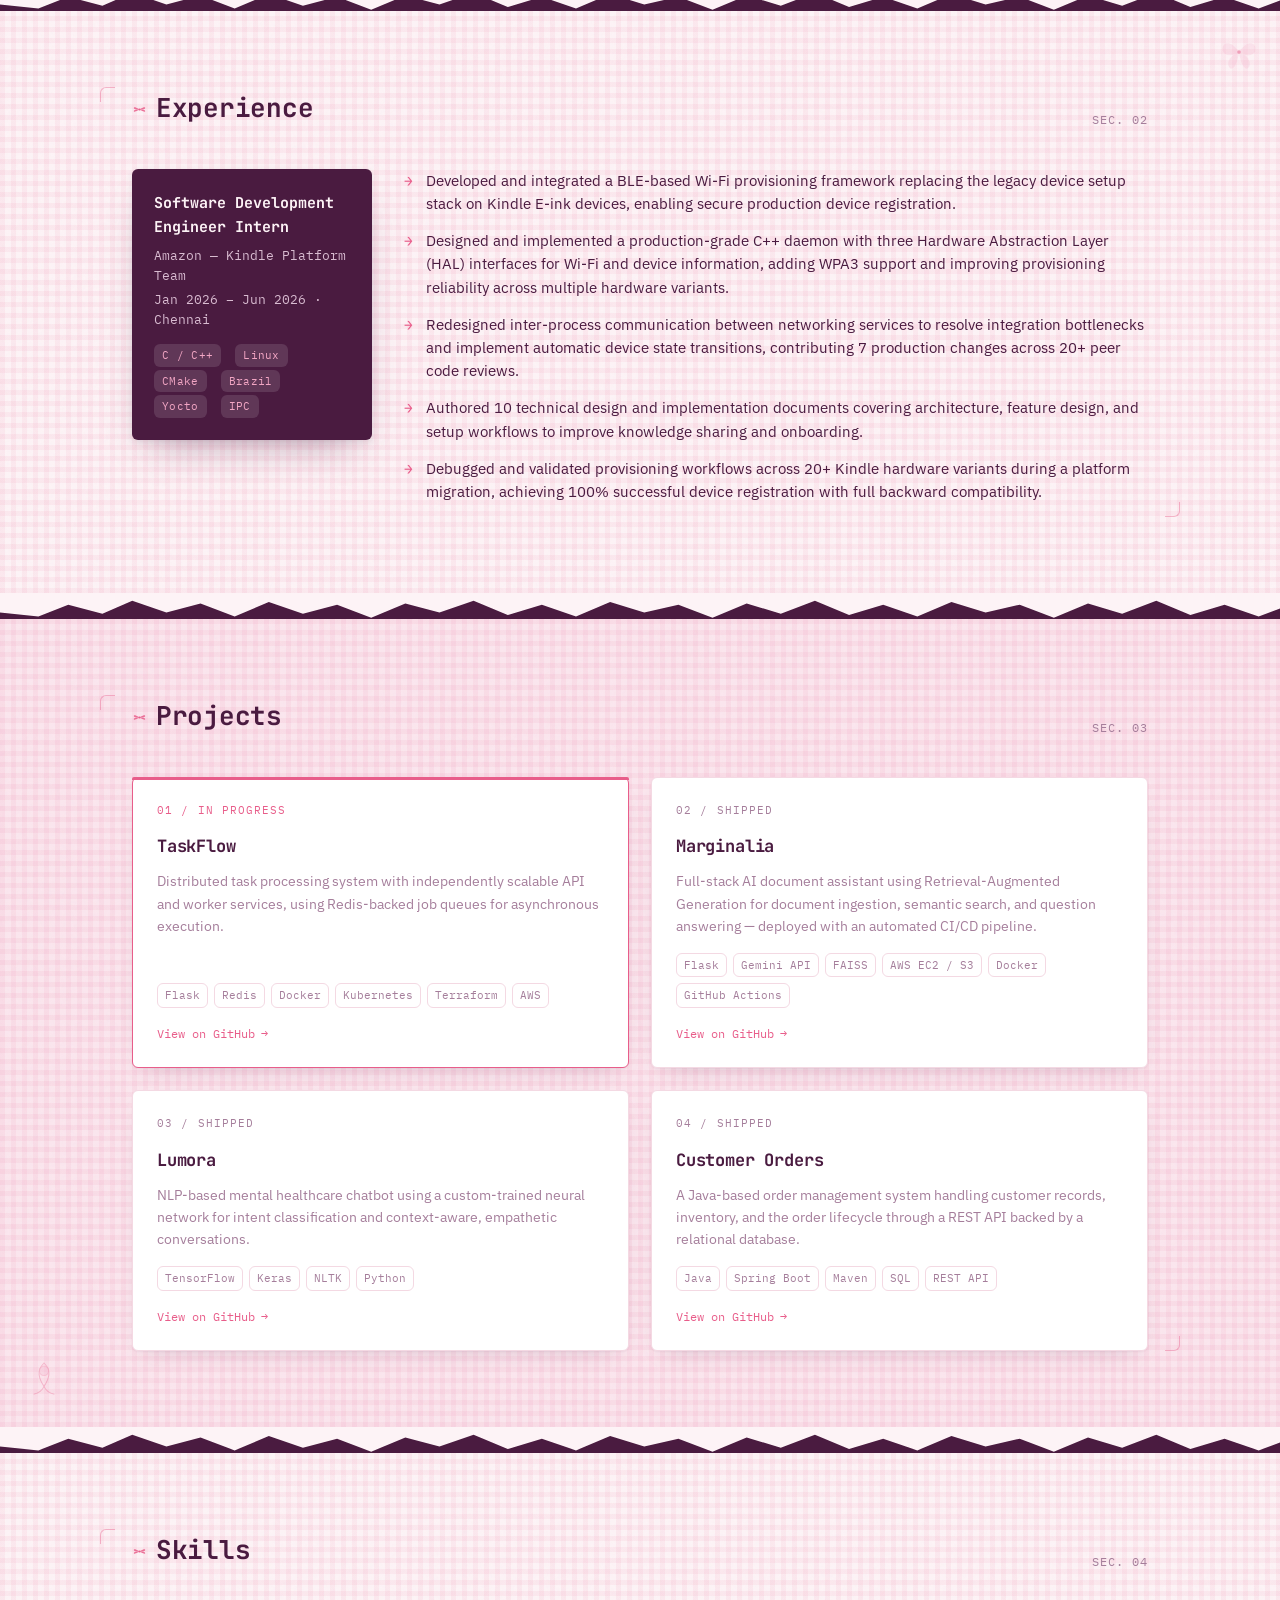
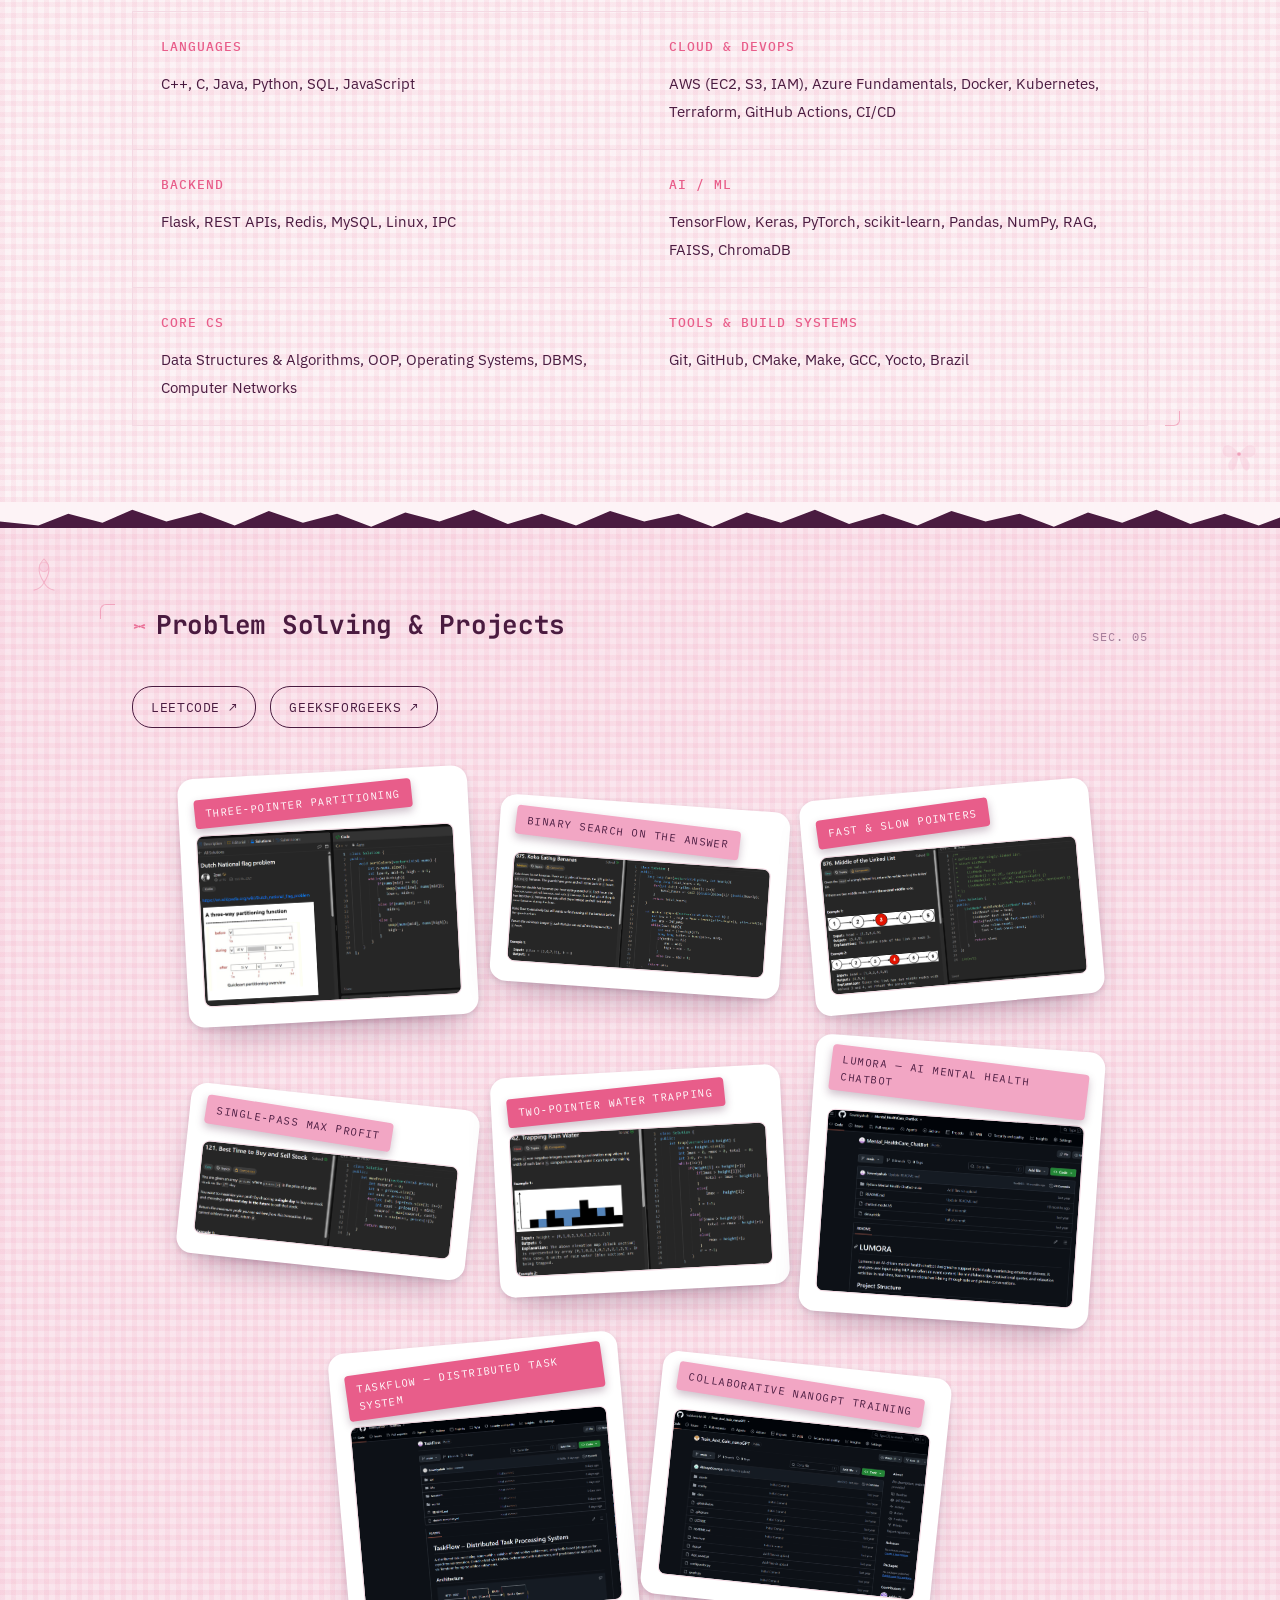
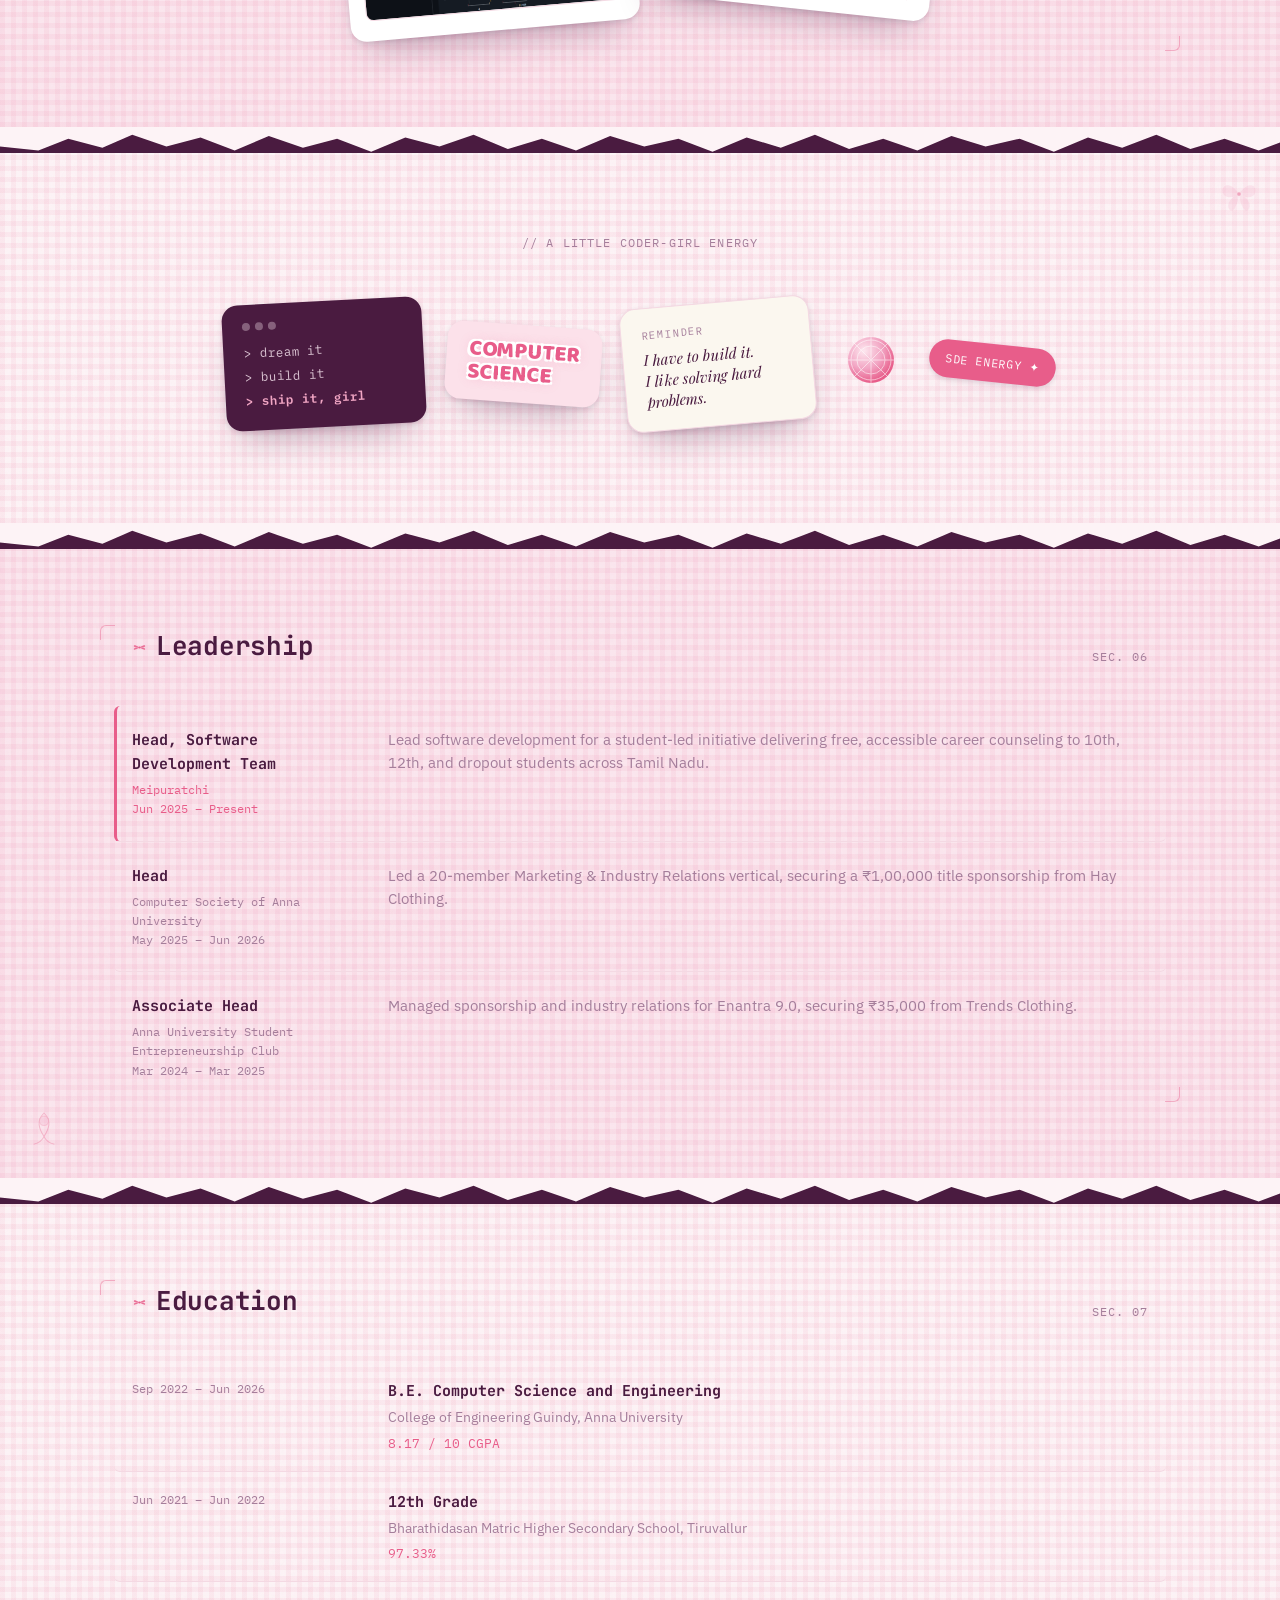
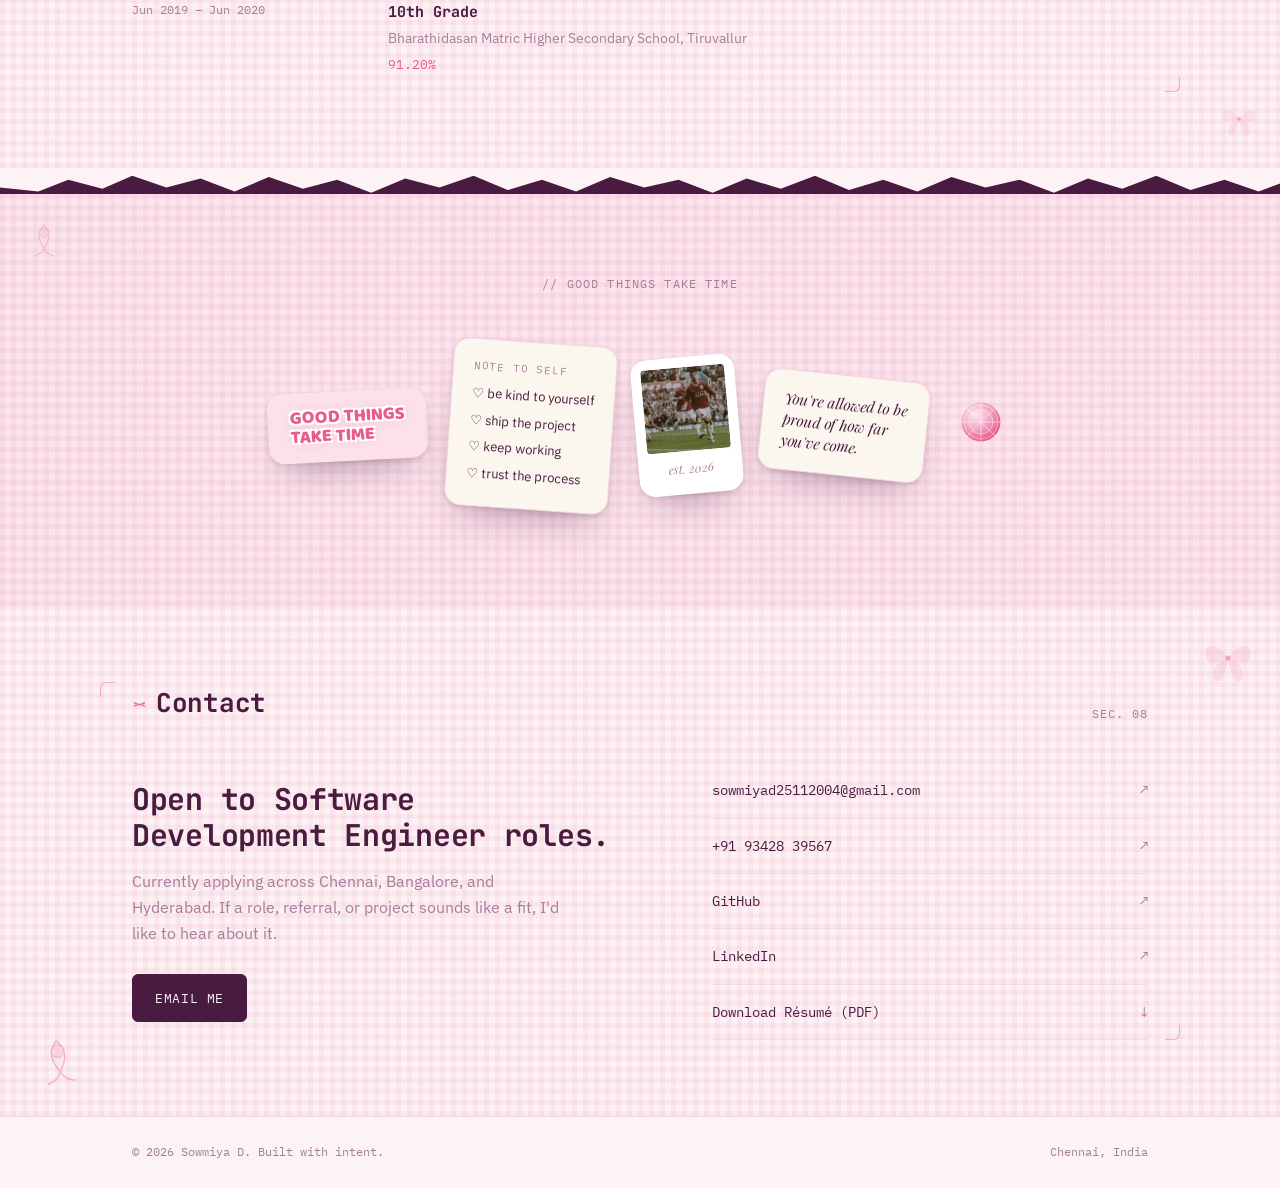
==== commit e5fcf5f1: "skill change" ====
--- a/index.html
+++ b/index.html
@@ -260,7 +260,7 @@
       <div class="skill-grid">
         <div class="skill-cell">
           <h3>Languages</h3>
-          <div class="items">C++, C, Java, Python, SQL</div>
+          <div class="items">C++, C, Java, Python, SQL, JavaScript</div>
         </div>
         <div class="skill-cell">
           <h3>Cloud &amp; DevOps</h3>
